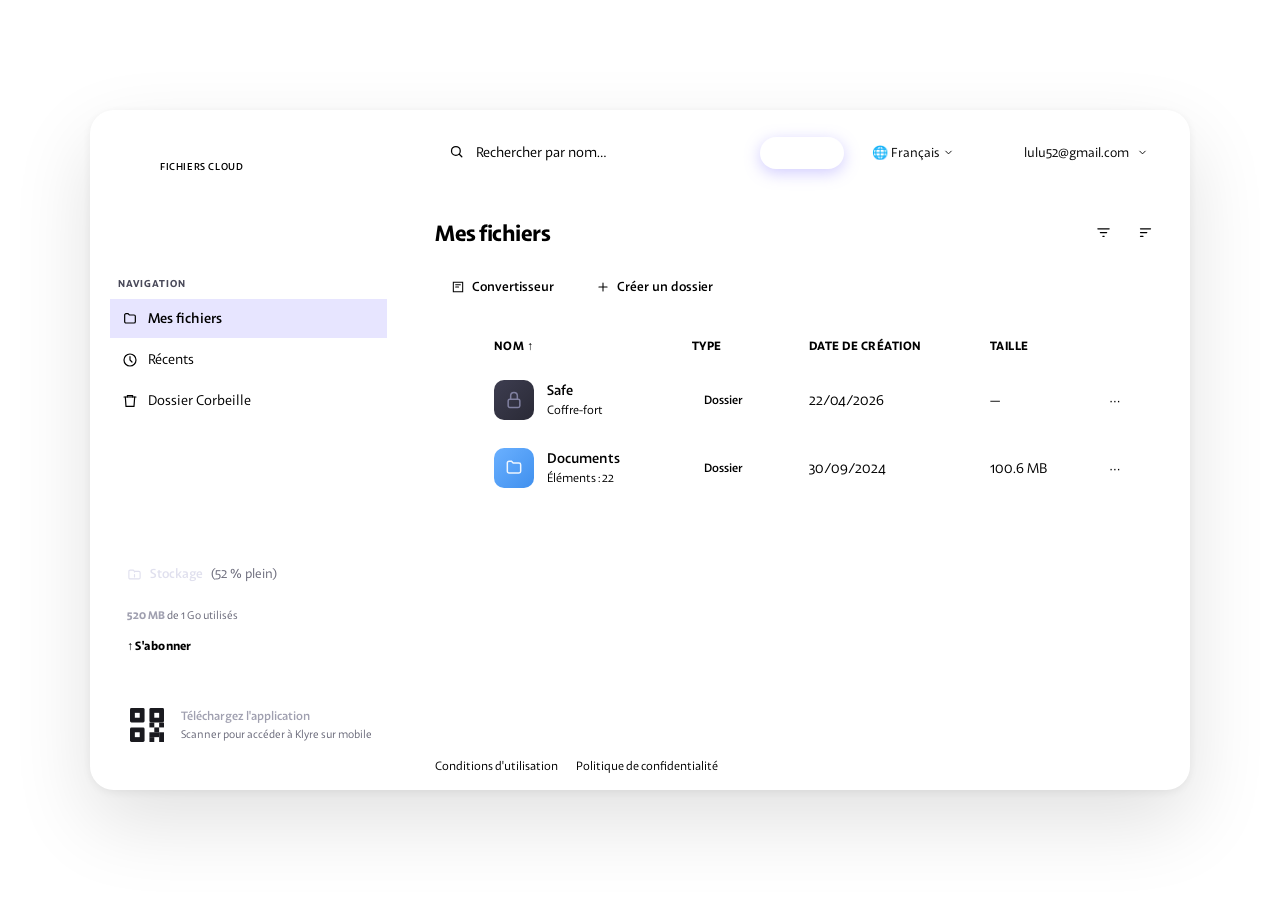
==== index.html @ 6b7cfcb3 "Update index.html" ====
<!DOCTYPE html>
<html lang="fr">
<head>
  <meta charset="UTF-8" />
  <meta name="viewport" content="width=device-width, initial-scale=1.0" />
  <title>Klyre</title>
    <style>
    @font-face { font-family: 'Plein'; src: url('[data-uri]') format('opentype'); font-weight: 400; font-style: normal; }
    @font-face { font-family: 'Plein'; src: url('[data-uri]') format('opentype'); font-weight: 500; font-style: normal; }
    @font-face { font-family: 'Plein'; src: url('[data-uri]') format('opentype'); font-weight: 700; font-style: normal; }
    @font-face { font-family: 'Plein'; src: url('[data-uri]') format('opentype'); font-weight: 900; font-style: normal; }
    *, *::before, *::after { box-sizing: border-box; margin: 0; padding: 0; }
      -

    :root {
      --bg: #f0f0ed;
      --sidebar-bg: #1a1a1f;
      --sidebar-text: #a8a8b3;
      --sidebar-active: #ffffff;
      --accent: #7c6eff;
      --accent-light: #ede9ff;
      --accent-soft: #b8b0ff;
      --surface: #ffffff;
      --border: #e4e4e0;
      --text: #1a1a1f;
      --text-muted: #8a8a96;
      --text-xs: #b0b0bc;
      --danger: #ff5e5e;
      --success: #4dd9a0;
      --sidebar-w: 260px;
      --radius: 14px;
      --radius-sm: 8px;
    }

    body {
      font-family: 'Plein', sans-serif;
      background: var(--bg);
      color: var(--text);
      min-height: 100vh;
      display: flex;
      align-items: center;
      justify-content: center;
      padding: 24px;
    }

    .app-shell {
      display: flex;
      width: 100%;
      max-width: 1100px;
      min-height: 680px;
      background: var(--surface);
      border-radius: 24px;
      overflow: hidden;
      box-shadow: 0 32px 80px rgba(0,0,0,0.12), 0 2px 8px rgba(0,0,0,0.06);
      animation: shellIn 0.5s cubic-bezier(.22,1,.36,1) both;
    }

    @keyframes shellIn {
      from { opacity: 0; transform: translateY(18px) scale(0.98); }
      to   { opacity: 1; transform: none; }
    }

    /* ── SIDEBAR ── */
    .sidebar {
      width: var(--sidebar-w);
      background: var(--sidebar-bg);
      display: flex;
      flex-direction: column;
      padding: 28px 20px;
      flex-shrink: 0;
      gap: 0;
    }

    .brand {
      display: flex;
      align-items: center;
      gap: 10px;
      margin-bottom: 32px;
      padding-left: 4px;
    }

    .brand-icon {
      width: 36px;
      height: 36px;
      background: var(--accent);
      border-radius: 10px;
      display: flex;
      align-items: center;
      justify-content: center;
    }

    .brand-icon svg { display: block; }

    .brand-name {
      font-family: 'Plein', sans-serif;
      font-size: 20px;
      font-weight: 800;
      letter-spacing: -0.5px;
      color: #fff;
      line-height: 1;
    }

    .brand-sub {
      font-size: 10px;
      font-weight: 500;
      color: var(--accent-soft);
      letter-spacing: 0.06em;
      text-transform: uppercase;
      margin-top: 1px;
    }

    .add-btn {
      display: flex;
      align-items: center;
      justify-content: center;
      gap: 8px;
      background: var(--accent);
      color: #fff;
      border: none;
      border-radius: var(--radius-sm);
      padding: 12px 16px;
      font-family: 'Plein', sans-serif;
      font-weight: 600;
      font-size: 14px;
      cursor: pointer;
      transition: background 0.18s, transform 0.12s;
      width: 100%;
      margin-bottom: 28px;
      letter-spacing: 0.01em;
    }
    .add-btn:hover { background: #6a5bef; transform: translateY(-1px); }
    .add-btn:active { transform: scale(0.98); }

    .nav-label {
      font-size: 10px;
      font-weight: 600;
      color: #4a4a5a;
      letter-spacing: 0.1em;
      text-transform: uppercase;
      padding: 0 8px;
      margin-bottom: 8px;
    }

    .nav-list { list-style: none; display: flex; flex-direction: column; gap: 2px; margin-bottom: 24px; }

    .nav-item {
      display: flex;
      align-items: center;
      gap: 10px;
      padding: 10px 12px;
      border-radius: var(--radius-sm);
      color: var(--sidebar-text);
      font-size: 14px;
      font-weight: 400;
      cursor: pointer;
      transition: background 0.15s, color 0.15s;
      position: relative;
    }
    .nav-item:hover { background: rgba(255,255,255,0.07); color: #e0e0ee; }
    .nav-item.active {
      background: rgba(124,110,255,0.18);
      color: var(--sidebar-active);
      font-weight: 500;
    }
    .nav-item.active::before {
      content: '';
      position: absolute;
      left: 0; top: 50%;
      transform: translateY(-50%);
      width: 3px; height: 18px;
      background: var(--accent);
      border-radius: 0 3px 3px 0;
    }

    .storage-card {
      background: rgba(255,255,255,0.05);
      border: 1px solid rgba(255,255,255,0.07);
      border-radius: var(--radius);
      padding: 16px;
      margin-top: auto;
      margin-bottom: 16px;
    }

    .storage-header {
      display: flex;
      align-items: center;
      gap: 8px;
      font-size: 13px;
      color: #e0e0ee;
      font-weight: 500;
      margin-bottom: 12px;
    }

    .storage-bar-bg {
      background: rgba(255,255,255,0.1);
      border-radius: 99px;
      height: 5px;
      overflow: hidden;
      margin-bottom: 8px;
    }

    .storage-bar-fill {
      height: 100%;
      width: 51%;
      background: linear-gradient(90deg, var(--accent), var(--accent-soft));
      border-radius: 99px;
      transition: width 0.8s cubic-bezier(.22,1,.36,1);
    }

    .storage-meta {
      font-size: 11px;
      color: #6a6a7a;
      margin-bottom: 10px;
    }
    .storage-meta strong { color: #a0a0b0; }

    .upgrade-link {
      font-size: 12px;
      color: var(--accent-soft);
      font-weight: 600;
      cursor: pointer;
      text-decoration: none;
      font-family: 'Plein', sans-serif;
      letter-spacing: 0.02em;
      transition: color 0.15s;
    }
    .upgrade-link:hover { color: var(--accent); }

    .qr-card {
      background: rgba(255,255,255,0.04);
      border: 1px solid rgba(255,255,255,0.07);
      border-radius: var(--radius);
      padding: 14px;
      display: flex;
      align-items: center;
      gap: 12px;
    }

    .qr-box {
      width: 44px; height: 44px;
      background: #fff;
      border-radius: 6px;
      display: grid;
      place-items: center;
      flex-shrink: 0;
    }

    .qr-text { font-size: 11px; color: #6a6a7a; line-height: 1.5; }
    .qr-text strong { color: #a0a0b0; font-weight: 500; font-size: 12px; display: block; margin-bottom: 1px; }

    /* ── MAIN ── */
    .main {
      flex: 1;
      display: flex;
      flex-direction: column;
      background: var(--surface);
    }

    .topbar {
      display: flex;
      align-items: center;
      gap: 16px;
      padding: 22px 28px 18px;
      border-bottom: 1px solid var(--border);
    }

    .search-wrap {
      flex: 1;
      position: relative;
    }

    .search-icon {
      position: absolute;
      left: 14px; top: 50%;
      transform: translateY(-50%);
      color: var(--text-xs);
      pointer-events: none;
    }

    .search-input {
      width: 100%;
      background: var(--bg);
      border: 1.5px solid transparent;
      border-radius: var(--radius-sm);
      padding: 10px 14px 10px 40px;
      font-family: 'Plein', sans-serif;
      font-size: 14px;
      color: var(--text);
      outline: none;
      transition: border-color 0.18s, background 0.18s;
    }
    .search-input::placeholder { color: var(--text-xs); }
    .search-input:focus { border-color: var(--accent); background: #fff; }

    .pro-badge {
      background: linear-gradient(135deg, var(--accent), #a78bfa);
      color: #fff;
      font-family: 'Plein', sans-serif;
      font-size: 12px;
      font-weight: 700;
      padding: 8px 16px;
      border-radius: 99px;
      cursor: pointer;
      border: none;
      letter-spacing: 0.04em;
      white-space: nowrap;
      transition: opacity 0.15s, transform 0.12s;
      box-shadow: 0 4px 16px rgba(124,110,255,0.35);
    }
    .pro-badge:hover { opacity: 0.88; transform: scale(1.03); }

    .topbar-meta {
      display: flex;
      align-items: center;
      gap: 16px;
    }

    .lang-btn {
      background: none;
      border: 1px solid var(--border);
      border-radius: var(--radius-sm);
      padding: 7px 12px;
      font-size: 13px;
      font-family: 'Plein', sans-serif;
      color: var(--text-muted);
      cursor: pointer;
      display: flex;
      align-items: center;
      gap: 4px;
      transition: border-color 0.15s, color 0.15s;
    }
    .lang-btn:hover { border-color: var(--accent); color: var(--text); }

    .user-chip {
      display: flex;
      align-items: center;
      gap: 8px;
      background: var(--bg);
      border-radius: 99px;
      padding: 6px 14px 6px 6px;
      cursor: pointer;
      transition: background 0.15s;
    }
    .user-chip:hover { background: #e5e5e0; }

    .avatar {
      width: 28px; height: 28px;
      background: var(--accent);
      border-radius: 50%;
      display: grid;
      place-items: center;
      font-family: 'Plein', sans-serif;
      font-size: 11px;
      font-weight: 700;
      color: #fff;
    }

    .user-email { font-size: 13px; color: var(--text-muted); }

    .content {
      flex: 1;
      padding: 24px 28px;
    }

    .content-header {
      display: flex;
      align-items: center;
      justify-content: space-between;
      margin-bottom: 20px;
    }

    .page-title {
      font-family: 'Plein', sans-serif;
      font-size: 22px;
      font-weight: 700;
      letter-spacing: -0.5px;
      color: var(--text);
    }

    .header-actions {
      display: flex;
      align-items: center;
      gap: 8px;
    }

    .icon-btn {
      width: 34px; height: 34px;
      background: var(--bg);
      border: none;
      border-radius: var(--radius-sm);
      display: grid;
      place-items: center;
      cursor: pointer;
      color: var(--text-muted);
      transition: background 0.15s, color 0.15s;
    }
    .icon-btn:hover { background: var(--accent-light); color: var(--accent); }

    .toolbar {
      display: flex;
      align-items: center;
      gap: 10px;
    }
    .toolbar.hidden {
      display: none;
    }

    .toolbar-btn {
      display: flex;
      align-items: center;
      gap: 7px;
      background: var(--bg);
      border: 1.5px solid var(--border);
      border-radius: var(--radius-sm);
      padding: 9px 16px;
      font-family: 'Plein', sans-serif;
      font-size: 13px;
      color: var(--text-muted);
      cursor: pointer;
      transition: border-color 0.15s, color 0.15s, background 0.15s;
      font-weight: 500;
    }
    .toolbar-btn:hover { border-color: var(--accent); color: var(--accent); background: var(--accent-light); }

    /* ── TABLE ── */
    .file-table {
      width: 100%;
      border-collapse: collapse;
    }

    .file-table thead tr {
      border-bottom: 1.5px solid var(--border);
    }

    .file-table th {
      text-align: left;
      padding: 10px 14px;
      font-size: 12px;
      font-weight: 600;
      color: var(--text-muted);
      letter-spacing: 0.04em;
      text-transform: uppercase;
      font-family: 'Plein', sans-serif;
    }

    .file-table th:first-child { width: 40px; }

    .sort-btn {
      background: none; border: none; cursor: pointer;
      color: var(--text); font-family: 'Plein', sans-serif;
      font-size: 12px; font-weight: 600;
      letter-spacing: 0.04em; text-transform: uppercase;
      display: flex; align-items: center; gap: 4px;
      transition: color 0.15s;
    }
    .sort-btn:hover { color: var(--accent); }

    .file-table tbody tr {
      border-bottom: 1px solid var(--border);
      transition: background 0.13s;
      cursor: pointer;
      animation: rowIn 0.35s cubic-bezier(.22,1,.36,1) both;
    }

    .file-table tbody tr:nth-child(1) { animation-delay: 0.08s; }
    .file-table tbody tr:nth-child(2) { animation-delay: 0.14s; }
    .file-table tbody tr:nth-child(3) { animation-delay: 0.20s; }

    @keyframes rowIn {
      from { opacity: 0; transform: translateX(-8px); }
      to   { opacity: 1; transform: none; }
    }

    .file-table tbody tr:hover { background: #f7f7f4; }
    .file-table tbody tr:last-child { border-bottom: none; }

    .file-table td {
      padding: 14px 14px;
      font-size: 14px;
      color: var(--text);
      vertical-align: middle;
    }

    .checkbox-wrap { display: grid; place-items: center; }

    .custom-checkbox {
      width: 17px; height: 17px;
      border: 1.5px solid var(--border);
      border-radius: 4px;
      appearance: none;
      cursor: pointer;
      transition: border-color 0.15s, background 0.15s;
    }
    .custom-checkbox:hover { border-color: var(--accent); }
    .custom-checkbox:checked { background: var(--accent); border-color: var(--accent); }

    .file-info {
      display: flex;
      align-items: center;
      gap: 13px;
    }

    .file-icon {
      width: 40px; height: 40px;
      border-radius: 10px;
      display: grid;
      place-items: center;
      flex-shrink: 0;
    }

    .file-icon.folder-safe {
      background: linear-gradient(135deg, #3d3d50, #2a2a36);
    }

    .file-icon.folder-blue {
      background: linear-gradient(135deg, #6ab0ff, #4090ee);
    }

    .file-name {
      font-weight: 500;
      font-size: 14px;
      color: var(--accent);
      display: block;
      font-family: 'Plein', sans-serif;
    }

    .file-sub {
      font-size: 12px;
      color: var(--text-xs);
      margin-top: 1px;
    }

    .type-pill {
      display: inline-flex;
      align-items: center;
      background: var(--bg);
      border: 1px solid var(--border);
      border-radius: 99px;
      padding: 4px 12px;
      font-size: 12px;
      color: var(--text-muted);
      font-weight: 500;
    }

    .date-cell { color: var(--text-muted); font-size: 13px; }

    .size-cell { color: var(--text-muted); font-size: 13px; }

    .more-btn {
      background: none;
      border: none;
      cursor: pointer;
      color: var(--text-xs);
      width: 32px; height: 32px;
      border-radius: 6px;
      display: grid;
      place-items: center;
      transition: background 0.15s, color 0.15s;
    }
    .more-btn:hover { background: var(--accent-light); color: var(--accent); }

    .footer-links {
      display: flex;
      gap: 18px;
      padding: 16px 28px;
      border-top: 1px solid var(--border);
    }

    .footer-link {
      font-size: 12px;
      color: var(--text-xs);
      text-decoration: none;
      transition: color 0.15s;
    }
    .footer-link:hover { color: var(--accent); }

    /* QR SVG mini */
    .qr-svg { image-rendering: pixelated; }

    /* ── MODAL OVERLAY ── */
    .modal-overlay {
      position: fixed;
      inset: 0;
      background: rgba(0,0,0,0.45);
      backdrop-filter: blur(4px);
      display: flex;
      align-items: center;
      justify-content: center;
      z-index: 1000;
      opacity: 0;
      pointer-events: none;
      transition: opacity 0.22s;
    }
    .modal-overlay.open {
      opacity: 1;
      pointer-events: all;
    }
    .modal-box {
      background: #fff;
      border-radius: 20px;
      width: 640px;
      max-width: 95vw;
      padding: 32px;
      box-shadow: 0 40px 100px rgba(0,0,0,0.18);
      transform: translateY(16px) scale(0.97);
      transition: transform 0.25s cubic-bezier(.22,1,.36,1);
      position: relative;
    }
    .modal-overlay.open .modal-box {
      transform: none;
    }
    .modal-close {
      position: absolute;
      top: 20px; right: 20px;
      width: 32px; height: 32px;
      background: var(--bg);
      border: none;
      border-radius: 8px;
      cursor: pointer;
      display: grid;
      place-items: center;
      color: var(--text-muted);
      font-size: 18px;
      transition: background 0.15s, color 0.15s;
    }
    .modal-close:hover { background: var(--accent-light); color: var(--accent); }

    .converter-grid {
      display: grid;
      grid-template-columns: repeat(3, 1fr);
      gap: 12px;
      margin-top: 8px;
    }

    .converter-card {
      border: 1.5px solid var(--border);
      border-radius: 14px;
      padding: 18px 16px;
      cursor: pointer;
      transition: border-color 0.15s, background 0.15s, transform 0.12s;
    }
    .converter-card:hover {
      border-color: var(--accent);
      background: var(--accent-light);
      transform: translateY(-2px);
    }

    .conv-icon {
      width: 44px; height: 52px;
      position: relative;
      margin-bottom: 12px;
    }
    .conv-icon svg { display: block; }
    .conv-badge {
      position: absolute;
      bottom: 0; left: 4px;
      font-family: 'Plein', sans-serif;
      font-size: 8px;
      font-weight: 900;
      color: #fff;
      padding: 2px 5px;
      border-radius: 3px;
      letter-spacing: 0.04em;
    }

    .conv-title {
      font-family: 'Plein', sans-serif;
      font-weight: 700;
      font-size: 14px;
      color: var(--text);
      margin-bottom: 4px;
    }
    .conv-desc {
      font-size: 12px;
      color: var(--text-muted);
      line-height: 1.4;
    }

    /* ── SELECTION ACTION BAR ── */
    /* toolbar wrapper — swaps between toolbar and action-bar */
    .toolbar-wrapper {
      margin-bottom: 20px;
    }

    .action-bar {
      display: none;
      align-items: center;
      gap: 8px;
      overflow-x: auto;
      scrollbar-width: none;
    }
    .action-bar::-webkit-scrollbar { display: none; }
    .action-bar.visible {
      display: flex;
    }

    .action-btn {
      display: flex;
      align-items: center;
      gap: 6px;
      background: #fff;
      border: 1.5px solid var(--border);
      border-radius: 99px;
      padding: 7px 14px;
      font-family: 'Plein', sans-serif;
      font-size: 12px;
      font-weight: 500;
      color: var(--text-muted);
      cursor: pointer;
      white-space: nowrap;
      transition: border-color 0.15s, color 0.15s, background 0.15s;
    }
    .action-btn:hover { border-color: var(--accent); color: var(--accent); background: var(--accent-light); }
    .action-btn.danger:hover { border-color: var(--danger); color: var(--danger); background: #fff0f0; }

    .file-table tbody tr.selected { background: #eeeeff; }
  </style>
</head>
<body>

<div class="app-shell">

  <!-- SIDEBAR -->
  <aside class="sidebar">
    <div class="brand">
      <div class="brand-icon">
        <svg width="20" height="20" fill="none" viewBox="0 0 24 24">
          <path d="M4 6a2 2 0 012-2h3l2 2h7a2 2 0 012 2v8a2 2 0 01-2 2H6a2 2 0 01-2-2V6z" fill="#fff" fill-opacity=".9"/>
        </svg>
      </div>
      <div>
        <div class="brand-name">Klyre</div>
        <div class="brand-sub">Fichiers Cloud</div>
      </div>
    </div>

    <button class="add-btn" onclick="pulse(this)">
      <svg width="16" height="16" fill="none" viewBox="0 0 24 24"><path d="M12 5v14M5 12h14" stroke="#fff" stroke-width="2.2" stroke-linecap="round"/></svg>
      Ajouter des fichiers
    </button>

    <div class="nav-label">Navigation</div>
    <ul class="nav-list">
      <li class="nav-item active" onclick="setActive(this)">
        <svg width="16" height="16" fill="none" viewBox="0 0 24 24"><path d="M4 6a2 2 0 012-2h3l2 2h7a2 2 0 012 2v8a2 2 0 01-2 2H6a2 2 0 01-2-2V6z" stroke="currentColor" stroke-width="1.8"/></svg>
        Mes fichiers
      </li>
      <li class="nav-item" onclick="setActive(this)">
        <svg width="16" height="16" fill="none" viewBox="0 0 24 24"><circle cx="12" cy="12" r="9" stroke="currentColor" stroke-width="1.8"/><path d="M12 7v5l3 3" stroke="currentColor" stroke-width="1.8" stroke-linecap="round"/></svg>
        Récents
      </li>
      <li class="nav-item" onclick="setActive(this)">
        <svg width="16" height="16" fill="none" viewBox="0 0 24 24"><polyline points="3 6 5 6 21 6" stroke="currentColor" stroke-width="1.8" stroke-linecap="round"/><path d="M8 6V4h8v2M19 6l-1 14H6L5 6" stroke="currentColor" stroke-width="1.8" stroke-linecap="round" stroke-linejoin="round"/></svg>
        Dossier Corbeille
      </li>
    </ul>

    <div class="storage-card">
      <div class="storage-header">
        <svg width="15" height="15" fill="none" viewBox="0 0 24 24"><path d="M12 16v-4M12 8h.01" stroke="currentColor" stroke-width="1.8" stroke-linecap="round"/><path d="M3 7c0-1.1.9-2 2-2h5l2 2h7a2 2 0 012 2v8a2 2 0 01-2 2H5a2 2 0 01-2-2V7z" stroke="currentColor" stroke-width="1.8"/></svg>
        Stockage <span style="color:#6a6a7a;font-weight:400;">(52 % plein)</span>
      </div>
      <div class="storage-bar-bg">
        <div class="storage-bar-fill" id="storageBar"></div>
      </div>
      <div class="storage-meta"><strong>520 MB</strong> de 1 Go utilisés</div>
      <a class="upgrade-link" href="#">↑ S'abonner</a>
    </div>

    <div class="qr-card">
      <div class="qr-box">
        <svg class="qr-svg" width="34" height="34" viewBox="0 0 7 7" fill="none" xmlns="http://www.w3.org/2000/svg">
          <rect x="0" y="0" width="3" height="3" fill="#1a1a1f" rx="0.3"/>
          <rect x="1" y="1" width="1" height="1" fill="white"/>
          <rect x="4" y="0" width="3" height="3" fill="#1a1a1f" rx="0.3"/>
          <rect x="5" y="1" width="1" height="1" fill="white"/>
          <rect x="0" y="4" width="3" height="3" fill="#1a1a1f" rx="0.3"/>
          <rect x="1" y="5" width="1" height="1" fill="white"/>
          <rect x="4" y="3" width="1" height="1" fill="#1a1a1f"/>
          <rect x="5" y="4" width="1" height="1" fill="#1a1a1f"/>
          <rect x="6" y="3" width="1" height="1" fill="#1a1a1f"/>
          <rect x="4" y="5" width="2" height="1" fill="#1a1a1f"/>
          <rect x="6" y="5" width="1" height="2" fill="#1a1a1f"/>
          <rect x="4" y="6" width="1" height="1" fill="#1a1a1f"/>
        </svg>
      </div>
      <div class="qr-text">
        <strong>Téléchargez l'application</strong>
        Scanner pour accéder à Klyre sur mobile
      </div>
    </div>
  </aside>

  <!-- MAIN -->
  <div class="main">
    <header class="topbar">
      <div class="search-wrap">
        <span class="search-icon">
          <svg width="15" height="15" fill="none" viewBox="0 0 24 24"><circle cx="11" cy="11" r="7" stroke="currentColor" stroke-width="2"/><path d="m16.5 16.5 4 4" stroke="currentColor" stroke-width="2" stroke-linecap="round"/></svg>
        </span>
        <input class="search-input" type="text" placeholder="Rechercher par nom…" />
      </div>

      <button class="pro-badge">✦ Klyre +</button>

      <div class="topbar-meta">
        <button class="lang-btn">
          🌐 Français
          <svg width="11" height="11" fill="none" viewBox="0 0 24 24"><path d="M6 9l6 6 6-6" stroke="currentColor" stroke-width="2" stroke-linecap="round" stroke-linejoin="round"/></svg>
        </button>
        <div class="user-chip">
          <div class="avatar">MG</div>
          <span class="user-email">lulu52@gmail.com</span>
          <svg width="11" height="11" fill="none" viewBox="0 0 24 24"><path d="M6 9l6 6 6-6" stroke="currentColor" stroke-width="2" stroke-linecap="round" stroke-linejoin="round"/></svg>
        </div>
      </div>
    </header>

    <div class="content">
      <div class="content-header">
        <h1 class="page-title">Mes fichiers</h1>
        <div class="header-actions">
          <button class="icon-btn" title="Filtrer">
            <svg width="15" height="15" fill="none" viewBox="0 0 24 24"><path d="M3 6h18M7 12h10M11 18h2" stroke="currentColor" stroke-width="2" stroke-linecap="round"/></svg>
          </button>
          <button class="icon-btn" title="Trier">
            <svg width="15" height="15" fill="none" viewBox="0 0 24 24"><path d="M4 6h16M4 12h10M4 18h4" stroke="currentColor" stroke-width="2" stroke-linecap="round"/></svg>
          </button>
        </div>
      </div>

      <!-- TOOLBAR WRAPPER: swaps between toolbar and action-bar on selection -->
      <div class="toolbar-wrapper">
        <div class="toolbar" id="mainToolbar">
          <button class="toolbar-btn" id="converterBtn">
            <svg width="14" height="14" fill="none" viewBox="0 0 24 24"><path d="M4 4h16v16H4V4zm4 4h8m-8 4h5" stroke="currentColor" stroke-width="1.8" stroke-linecap="round"/></svg>
            Convertisseur
          </button>
          <button class="toolbar-btn">
            <svg width="14" height="14" fill="none" viewBox="0 0 24 24"><path d="M12 5v14M5 12h14" stroke="currentColor" stroke-width="1.8" stroke-linecap="round"/></svg>
            Créer un dossier
          </button>
        </div>

        <!-- ACTION BAR (appears on selection, replaces toolbar) -->
        <div class="action-bar" id="actionBar">
          <button class="action-btn">
            <svg width="13" height="13" fill="none" viewBox="0 0 24 24"><path d="M4 12v6a2 2 0 002 2h12a2 2 0 002-2v-6M12 3v13M8 7l4-4 4 4" stroke="currentColor" stroke-width="1.8" stroke-linecap="round" stroke-linejoin="round"/></svg>
            Partager le dossier
          </button>
          <button class="action-btn">
            <svg width="13" height="13" fill="none" viewBox="0 0 24 24"><rect x="9" y="9" width="13" height="13" rx="2" stroke="currentColor" stroke-width="1.8"/><path d="M5 15H4a2 2 0 01-2-2V4a2 2 0 012-2h9a2 2 0 012 2v1" stroke="currentColor" stroke-width="1.8"/></svg>
            Copier
          </button>
          <button class="action-btn">
            <svg width="13" height="13" fill="none" viewBox="0 0 24 24"><path d="M21 15v4a2 2 0 01-2 2H5a2 2 0 01-2-2v-4M12 3v12M7 8l5-5 5 5" stroke="currentColor" stroke-width="1.8" stroke-linecap="round" stroke-linejoin="round"/></svg>
            Compresser
          </button>
          <button class="action-btn">
            <svg width="13" height="13" fill="none" viewBox="0 0 24 24"><path d="M5 12h14M12 5l7 7-7 7" stroke="currentColor" stroke-width="1.8" stroke-linecap="round" stroke-linejoin="round"/></svg>
            Déplacer
          </button>
          <button class="action-btn">
            <svg width="13" height="13" fill="none" viewBox="0 0 24 24"><path d="M11 4H4a2 2 0 00-2 2v14a2 2 0 002 2h14a2 2 0 002-2v-7" stroke="currentColor" stroke-width="1.8" stroke-linecap="round"/><path d="M18.5 2.5a2.121 2.121 0 013 3L12 15l-4 1 1-4 9.5-9.5z" stroke="currentColor" stroke-width="1.8" stroke-linecap="round"/></svg>
            Renommer
          </button>
          <button class="action-btn">
            <svg width="13" height="13" fill="none" viewBox="0 0 24 24"><rect x="3" y="11" width="18" height="11" rx="2" stroke="currentColor" stroke-width="1.8"/><path d="M7 11V7a5 5 0 0110 0v4" stroke="currentColor" stroke-width="1.8" stroke-linecap="round"/></svg>
            Verrouiller
          </button>
          <button class="action-btn danger">
            <svg width="13" height="13" fill="none" viewBox="0 0 24 24"><polyline points="3 6 5 6 21 6" stroke="currentColor" stroke-width="1.8" stroke-linecap="round"/><path d="M8 6V4h8v2M19 6l-1 14H6L5 6" stroke="currentColor" stroke-width="1.8" stroke-linecap="round" stroke-linejoin="round"/></svg>
            Supprimer
          </button>
        </div>
      </div>

      <table class="file-table">
        <thead>
          <tr>
            <th><input type="checkbox" class="custom-checkbox" /></th>
            <th><button class="sort-btn">Nom ↑</button></th>
            <th>Type</th>
            <th>Date de création</th>
            <th>Taille</th>
            <th></th>
          </tr>
        </thead>
        <tbody>
          <tr>
            <td class="checkbox-wrap"><input type="checkbox" class="custom-checkbox" /></td>
            <td>
              <div class="file-info">
                <div class="file-icon folder-safe">
                  <svg width="20" height="20" fill="none" viewBox="0 0 24 24"><rect x="5" y="11" width="14" height="10" rx="2" stroke="#8080a0" stroke-width="1.8"/><path d="M8 11V7a4 4 0 018 0v4" stroke="#8080a0" stroke-width="1.8" stroke-linecap="round"/></svg>
                </div>
                <div>
                  <span class="file-name">Safe</span>
                  <span class="file-sub">Coffre-fort</span>
                </div>
              </div>
            </td>
            <td><span class="type-pill">Dossier</span></td>
            <td class="date-cell">22/04/2026</td>
            <td class="size-cell">—</td>
            <td><button class="more-btn">···</button></td>
          </tr>
          <tr>
            <td class="checkbox-wrap"><input type="checkbox" class="custom-checkbox" /></td>
            <td>
              <div class="file-info">
                <div class="file-icon folder-blue">
                  <svg width="20" height="20" fill="none" viewBox="0 0 24 24"><path d="M4 6a2 2 0 012-2h3l2 2h7a2 2 0 012 2v8a2 2 0 01-2 2H6a2 2 0 01-2-2V6z" stroke="rgba(255,255,255,0.9)" stroke-width="1.8"/></svg>
                </div>
                <div>
                  <span class="file-name">Documents</span>
                  <span class="file-sub">Éléments : 22</span>
                </div>
              </div>
            </td>
            <td><span class="type-pill">Dossier</span></td>
            <td class="date-cell">30/09/2024</td>
            <td class="size-cell">100.6 MB</td>
            <td><button class="more-btn">···</button></td>
          </tr>
        </tbody>
      </table>
    </div>

    <footer class="footer-links">
      <a class="footer-link" href="#">Conditions d'utilisation</a>
      <a class="footer-link" href="#">Politique de confidentialité</a>
    </footer>
  </div>
</div>

<script>
  function setActive(el) {
    document.querySelectorAll('.nav-item').forEach(i => i.classList.remove('active'));
    el.classList.add('active');
  }

  function pulse(btn) {
    btn.style.transform = 'scale(0.95)';
    setTimeout(() => btn.style.transform = '', 140);
  }

  // Animate storage bar on load
  window.addEventListener('DOMContentLoaded', () => {
    const bar = document.getElementById('storageBar');
    bar.style.width = '0%';
    requestAnimationFrame(() => {
      setTimeout(() => { bar.style.width = '51%'; }, 200);
    });

    // Converter button opens modal
    const convBtn = document.getElementById('converterBtn');
    if (convBtn) convBtn.addEventListener('click', openModal);

    // Row click toggles selection
    document.querySelectorAll('.file-table tbody tr').forEach(row => {
      row.addEventListener('click', function(e) {
        if (e.target.type === 'checkbox') return;
        const cb = this.querySelector('.custom-checkbox');
        cb.checked = !cb.checked;
        toggleSelection(cb, this);
      });
    });

    // Checkbox change
    document.querySelectorAll('.file-table tbody .custom-checkbox').forEach(cb => {
      cb.addEventListener('change', function() {
        toggleSelection(this, this.closest('tr'));
      });
    });

    // Header checkbox — select all
    const headerCb = document.querySelector('.file-table thead .custom-checkbox');
    if (headerCb) {
      headerCb.addEventListener('change', function() {
        document.querySelectorAll('.file-table tbody .custom-checkbox').forEach(cb => {
          cb.checked = this.checked;
          toggleSelection(cb, cb.closest('tr'));
        });
        updateActionBar();
      });
    }

    // Click outside modal closes it
    document.getElementById('converterModal').addEventListener('click', function(e) {
      if (e.target === this) closeModal();
    });
  });

  function toggleSelection(cb, row) {
    row.classList.toggle('selected', cb.checked);
    updateActionBar();
  }

  function updateActionBar() {
    const any = [...document.querySelectorAll('.file-table tbody .custom-checkbox')].some(c => c.checked);
    document.getElementById('actionBar').classList.toggle('visible', any);
    document.getElementById('mainToolbar').classList.toggle('hidden', any);
  }

  function openModal() {
    document.getElementById('converterModal').classList.add('open');
    document.body.style.overflow = 'hidden';
  }

  function closeModal() {
    document.getElementById('converterModal').classList.remove('open');
    document.body.style.overflow = '';
  }

  document.addEventListener('keydown', e => { if (e.key === 'Escape') closeModal(); });
</script>

<!-- CONVERTER MODAL -->
<div class="modal-overlay" id="converterModal">
  <div class="modal-box">
    <button class="modal-close" onclick="closeModal()">✕</button>
    <h2 style="font-family:'Plein',sans-serif;font-weight:900;font-size:20px;margin-bottom:20px;letter-spacing:-0.3px;">Convertisseur</h2>
    <div class="converter-grid">
      <!-- PDF -->
      <div class="converter-card">
        <div class="conv-icon">
          <svg width="36" height="44" viewBox="0 0 36 44" fill="none"><rect x="2" y="2" width="28" height="36" rx="4" fill="#f0f0ed" stroke="#d0d0cc" stroke-width="1.5"/><path d="M22 2v10h10" fill="none" stroke="#d0d0cc" stroke-width="1.5"/><path d="M22 2l10 10" fill="none" stroke="#d0d0cc" stroke-width="1.5"/></svg>
          <span class="conv-badge" style="background:#e53935;">PDF</span>
        </div>
        <div class="conv-title">PDF en…</div>
        <div class="conv-desc">Convertir PDF vers d'autres formats.</div>
      </div>
      <!-- JPG -->
      <div class="converter-card">
        <div class="conv-icon">
          <svg width="36" height="44" viewBox="0 0 36 44" fill="none"><rect x="2" y="2" width="28" height="36" rx="4" fill="#f0f0ed" stroke="#d0d0cc" stroke-width="1.5"/><path d="M22 2v10h10" fill="none" stroke="#d0d0cc" stroke-width="1.5"/><circle cx="14" cy="22" r="5" stroke="#d0d0cc" stroke-width="1.2"/></svg>
          <span class="conv-badge" style="background:#1e88e5;">JPG</span>
        </div>
        <div class="conv-title">JPG en…</div>
        <div class="conv-desc">Convertir JPG vers d'autres formats.</div>
      </div>
      <!-- PNG -->
      <div class="converter-card">
        <div class="conv-icon">
          <svg width="36" height="44" viewBox="0 0 36 44" fill="none"><rect x="2" y="2" width="28" height="36" rx="4" fill="#f0f0ed" stroke="#d0d0cc" stroke-width="1.5"/><path d="M22 2v10h10" fill="none" stroke="#d0d0cc" stroke-width="1.5"/><rect x="9" y="18" width="14" height="10" rx="2" stroke="#d0d0cc" stroke-width="1.2"/></svg>
          <span class="conv-badge" style="background:#546e7a;">PNG</span>
        </div>
        <div class="conv-title">PNG en…</div>
        <div class="conv-desc">Convertir PNG vers d'autres formats.</div>
      </div>
      <!-- DOC -->
      <div class="converter-card">
        <div class="conv-icon">
          <svg width="36" height="44" viewBox="0 0 36 44" fill="none"><rect x="2" y="2" width="28" height="36" rx="4" fill="#f0f0ed" stroke="#d0d0cc" stroke-width="1.5"/><path d="M22 2v10h10" fill="none" stroke="#d0d0cc" stroke-width="1.5"/><path d="M9 20h14M9 25h10" stroke="#d0d0cc" stroke-width="1.5" stroke-linecap="round"/></svg>
          <span class="conv-badge" style="background:#1565c0;">DOC</span>
        </div>
        <div class="conv-title">DOC en…</div>
        <div class="conv-desc">Convertir DOC vers d'autres formats.</div>
      </div>
      <!-- XLS -->
      <div class="converter-card">
        <div class="conv-icon">
          <svg width="36" height="44" viewBox="0 0 36 44" fill="none"><rect x="2" y="2" width="28" height="36" rx="4" fill="#f0f0ed" stroke="#d0d0cc" stroke-width="1.5"/><path d="M22 2v10h10" fill="none" stroke="#d0d0cc" stroke-width="1.5"/><rect x="9" y="17" width="14" height="12" rx="1" stroke="#d0d0cc" stroke-width="1.2"/><path d="M16 17v12M9 23h14" stroke="#d0d0cc" stroke-width="1"/></svg>
          <span class="conv-badge" style="background:#2e7d32;">XLS</span>
        </div>
        <div class="conv-title">XLS en…</div>
        <div class="conv-desc">Convertir XLS vers d'autres formats.</div>
      </div>
      <!-- PPT -->
      <div class="converter-card">
        <div class="conv-icon">
          <svg width="36" height="44" viewBox="0 0 36 44" fill="none"><rect x="2" y="2" width="28" height="36" rx="4" fill="#f0f0ed" stroke="#d0d0cc" stroke-width="1.5"/><path d="M22 2v10h10" fill="none" stroke="#d0d0cc" stroke-width="1.5"/><rect x="9" y="18" width="14" height="9" rx="2" stroke="#d0d0cc" stroke-width="1.2"/></svg>
          <span class="conv-badge" style="background:#e53935;">PPT</span>
        </div>
        <div class="conv-title">PPT en…</div>
        <div class="conv-desc">Convertir PPT vers d'autres formats.</div>
      </div>
      <!-- HEIC -->
      <div class="converter-card">
        <div class="conv-icon">
          <svg width="36" height="44" viewBox="0 0 36 44" fill="none"><rect x="2" y="2" width="28" height="36" rx="4" fill="#f0f0ed" stroke="#d0d0cc" stroke-width="1.5"/><path d="M22 2v10h10" fill="none" stroke="#d0d0cc" stroke-width="1.5"/><circle cx="14" cy="22" r="4" stroke="#d0d0cc" stroke-width="1.2"/></svg>
          <span class="conv-badge" style="background:#00acc1;">HEIC</span>
        </div>
        <div class="conv-title">HEIC en…</div>
        <div class="conv-desc">Convertir HEIC vers d'autres formats.</div>
      </div>
      <!-- TXT -->
      <div class="converter-card">
        <div class="conv-icon">
          <svg width="36" height="44" viewBox="0 0 36 44" fill="none"><rect x="2" y="2" width="28" height="36" rx="4" fill="#f0f0ed" stroke="#d0d0cc" stroke-width="1.5"/><path d="M22 2v10h10" fill="none" stroke="#d0d0cc" stroke-width="1.5"/><path d="M9 18h14M9 23h12M9 28h8" stroke="#d0d0cc" stroke-width="1.5" stroke-linecap="round"/></svg>
          <span class="conv-badge" style="background:#757575;">TXT</span>
        </div>
        <div class="conv-title">TXT en…</div>
        <div class="conv-desc">Convertir TXT vers d'autres formats.</div>
      </div>
      <!-- RTF -->
      <div class="converter-card">
        <div class="conv-icon">
          <svg width="36" height="44" viewBox="0 0 36 44" fill="none"><rect x="2" y="2" width="28" height="36" rx="4" fill="#f0f0ed" stroke="#d0d0cc" stroke-width="1.5"/><path d="M22 2v10h10" fill="none" stroke="#d0d0cc" stroke-width="1.5"/><path d="M9 18h14M9 23h10M9 28h6" stroke="#d0d0cc" stroke-width="1.5" stroke-linecap="round"/></svg>
          <span class="conv-badge" style="background:#1a237e;">RTF</span>
        </div>
        <div class="conv-title">RTF en PDF</div>
        <div class="conv-desc">Convertissez les fichiers RTF en PDF.</div>
      </div>
    </div>
  </div>
</div>

</body>
</html>
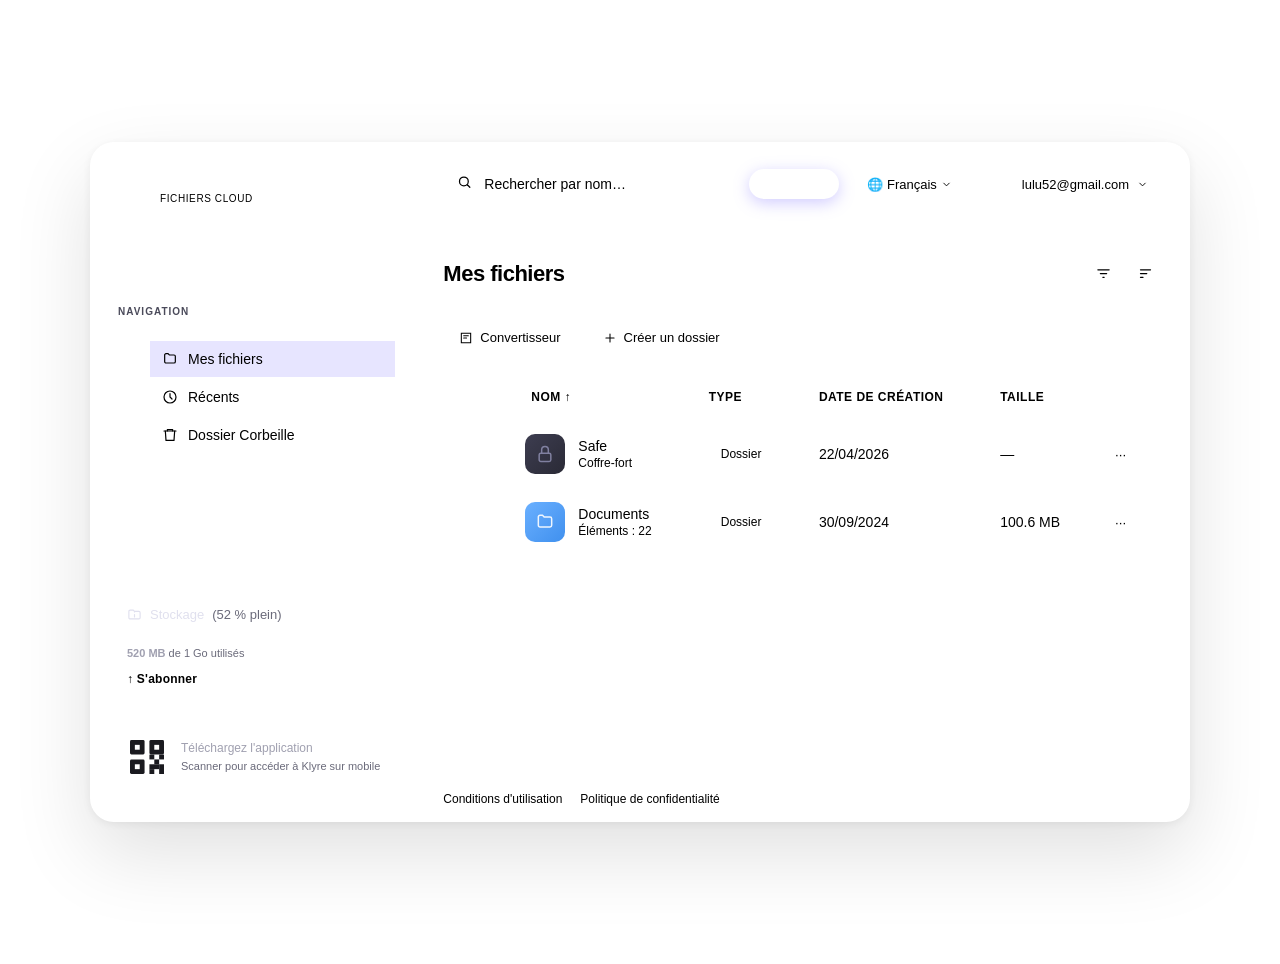
==== commit 1fd1c229: "Update index.html" ====
--- a/index.html
+++ b/index.html
@@ -5,10 +5,10 @@
   <meta name="viewport" content="width=device-width, initial-scale=1.0" />
   <title>Klyre</title>
     <style>
-    @font-face { font-family: 'Plein'; src: url('[data-uri]') format('opentype'); font-weight: 400; font-style: normal; }
-    @font-face { font-family: 'Plein'; src: url('[data-uri]') format('opentype'); font-weight: 500; font-style: normal; }
-    @font-face { font-family: 'Plein'; src: url('[data-uri]') format('opentype'); font-weight: 700; font-style: normal; }
-    @font-face { font-family: 'Plein'; src: url('[data-uri]') format('opentype'); font-weight: 900; font-style: normal; }
+    <link href="https://fonts.googleapis.com/css2?family=Inter:wght@400;500;600;700;900&display=swap" rel="stylesheet">; src: url('[data-uri]') format('opentype'); font-weight: 400; font-style: normal; }
+    <link href="https://fonts.googleapis.com/css2?family=Inter:wght@400;500;600;700;900&display=swap" rel="stylesheet">; src: url('[data-uri]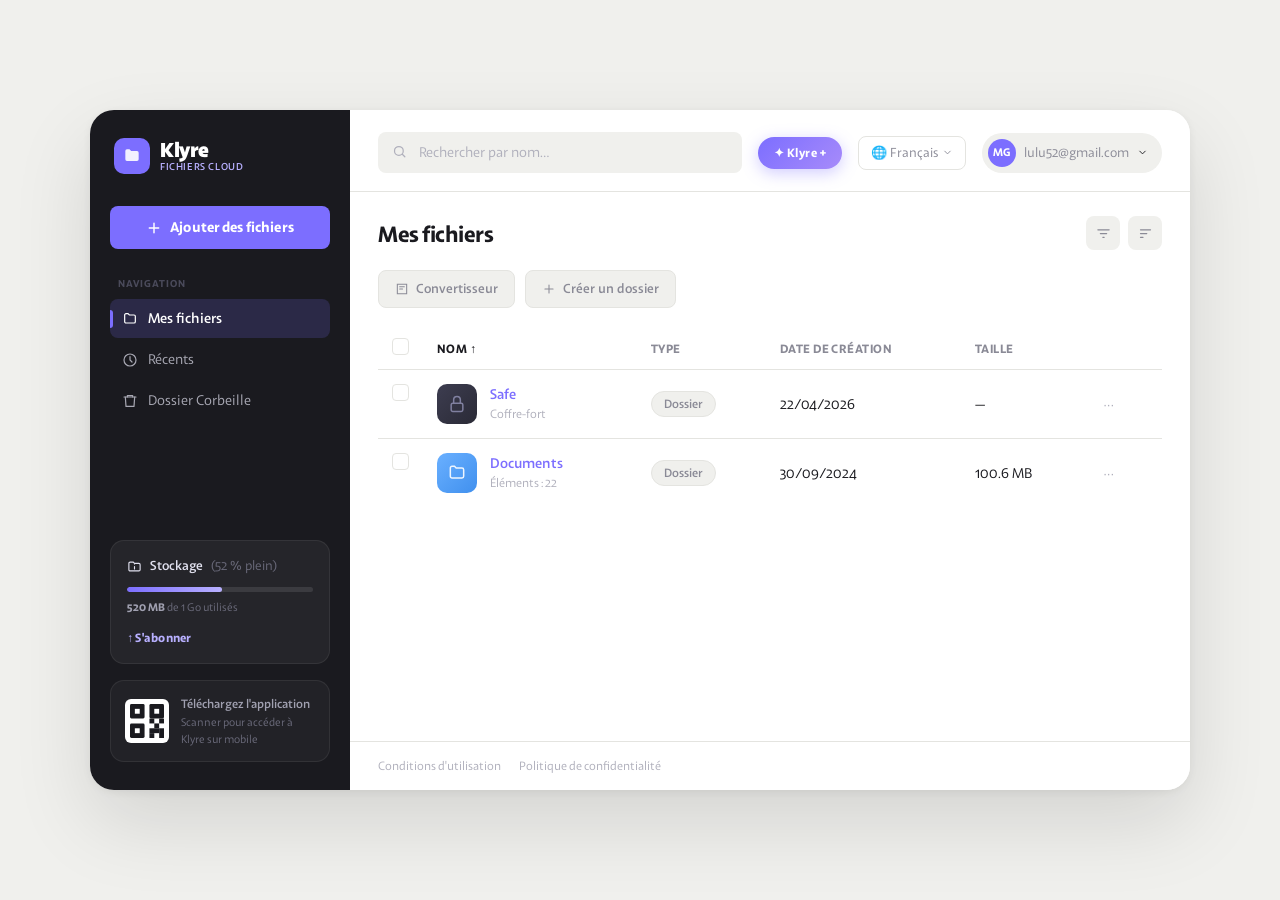
==== commit 87d6bbdb: "Add files via upload" ====
--- a/index.html
+++ b/index.html
@@ -4,717 +4,7 @@
   <meta charset="UTF-8" />
   <meta name="viewport" content="width=device-width, initial-scale=1.0" />
   <title>Klyre</title>
-    <style>
-    <link href="https://fonts.googleapis.com/css2?family=Inter:wght@400;500;600;700;900&display=swap" rel="stylesheet">; src: url('[data-uri]') format('opentype'); font-weight: 400; font-style: normal; }
-    <link href="https://fonts.googleapis.com/css2?family=Inter:wght@400;500;600;700;900&display=swap" rel="stylesheet">; src: url('[data-uri]') format('opentype'); font-weight: 500; font-style: normal; }
-    <link href="https://fonts.googleapis.com/css2?family=Inter:wght@400;500;600;700;900&display=swap" rel="stylesheet">; src: url('[data-uri]') format('opentype'); font-weight: 700; font-style: normal; }
-    <link href="https://fonts.googleapis.com/css2?family=Inter:wght@400;500;600;700;900&display=swap" rel="stylesheet">; src: url('[data-uri]') format('opentype'); font-weight: 900; font-style: normal; }
-    *, *::before, *::after { box-sizing: border-box; margin: 0; padding: 0; }
-      -
-
-    :root {
-      --bg: #f0f0ed;
-      --sidebar-bg: #1a1a1f;
-      --sidebar-text: #a8a8b3;
-      --sidebar-active: #ffffff;
-      --accent: #7c6eff;
-      --accent-light: #ede9ff;
-      --accent-soft: #b8b0ff;
-      --surface: #ffffff;
-      --border: #e4e4e0;
-      --text: #1a1a1f;
-      --text-muted: #8a8a96;
-      --text-xs: #b0b0bc;
-      --danger: #ff5e5e;
-      --success: #4dd9a0;
-      --sidebar-w: 260px;
-      --radius: 14px;
-      --radius-sm: 8px;
-    }
-
-    body {
-      font-family: 'Inter', sans-serif;
-      background: var(--bg);
-      color: var(--text);
-      min-height: 100vh;
-      display: flex;
-      align-items: center;
-      justify-content: center;
-      padding: 24px;
-    }
-
-    .app-shell {
-      display: flex;
-      width: 100%;
-      max-width: 1100px;
-      min-height: 680px;
-      background: var(--surface);
-      border-radius: 24px;
-      overflow: hidden;
-      box-shadow: 0 32px 80px rgba(0,0,0,0.12), 0 2px 8px rgba(0,0,0,0.06);
-      animation: shellIn 0.5s cubic-bezier(.22,1,.36,1) both;
-    }
-
-    @keyframes shellIn {
-      from { opacity: 0; transform: translateY(18px) scale(0.98); }
-      to   { opacity: 1; transform: none; }
-    }
-
-    /* ── SIDEBAR ── */
-    .sidebar {
-      width: var(--sidebar-w);
-      background: var(--sidebar-bg);
-      display: flex;
-      flex-direction: column;
-      padding: 28px 20px;
-      flex-shrink: 0;
-      gap: 0;
-    }
-
-    .brand {
-      display: flex;
-      align-items: center;
-      gap: 10px;
-      margin-bottom: 32px;
-      padding-left: 4px;
-    }
-
-    .brand-icon {
-      width: 36px;
-      height: 36px;
-      background: var(--accent);
-      border-radius: 10px;
-      display: flex;
-      align-items: center;
-      justify-content: center;
-    }
-
-    .brand-icon svg { display: block; }
-
-    .brand-name {
-      font-family: 'Inter', sans-serif;
-      font-size: 20px;
-      font-weight: 800;
-      letter-spacing: -0.5px;
-      color: #fff;
-      line-height: 1;
-    }
-
-    .brand-sub {
-      font-size: 10px;
-      font-weight: 500;
-      color: var(--accent-soft);
-      letter-spacing: 0.06em;
-      text-transform: uppercase;
-      margin-top: 1px;
-    }
-
-    .add-btn {
-      display: flex;
-      align-items: center;
-      justify-content: center;
-      gap: 8px;
-      background: var(--accent);
-      color: #fff;
-      border: none;
-      border-radius: var(--radius-sm);
-      padding: 12px 16px;
-      font-family: 'Inter', sans-serif;
-      font-weight: 600;
-      font-size: 14px;
-      cursor: pointer;
-      transition: background 0.18s, transform 0.12s;
-      width: 100%;
-      margin-bottom: 28px;
-      letter-spacing: 0.01em;
-    }
-    .add-btn:hover { background: #6a5bef; transform: translateY(-1px); }
-    .add-btn:active { transform: scale(0.98); }
-
-    .nav-label {
-      font-size: 10px;
-      font-weight: 600;
-      color: #4a4a5a;
-      letter-spacing: 0.1em;
-      text-transform: uppercase;
-      padding: 0 8px;
-      margin-bottom: 8px;
-    }
-
-    .nav-list { list-style: none; display: flex; flex-direction: column; gap: 2px; margin-bottom: 24px; }
-
-    .nav-item {
-      display: flex;
-      align-items: center;
-      gap: 10px;
-      padding: 10px 12px;
-      border-radius: var(--radius-sm);
-      color: var(--sidebar-text);
-      font-size: 14px;
-      font-weight: 400;
-      cursor: pointer;
-      transition: background 0.15s, color 0.15s;
-      position: relative;
-    }
-    .nav-item:hover { background: rgba(255,255,255,0.07); color: #e0e0ee; }
-    .nav-item.active {
-      background: rgba(124,110,255,0.18);
-      color: var(--sidebar-active);
-      font-weight: 500;
-    }
-    .nav-item.active::before {
-      content: '';
-      position: absolute;
-      left: 0; top: 50%;
-      transform: translateY(-50%);
-      width: 3px; height: 18px;
-      background: var(--accent);
-      border-radius: 0 3px 3px 0;
-    }
-
-    .storage-card {
-      background: rgba(255,255,255,0.05);
-      border: 1px solid rgba(255,255,255,0.07);
-      border-radius: var(--radius);
-      padding: 16px;
-      margin-top: auto;
-      margin-bottom: 16px;
-    }
-
-    .storage-header {
-      display: flex;
-      align-items: center;
-      gap: 8px;
-      font-size: 13px;
-      color: #e0e0ee;
-      font-weight: 500;
-      margin-bottom: 12px;
-    }
-
-    .storage-bar-bg {
-      background: rgba(255,255,255,0.1);
-      border-radius: 99px;
-      height: 5px;
-      overflow: hidden;
-      margin-bottom: 8px;
-    }
-
-    .storage-bar-fill {
-      height: 100%;
-      width: 51%;
-      background: linear-gradient(90deg, var(--accent), var(--accent-soft));
-      border-radius: 99px;
-      transition: width 0.8s cubic-bezier(.22,1,.36,1);
-    }
-
-    .storage-meta {
-      font-size: 11px;
-      color: #6a6a7a;
-      margin-bottom: 10px;
-    }
-    .storage-meta strong { color: #a0a0b0; }
-
-    .upgrade-link {
-      font-size: 12px;
-      color: var(--accent-soft);
-      font-weight: 600;
-      cursor: pointer;
-      text-decoration: none;
-      font-family: 'Inter', sans-serif;
-      letter-spacing: 0.02em;
-      transition: color 0.15s;
-    }
-    .upgrade-link:hover { color: var(--accent); }
-
-    .qr-card {
-      background: rgba(255,255,255,0.04);
-      border: 1px solid rgba(255,255,255,0.07);
-      border-radius: var(--radius);
-      padding: 14px;
-      display: flex;
-      align-items: center;
-      gap: 12px;
-    }
-
-    .qr-box {
-      width: 44px; height: 44px;
-      background: #fff;
-      border-radius: 6px;
-      display: grid;
-      place-items: center;
-      flex-shrink: 0;
-    }
-
-    .qr-text { font-size: 11px; color: #6a6a7a; line-height: 1.5; }
-    .qr-text strong { color: #a0a0b0; font-weight: 500; font-size: 12px; display: block; margin-bottom: 1px; }
-
-    /* ── MAIN ── */
-    .main {
-      flex: 1;
-      display: flex;
-      flex-direction: column;
-      background: var(--surface);
-    }
-
-    .topbar {
-      display: flex;
-      align-items: center;
-      gap: 16px;
-      padding: 22px 28px 18px;
-      border-bottom: 1px solid var(--border);
-    }
-
-    .search-wrap {
-      flex: 1;
-      position: relative;
-    }
-
-    .search-icon {
-      position: absolute;
-      left: 14px; top: 50%;
-      transform: translateY(-50%);
-      color: var(--text-xs);
-      pointer-events: none;
-    }
-
-    .search-input {
-      width: 100%;
-      background: var(--bg);
-      border: 1.5px solid transparent;
-      border-radius: var(--radius-sm);
-      padding: 10px 14px 10px 40px;
-      font-family: 'Inter', sans-serif;
-      font-size: 14px;
-      color: var(--text);
-      outline: none;
-      transition: border-color 0.18s, background 0.18s;
-    }
-    .search-input::placeholder { color: var(--text-xs); }
-    .search-input:focus { border-color: var(--accent); background: #fff; }
-
-    .pro-badge {
-      background: linear-gradient(135deg, var(--accent), #a78bfa);
-      color: #fff;
-      font-family: 'Inter', sans-serif;
-      font-size: 12px;
-      font-weight: 700;
-      padding: 8px 16px;
-      border-radius: 99px;
-      cursor: pointer;
-      border: none;
-      letter-spacing: 0.04em;
-      white-space: nowrap;
-      transition: opacity 0.15s, transform 0.12s;
-      box-shadow: 0 4px 16px rgba(124,110,255,0.35);
-    }
-    .pro-badge:hover { opacity: 0.88; transform: scale(1.03); }
-
-    .topbar-meta {
-      display: flex;
-      align-items: center;
-      gap: 16px;
-    }
-
-    .lang-btn {
-      background: none;
-      border: 1px solid var(--border);
-      border-radius: var(--radius-sm);
-      padding: 7px 12px;
-      font-size: 13px;
-      font-family: 'Inter', sans-serif;
-      color: var(--text-muted);
-      cursor: pointer;
-      display: flex;
-      align-items: center;
-      gap: 4px;
-      transition: border-color 0.15s, color 0.15s;
-    }
-    .lang-btn:hover { border-color: var(--accent); color: var(--text); }
-
-    .user-chip {
-      display: flex;
-      align-items: center;
-      gap: 8px;
-      background: var(--bg);
-      border-radius: 99px;
-      padding: 6px 14px 6px 6px;
-      cursor: pointer;
-      transition: background 0.15s;
-    }
-    .user-chip:hover { background: #e5e5e0; }
-
-    .avatar {
-      width: 28px; height: 28px;
-      background: var(--accent);
-      border-radius: 50%;
-      display: grid;
-      place-items: center;
-      font-family: 'Inter', sans-serif;
-      font-size: 11px;
-      font-weight: 700;
-      color: #fff;
-    }
-
-    .user-email { font-size: 13px; color: var(--text-muted); }
-
-    .content {
-      flex: 1;
-      padding: 24px 28px;
-    }
-
-    .content-header {
-      display: flex;
-      align-items: center;
-      justify-content: space-between;
-      margin-bottom: 20px;
-    }
-
-    .page-title {
-      font-family: 'Inter', sans-serif;
-      font-size: 22px;
-      font-weight: 700;
-      letter-spacing: -0.5px;
-      color: var(--text);
-    }
-
-    .header-actions {
-      display: flex;
-      align-items: center;
-      gap: 8px;
-    }
-
-    .icon-btn {
-      width: 34px; height: 34px;
-      background: var(--bg);
-      border: none;
-      border-radius: var(--radius-sm);
-      display: grid;
-      place-items: center;
-      cursor: pointer;
-      color: var(--text-muted);
-      transition: background 0.15s, color 0.15s;
-    }
-    .icon-btn:hover { background: var(--accent-light); color: var(--accent); }
-
-    .toolbar {
-      display: flex;
-      align-items: center;
-      gap: 10px;
-    }
-    .toolbar.hidden {
-      display: none;
-    }
-
-    .toolbar-btn {
-      display: flex;
-      align-items: center;
-      gap: 7px;
-      background: var(--bg);
-      border: 1.5px solid var(--border);
-      border-radius: var(--radius-sm);
-      padding: 9px 16px;
-      font-family: 'Inter', sans-serif;
-      font-size: 13px;
-      color: var(--text-muted);
-      cursor: pointer;
-      transition: border-color 0.15s, color 0.15s, background 0.15s;
-      font-weight: 500;
-    }
-    .toolbar-btn:hover { border-color: var(--accent); color: var(--accent); background: var(--accent-light); }
-
-    /* ── TABLE ── */
-    .file-table {
-      width: 100%;
-      border-collapse: collapse;
-    }
-
-    .file-table thead tr {
-      border-bottom: 1.5px solid var(--border);
-    }
-
-    .file-table th {
-      text-align: left;
-      padding: 10px 14px;
-      font-size: 12px;
-      font-weight: 600;
-      color: var(--text-muted);
-      letter-spacing: 0.04em;
-      text-transform: uppercase;
-      font-family: 'Inter', sans-serif;
-    }
-
-    .file-table th:first-child { width: 40px; }
-
-    .sort-btn {
-      background: none; border: none; cursor: pointer;
-      color: var(--text); font-family: 'Inter', sans-serif;
-      font-size: 12px; font-weight: 600;
-      letter-spacing: 0.04em; text-transform: uppercase;
-      display: flex; align-items: center; gap: 4px;
-      transition: color 0.15s;
-    }
-    .sort-btn:hover { color: var(--accent); }
-
-    .file-table tbody tr {
-      border-bottom: 1px solid var(--border);
-      transition: background 0.13s;
-      cursor: pointer;
-      animation: rowIn 0.35s cubic-bezier(.22,1,.36,1) both;
-    }
-
-    .file-table tbody tr:nth-child(1) { animation-delay: 0.08s; }
-    .file-table tbody tr:nth-child(2) { animation-delay: 0.14s; }
-    .file-table tbody tr:nth-child(3) { animation-delay: 0.20s; }
-
-    @keyframes rowIn {
-      from { opacity: 0; transform: translateX(-8px); }
-      to   { opacity: 1; transform: none; }
-    }
-
-    .file-table tbody tr:hover { background: #f7f7f4; }
-    .file-table tbody tr:last-child { border-bottom: none; }
-
-    .file-table td {
-      padding: 14px 14px;
-      font-size: 14px;
-      color: var(--text);
-      vertical-align: middle;
-    }
-
-    .checkbox-wrap { display: grid; place-items: center; }
-
-    .custom-checkbox {
-      width: 17px; height: 17px;
-      border: 1.5px solid var(--border);
-      border-radius: 4px;
-      appearance: none;
-      cursor: pointer;
-      transition: border-color 0.15s, background 0.15s;
-    }
-    .custom-checkbox:hover { border-color: var(--accent); }
-    .custom-checkbox:checked { background: var(--accent); border-color: var(--accent); }
-
-    .file-info {
-      display: flex;
-      align-items: center;
-      gap: 13px;
-    }
-
-    .file-icon {
-      width: 40px; height: 40px;
-      border-radius: 10px;
-      display: grid;
-      place-items: center;
-      flex-shrink: 0;
-    }
-
-    .file-icon.folder-safe {
-      background: linear-gradient(135deg, #3d3d50, #2a2a36);
-    }
-
-    .file-icon.folder-blue {
-      background: linear-gradient(135deg, #6ab0ff, #4090ee);
-    }
-
-    .file-name {
-      font-weight: 500;
-      font-size: 14px;
-      color: var(--accent);
-      display: block;
-      font-family: 'Inter', sans-serif;
-    }
-
-    .file-sub {
-      font-size: 12px;
-      color: var(--text-xs);
-      margin-top: 1px;
-    }
-
-    .type-pill {
-      display: inline-flex;
-      align-items: center;
-      background: var(--bg);
-      border: 1px solid var(--border);
-      border-radius: 99px;
-      padding: 4px 12px;
-      font-size: 12px;
-      color: var(--text-muted);
-      font-weight: 500;
-    }
-
-    .date-cell { color: var(--text-muted); font-size: 13px; }
-
-    .size-cell { color: var(--text-muted); font-size: 13px; }
-
-    .more-btn {
-      background: none;
-      border: none;
-      cursor: pointer;
-      color: var(--text-xs);
-      width: 32px; height: 32px;
-      border-radius: 6px;
-      display: grid;
-      place-items: center;
-      transition: background 0.15s, color 0.15s;
-    }
-    .more-btn:hover { background: var(--accent-light); color: var(--accent); }
-
-    .footer-links {
-      display: flex;
-      gap: 18px;
-      padding: 16px 28px;
-      border-top: 1px solid var(--border);
-    }
-
-    .footer-link {
-      font-size: 12px;
-      color: var(--text-xs);
-      text-decoration: none;
-      transition: color 0.15s;
-    }
-    .footer-link:hover { color: var(--accent); }
-
-    /* QR SVG mini */
-    .qr-svg { image-rendering: pixelated; }
-
-    /* ── MODAL OVERLAY ── */
-    .modal-overlay {
-      position: fixed;
-      inset: 0;
-      background: rgba(0,0,0,0.45);
-      backdrop-filter: blur(4px);
-      display: flex;
-      align-items: center;
-      justify-content: center;
-      z-index: 1000;
-      opacity: 0;
-      pointer-events: none;
-      transition: opacity 0.22s;
-    }
-    .modal-overlay.open {
-      opacity: 1;
-      pointer-events: all;
-    }
-    .modal-box {
-      background: #fff;
-      border-radius: 20px;
-      width: 640px;
-      max-width: 95vw;
-      padding: 32px;
-      box-shadow: 0 40px 100px rgba(0,0,0,0.18);
-      transform: translateY(16px) scale(0.97);
-      transition: transform 0.25s cubic-bezier(.22,1,.36,1);
-      position: relative;
-    }
-    .modal-overlay.open .modal-box {
-      transform: none;
-    }
-    .modal-close {
-      position: absolute;
-      top: 20px; right: 20px;
-      width: 32px; height: 32px;
-      background: var(--bg);
-      border: none;
-      border-radius: 8px;
-      cursor: pointer;
-      display: grid;
-      place-items: center;
-      color: var(--text-muted);
-      font-size: 18px;
-      transition: background 0.15s, color 0.15s;
-    }
-    .modal-close:hover { background: var(--accent-light); color: var(--accent); }
-
-    .converter-grid {
-      display: grid;
-      grid-template-columns: repeat(3, 1fr);
-      gap: 12px;
-      margin-top: 8px;
-    }
-
-    .converter-card {
-      border: 1.5px solid var(--border);
-      border-radius: 14px;
-      padding: 18px 16px;
-      cursor: pointer;
-      transition: border-color 0.15s, background 0.15s, transform 0.12s;
-    }
-    .converter-card:hover {
-      border-color: var(--accent);
-      background: var(--accent-light);
-      transform: translateY(-2px);
-    }
-
-    .conv-icon {
-      width: 44px; height: 52px;
-      position: relative;
-      margin-bottom: 12px;
-    }
-    .conv-icon svg { display: block; }
-    .conv-badge {
-      position: absolute;
-      bottom: 0; left: 4px;
-      font-family: 'Inter', sans-serif;
-      font-size: 8px;
-      font-weight: 900;
-      color: #fff;
-      padding: 2px 5px;
-      border-radius: 3px;
-      letter-spacing: 0.04em;
-    }
-
-    .conv-title {
-      font-family: 'Inter', sans-serif;
-      font-weight: 700;
-      font-size: 14px;
-      color: var(--text);
-      margin-bottom: 4px;
-    }
-    .conv-desc {
-      font-size: 12px;
-      color: var(--text-muted);
-      line-height: 1.4;
-    }
-
-    /* ── SELECTION ACTION BAR ── */
-    /* toolbar wrapper — swaps between toolbar and action-bar */
-    .toolbar-wrapper {
-      margin-bottom: 20px;
-    }
-
-    .action-bar {
-      display: none;
-      align-items: center;
-      gap: 8px;
-      overflow-x: auto;
-      scrollbar-width: none;
-    }
-    .action-bar::-webkit-scrollbar { display: none; }
-    .action-bar.visible {
-      display: flex;
-    }
-
-    .action-btn {
-      display: flex;
-      align-items: center;
-      gap: 6px;
-      background: #fff;
-      border: 1.5px solid var(--border);
-      border-radius: 99px;
-      padding: 7px 14px;
-      font-family: 'Inter', sans-serif;
-      font-size: 12px;
-      font-weight: 500;
-      color: var(--text-muted);
-      cursor: pointer;
-      white-space: nowrap;
-      transition: border-color 0.15s, color 0.15s, background 0.15s;
-    }
-    .action-btn:hover { border-color: var(--accent); color: var(--accent); background: var(--accent-light); }
-    .action-btn.danger:hover { border-color: var(--danger); color: var(--danger); background: #fff0f0; }
-
-    .file-table tbody tr.selected { background: #eeeeff; }
-  </style>
+  <link rel="stylesheet" href="style.css">
 </head>
 <body>
 
@@ -933,88 +223,7 @@
     </footer>
   </div>
 </div>
-
-<script>
-  function setActive(el) {
-    document.querySelectorAll('.nav-item').forEach(i => i.classList.remove('active'));
-    el.classList.add('active');
-  }
-
-  function pulse(btn) {
-    btn.style.transform = 'scale(0.95)';
-    setTimeout(() => btn.style.transform = '', 140);
-  }
-
-  // Animate storage bar on load
-  window.addEventListener('DOMContentLoaded', () => {
-    const bar = document.getElementById('storageBar');
-    bar.style.width = '0%';
-    requestAnimationFrame(() => {
-      setTimeout(() => { bar.style.width = '51%'; }, 200);
-    });
-
-    // Converter button opens modal
-    const convBtn = document.getElementById('converterBtn');
-    if (convBtn) convBtn.addEventListener('click', openModal);
-
-    // Row click toggles selection
-    document.querySelectorAll('.file-table tbody tr').forEach(row => {
-      row.addEventListener('click', function(e) {
-        if (e.target.type === 'checkbox') return;
-        const cb = this.querySelector('.custom-checkbox');
-        cb.checked = !cb.checked;
-        toggleSelection(cb, this);
-      });
-    });
-
-    // Checkbox change
-    document.querySelectorAll('.file-table tbody .custom-checkbox').forEach(cb => {
-      cb.addEventListener('change', function() {
-        toggleSelection(this, this.closest('tr'));
-      });
-    });
-
-    // Header checkbox — select all
-    const headerCb = document.querySelector('.file-table thead .custom-checkbox');
-    if (headerCb) {
-      headerCb.addEventListener('change', function() {
-        document.querySelectorAll('.file-table tbody .custom-checkbox').forEach(cb => {
-          cb.checked = this.checked;
-          toggleSelection(cb, cb.closest('tr'));
-        });
-        updateActionBar();
-      });
-    }
-
-    // Click outside modal closes it
-    document.getElementById('converterModal').addEventListener('click', function(e) {
-      if (e.target === this) closeModal();
-    });
-  });
-
-  function toggleSelection(cb, row) {
-    row.classList.toggle('selected', cb.checked);
-    updateActionBar();
-  }
-
-  function updateActionBar() {
-    const any = [...document.querySelectorAll('.file-table tbody .custom-checkbox')].some(c => c.checked);
-    document.getElementById('actionBar').classList.toggle('visible', any);
-    document.getElementById('mainToolbar').classList.toggle('hidden', any);
-  }
-
-  function openModal() {
-    document.getElementById('converterModal').classList.add('open');
-    document.body.style.overflow = 'hidden';
-  }
-
-  function closeModal() {
-    document.getElementById('converterModal').classList.remove('open');
-    document.body.style.overflow = '';
-  }
-
-  document.addEventListener('keydown', e => { if (e.key === 'Escape') closeModal(); });
-</script>
+<script src="script.js"></script>
 
 <!-- CONVERTER MODAL -->
 <div class="modal-overlay" id="converterModal">
@@ -1108,4 +317,4 @@
 </div>
 
 </body>
-</html>
+</html>
--- a/style.css
+++ b/style.css
@@ -0,0 +1,708 @@
+@font-face { font-family: 'Plein'; src: url('[data-uri]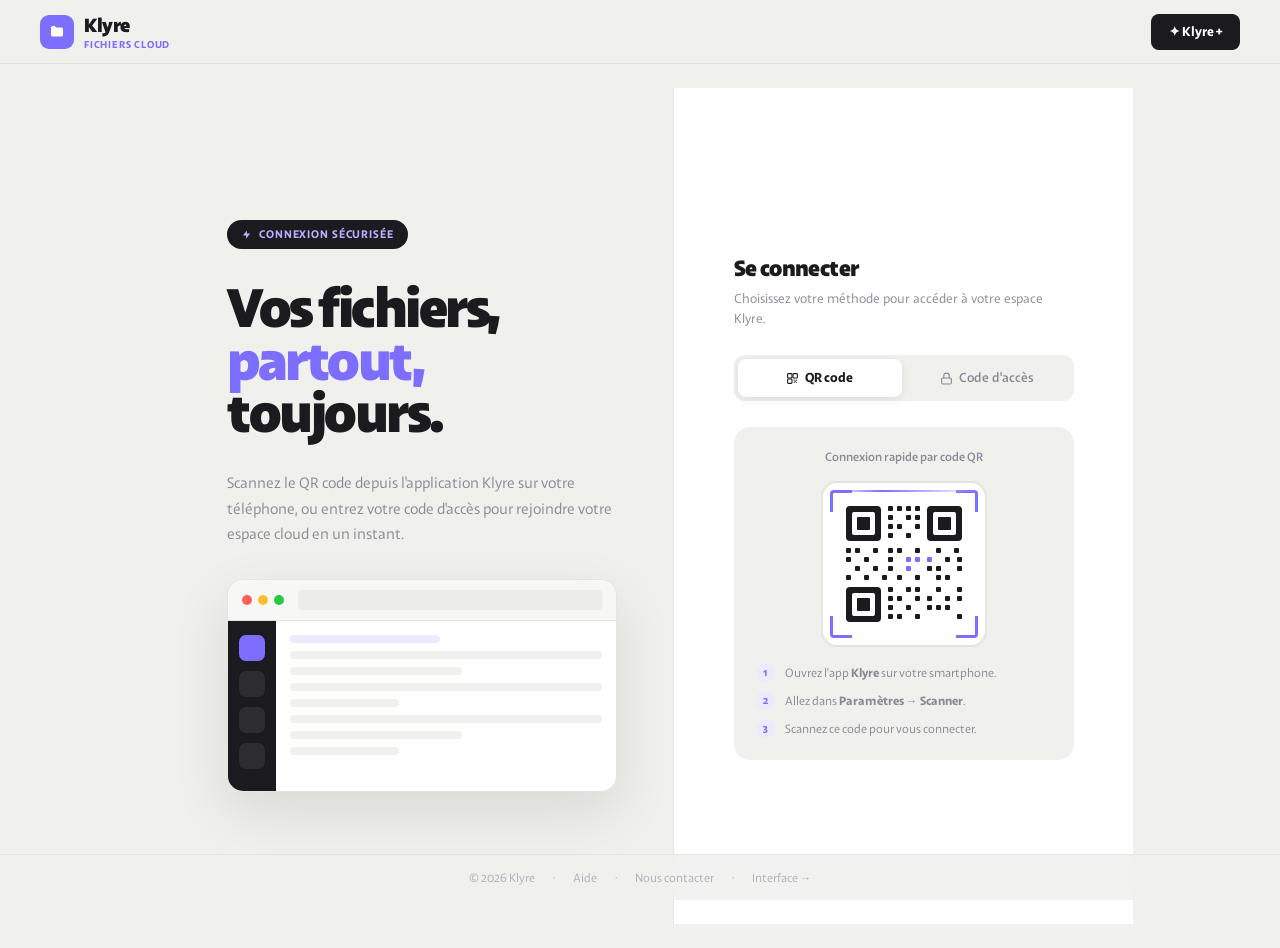
==== commit bd76e783: "Add files via upload" ====
--- a/index.html
+++ b/index.html
@@ -3,318 +3,585 @@
 <head>
   <meta charset="UTF-8" />
   <meta name="viewport" content="width=device-width, initial-scale=1.0" />
-  <title>Klyre</title>
-  <link rel="stylesheet" href="style.css">
+  <title>Klyre — Connexion</title>
+  <link rel="stylesheet" href="style.css" />
+  <style>
+    *, *::before, *::after { box-sizing: border-box; margin: 0; padding: 0; }
+
+    :root {
+      --bg: #f0f0ed;
+      --accent: #7c6eff;
+      --accent-light: #ede9ff;
+      --accent-soft: #b8b0ff;
+      --surface: #ffffff;
+      --border: #e4e4e0;
+      --text: #1a1a1f;
+      --text-muted: #8a8a96;
+      --text-xs: #b0b0bc;
+      --sidebar-bg: #1a1a1f;
+    }
+
+    body {
+      font-family: 'Plein', sans-serif;
+      background: var(--bg);
+      color: var(--text);
+      min-height: 100vh;
+      overflow-x: hidden;
+    }
+
+    /* NAV */
+    .nav {
+      position: fixed; top: 0; left: 0; right: 0;
+      z-index: 100;
+      height: 64px;
+      display: flex; align-items: center; justify-content: space-between;
+      padding: 0 40px;
+      background: rgba(240,240,237,0.85);
+      backdrop-filter: blur(14px);
+      border-bottom: 1px solid rgba(0,0,0,0.06);
+    }
+
+    .nav-brand { display: flex; align-items: center; gap: 10px; }
+    .nav-icon { width: 34px; height: 34px; background: var(--accent); border-radius: 9px; display: grid; place-items: center; }
+    .nav-name { font-size: 19px; font-weight: 800; letter-spacing: -0.5px; }
+    .nav-sub { font-size: 10px; color: var(--accent); font-weight: 600; letter-spacing: 0.08em; text-transform: uppercase; }
+
+    .nav-cta {
+      background: var(--sidebar-bg); color: #fff; border: none; border-radius: 8px;
+      padding: 9px 18px; font-family: 'Plein', sans-serif; font-size: 13px; font-weight: 600;
+      cursor: pointer; transition: opacity .15s;
+    }
+    .nav-cta:hover { opacity: .75; }
+
+    /* HERO GRID */
+    .hero {
+      min-height: 100vh;
+      display: grid; grid-template-columns: 1fr 460px;
+      padding-top: 64px;
+    }
+
+    /* LEFT */
+    .hero-left {
+      display: flex; flex-direction: column; justify-content: center;
+      padding: 80px 56px 80px 80px; gap: 32px;
+      animation: fadeUp .6s cubic-bezier(.22,1,.36,1) both;
+    }
+
+    @keyframes fadeUp {
+      from { opacity: 0; transform: translateY(24px); }
+      to   { opacity: 1; transform: none; }
+    }
+
+    .eyebrow {
+      display: inline-flex; align-items: center; gap: 7px;
+      background: var(--sidebar-bg); color: var(--accent-soft);
+      font-size: 11px; font-weight: 600; padding: 7px 14px; border-radius: 99px;
+      letter-spacing: 0.08em; text-transform: uppercase; width: fit-content;
+    }
+
+    .hero-title {
+      font-size: 54px; font-weight: 900; letter-spacing: -2.5px;
+      line-height: 0.97; color: var(--text);
+    }
+    .hero-title .hl { color: var(--accent); }
+
+    .hero-desc {
+      font-size: 15px; color: var(--text-muted); line-height: 1.7; max-width: 390px;
+    }
+
+    /* Mock screen */
+    .mock {
+      background: #fff; border-radius: 16px; overflow: hidden;
+      border: 1px solid var(--border);
+      box-shadow: 0 20px 56px rgba(0,0,0,0.10);
+      max-width: 400px;
+    }
+
+    .mock-bar {
+      background: #f7f7f5; border-bottom: 1px solid var(--border);
+      padding: 10px 14px; display: flex; align-items: center; gap: 6px;
+    }
+
+    .dot { width: 10px; height: 10px; border-radius: 50%; }
+    .dot:nth-child(1) { background: #ff5f57; }
+    .dot:nth-child(2) { background: #febc2e; }
+    .dot:nth-child(3) { background: #28c840; }
+
+    .mock-url { flex: 1; height: 20px; background: #ececea; border-radius: 4px; margin-left: 8px; }
+
+    .mock-body { display: flex; height: 170px; }
+
+    .mock-sb {
+      width: 48px; background: var(--sidebar-bg);
+      display: flex; flex-direction: column; align-items: center;
+      padding: 14px 0; gap: 10px;
+    }
+
+    .sb-dot { width: 26px; height: 26px; border-radius: 7px; background: rgba(255,255,255,0.08); }
+    .sb-dot.on { background: var(--accent); }
+
+    .mock-cnt {
+      flex: 1; padding: 14px;
+      display: flex; flex-direction: column; gap: 8px;
+    }
+
+    .mr { height: 8px; background: #f0f0ed; border-radius: 4px; }
+    .mr.s { width: 55%; }
+    .mr.xs { width: 35%; }
+    .mr.a { background: var(--accent-light); width: 48%; }
+
+    /* RIGHT */
+    .hero-right {
+      background: var(--surface); border-left: 1px solid var(--border);
+      display: flex; flex-direction: column; justify-content: center; align-items: center;
+      padding: 60px 48px;
+      animation: slideIn .55s cubic-bezier(.22,1,.36,1) .08s both;
+    }
+
+    @keyframes slideIn {
+      from { opacity: 0; transform: translateX(22px); }
+      to   { opacity: 1; transform: none; }
+    }
+
+    .card { width: 100%; max-width: 340px; display: flex; flex-direction: column; gap: 0; }
+
+    .card-title { font-size: 22px; font-weight: 800; letter-spacing: -0.6px; margin-bottom: 6px; }
+    .card-sub { font-size: 13px; color: var(--text-muted); margin-bottom: 26px; line-height: 1.55; }
+
+    /* Tabs */
+    .tabs {
+      display: flex; background: var(--bg); border-radius: 11px; padding: 4px; gap: 3px;
+      margin-bottom: 26px;
+    }
+
+    .tab {
+      flex: 1; padding: 10px 0; border: none; background: none;
+      border-radius: 8px; font-family: 'Plein', sans-serif; font-size: 13px;
+      font-weight: 500; color: var(--text-muted); cursor: pointer;
+      transition: all .17s; display: flex; align-items: center; justify-content: center; gap: 6px;
+    }
+    .tab.on { background: #fff; color: var(--text); font-weight: 700; box-shadow: 0 2px 8px rgba(0,0,0,0.09); }
+
+    /* Panels */
+    .panel { display: none; flex-direction: column; gap: 18px; }
+    .panel.on { display: flex; animation: pIn .22s ease both; }
+
+    @keyframes pIn {
+      from { opacity: 0; transform: translateY(6px); }
+      to   { opacity: 1; transform: none; }
+    }
+
+    /* QR PANEL */
+    .qr-wrap {
+      background: var(--bg); border-radius: 16px; padding: 22px;
+      display: flex; flex-direction: column; align-items: center; gap: 16px;
+    }
+
+    .qr-lbl { font-size: 12px; color: var(--text-muted); font-weight: 500; }
+
+    .qr-frame {
+      position: relative; width: 166px; height: 166px;
+      background: #fff; border-radius: 16px; border: 2px solid var(--border);
+      display: grid; place-items: center; overflow: hidden;
+    }
+
+    .qc { position: absolute; width: 22px; height: 22px; border: 3px solid var(--accent); }
+    .qc.tl { top: 7px; left: 7px; border-right: none; border-bottom: none; border-radius: 4px 0 0 0; }
+    .qc.tr { top: 7px; right: 7px; border-left: none; border-bottom: none; border-radius: 0 4px 0 0; }
+    .qc.bl { bottom: 7px; left: 7px; border-right: none; border-top: none; border-radius: 0 0 0 4px; }
+    .qc.br { bottom: 7px; right: 7px; border-left: none; border-top: none; border-radius: 0 0 4px 0; }
+
+    .qr-scan {
+      position: absolute; left: 7px; right: 7px; height: 2px;
+      background: linear-gradient(90deg, transparent, var(--accent) 35%, var(--accent-soft) 65%, transparent);
+      animation: scan 2.5s ease-in-out infinite; top: 7px; border-radius: 1px;
+    }
+
+    @keyframes scan {
+      0%   { top: 7px; opacity: 0; }
+      8%   { opacity: 1; }
+      88%  { top: calc(100% - 7px); opacity: 1; }
+      100% { top: calc(100% - 7px); opacity: 0; }
+    }
+
+    .qr-steps { display: flex; flex-direction: column; gap: 9px; width: 100%; }
+
+    .qs { display: flex; align-items: center; gap: 10px; font-size: 12px; color: var(--text-muted); }
+    .qn {
+      width: 19px; height: 19px; min-width: 19px;
+      background: var(--accent-light); color: var(--accent);
+      border-radius: 50%; font-size: 10px; font-weight: 700; display: grid; place-items: center;
+    }
+
+    /* CODE PANEL */
+    .sec-lbl { font-size: 12px; color: var(--text-muted); font-weight: 500; }
+
+    /* Suggestion */
+    .sug {
+      background: var(--bg); border: 1.5px dashed #c4b8ff;
+      border-radius: 13px; padding: 15px 16px;
+      display: flex; align-items: center; justify-content: space-between;
+      cursor: pointer; transition: all .18s; user-select: none;
+    }
+    .sug:hover { background: var(--accent-light); border-color: var(--accent); transform: translateY(-2px); box-shadow: 0 8px 22px rgba(124,110,255,0.17); }
+    .sug:active { transform: scale(0.98); }
+
+    .sug-inner { display: flex; flex-direction: column; gap: 3px; }
+    .sug-eye { font-size: 10px; font-weight: 700; color: var(--accent); text-transform: uppercase; letter-spacing: 0.1em; display: flex; align-items: center; gap: 5px; }
+    .sug-code { font-size: 19px; font-weight: 900; letter-spacing: 0.12em; color: var(--text); }
+    .sug-hint { font-size: 11px; color: var(--text-xs); }
+
+    .sug-arr {
+      width: 34px; height: 34px; background: var(--accent); border-radius: 9px;
+      display: grid; place-items: center; flex-shrink: 0; transition: transform .15s;
+    }
+    .sug:hover .sug-arr { transform: translateX(3px); }
+
+    /* Divider */
+    .divider {
+      display: flex; align-items: center; gap: 9px;
+      font-size: 11px; color: var(--text-xs); font-weight: 600; letter-spacing: 0.06em;
+    }
+    .divider::before, .divider::after { content: ''; flex: 1; height: 1px; background: var(--border); }
+
+    /* Input */
+    .inp-wrap {
+      display: flex; align-items: center;
+      background: var(--bg); border: 2px solid var(--border); border-radius: 12px;
+      padding: 4px 4px 4px 15px; transition: border-color .18s, background .18s;
+    }
+    .inp-wrap:focus-within { border-color: var(--accent); background: #fff; }
+    .inp-wrap.ok { border-color: #4dd9a0; background: #f0fdf8; animation: okPulse .4s ease; }
+
+    @keyframes okPulse {
+      0%   { box-shadow: 0 0 0 0 rgba(77,217,160,0.4); }
+      100% { box-shadow: 0 0 0 10px rgba(77,217,160,0); }
+    }
+
+    .code-inp {
+      flex: 1; border: none; background: none; outline: none;
+      font-family: 'Plein', sans-serif; font-size: 17px; font-weight: 700;
+      letter-spacing: 0.1em; color: var(--text); padding: 8px 0; min-width: 0;
+      text-transform: uppercase;
+    }
+    .code-inp::placeholder { font-size: 13px; font-weight: 400; letter-spacing: 0.02em; color: var(--text-xs); text-transform: none; }
+
+    .x-btn {
+      width: 30px; height: 30px; background: var(--border); border: none; border-radius: 7px;
+      cursor: pointer; color: var(--text-muted); font-size: 13px;
+      display: grid; place-items: center; flex-shrink: 0; transition: background .14s, color .14s;
+    }
+    .x-btn:hover { background: #d8d8d4; color: var(--text); }
+
+    /* Connect btn */
+    .conn-btn {
+      width: 100%; padding: 15px; background: var(--accent); color: #fff;
+      border: none; border-radius: 12px; font-family: 'Plein', sans-serif;
+      font-size: 15px; font-weight: 700; letter-spacing: 0.02em; cursor: pointer;
+      transition: all .18s; box-shadow: 0 6px 20px rgba(124,110,255,0.38);
+      display: flex; align-items: center; justify-content: center; gap: 8px;
+    }
+    .conn-btn:hover:not(:disabled) { background: #6a5bef; transform: translateY(-2px); box-shadow: 0 12px 30px rgba(124,110,255,0.48); }
+    .conn-btn:active:not(:disabled) { transform: scale(0.98); }
+    .conn-btn:disabled { background: #d4d0f0; box-shadow: none; cursor: not-allowed; color: #a8a4d8; }
+
+    .fn { font-size: 11px; color: var(--text-xs); text-align: center; line-height: 1.6; }
+    .fn a { color: var(--accent-soft); text-decoration: none; }
+    .fn a:hover { color: var(--accent); }
+
+    /* Footer */
+    .foot {
+      position: fixed; bottom: 0; left: 0; right: 0;
+      height: 46px; background: rgba(240,240,237,0.82);
+      backdrop-filter: blur(10px); border-top: 1px solid var(--border);
+      display: flex; align-items: center; justify-content: center;
+      gap: 18px; font-size: 12px; color: var(--text-xs);
+    }
+    .foot a { color: var(--text-xs); text-decoration: none; }
+    .foot a:hover { color: var(--accent); }
+
+    @keyframes spin { to { transform: rotate(360deg); } }
+    .spin { animation: spin .9s linear infinite; display: inline-block; }
+  </style>
 </head>
 <body>
 
-<div class="app-shell">
-
-  <!-- SIDEBAR -->
-  <aside class="sidebar">
-    <div class="brand">
-      <div class="brand-icon">
-        <svg width="20" height="20" fill="none" viewBox="0 0 24 24">
-          <path d="M4 6a2 2 0 012-2h3l2 2h7a2 2 0 012 2v8a2 2 0 01-2 2H6a2 2 0 01-2-2V6z" fill="#fff" fill-opacity=".9"/>
-        </svg>
+<nav class="nav">
+  <div class="nav-brand">
+    <div class="nav-icon">
+      <svg width="18" height="18" fill="none" viewBox="0 0 24 24">
+        <path d="M4 6a2 2 0 012-2h3l2 2h7a2 2 0 012 2v8a2 2 0 01-2 2H6a2 2 0 01-2-2V6z" fill="#fff"/>
+      </svg>
+    </div>
+    <div>
+      <div class="nav-name">Klyre</div>
+      <div class="nav-sub">Fichiers Cloud</div>
+    </div>
+  </div>
+  <button class="nav-cta">✦ Klyre +</button>
+</nav>
+
+<div class="hero">
+
+  <!-- LEFT -->
+  <div class="hero-left">
+    <span class="eyebrow">
+      <svg width="11" height="11" fill="#b8b0ff" viewBox="0 0 24 24"><path d="M13 10V3L4 14h7v7l9-11h-7z"/></svg>
+      Connexion sécurisée
+    </span>
+
+    <h1 class="hero-title">
+      Vos fichiers,<br/>
+      <span class="hl">partout,</span><br/>
+      toujours.
+    </h1>
+
+    <p class="hero-desc">
+      Scannez le QR code depuis l'application Klyre sur votre téléphone, ou entrez votre code d'accès pour rejoindre votre espace cloud en un instant.
+    </p>
+
+    <div class="mock">
+      <div class="mock-bar">
+        <div class="dot"></div><div class="dot"></div><div class="dot"></div>
+        <div class="mock-url"></div>
       </div>
-      <div>
-        <div class="brand-name">Klyre</div>
-        <div class="brand-sub">Fichiers Cloud</div>
-      </div>
-    </div>
-
-    <button class="add-btn" onclick="pulse(this)">
-      <svg width="16" height="16" fill="none" viewBox="0 0 24 24"><path d="M12 5v14M5 12h14" stroke="#fff" stroke-width="2.2" stroke-linecap="round"/></svg>
-      Ajouter des fichiers
-    </button>
-
-    <div class="nav-label">Navigation</div>
-    <ul class="nav-list">
-      <li class="nav-item active" onclick="setActive(this)">
-        <svg width="16" height="16" fill="none" viewBox="0 0 24 24"><path d="M4 6a2 2 0 012-2h3l2 2h7a2 2 0 012 2v8a2 2 0 01-2 2H6a2 2 0 01-2-2V6z" stroke="currentColor" stroke-width="1.8"/></svg>
-        Mes fichiers
-      </li>
-      <li class="nav-item" onclick="setActive(this)">
-        <svg width="16" height="16" fill="none" viewBox="0 0 24 24"><circle cx="12" cy="12" r="9" stroke="currentColor" stroke-width="1.8"/><path d="M12 7v5l3 3" stroke="currentColor" stroke-width="1.8" stroke-linecap="round"/></svg>
-        Récents
-      </li>
-      <li class="nav-item" onclick="setActive(this)">
-        <svg width="16" height="16" fill="none" viewBox="0 0 24 24"><polyline points="3 6 5 6 21 6" stroke="currentColor" stroke-width="1.8" stroke-linecap="round"/><path d="M8 6V4h8v2M19 6l-1 14H6L5 6" stroke="currentColor" stroke-width="1.8" stroke-linecap="round" stroke-linejoin="round"/></svg>
-        Dossier Corbeille
-      </li>
-    </ul>
-
-    <div class="storage-card">
-      <div class="storage-header">
-        <svg width="15" height="15" fill="none" viewBox="0 0 24 24"><path d="M12 16v-4M12 8h.01" stroke="currentColor" stroke-width="1.8" stroke-linecap="round"/><path d="M3 7c0-1.1.9-2 2-2h5l2 2h7a2 2 0 012 2v8a2 2 0 01-2 2H5a2 2 0 01-2-2V7z" stroke="currentColor" stroke-width="1.8"/></svg>
-        Stockage <span style="color:#6a6a7a;font-weight:400;">(52 % plein)</span>
-      </div>
-      <div class="storage-bar-bg">
-        <div class="storage-bar-fill" id="storageBar"></div>
-      </div>
-      <div class="storage-meta"><strong>520 MB</strong> de 1 Go utilisés</div>
-      <a class="upgrade-link" href="#">↑ S'abonner</a>
-    </div>
-
-    <div class="qr-card">
-      <div class="qr-box">
-        <svg class="qr-svg" width="34" height="34" viewBox="0 0 7 7" fill="none" xmlns="http://www.w3.org/2000/svg">
-          <rect x="0" y="0" width="3" height="3" fill="#1a1a1f" rx="0.3"/>
-          <rect x="1" y="1" width="1" height="1" fill="white"/>
-          <rect x="4" y="0" width="3" height="3" fill="#1a1a1f" rx="0.3"/>
-          <rect x="5" y="1" width="1" height="1" fill="white"/>
-          <rect x="0" y="4" width="3" height="3" fill="#1a1a1f" rx="0.3"/>
-          <rect x="1" y="5" width="1" height="1" fill="white"/>
-          <rect x="4" y="3" width="1" height="1" fill="#1a1a1f"/>
-          <rect x="5" y="4" width="1" height="1" fill="#1a1a1f"/>
-          <rect x="6" y="3" width="1" height="1" fill="#1a1a1f"/>
-          <rect x="4" y="5" width="2" height="1" fill="#1a1a1f"/>
-          <rect x="6" y="5" width="1" height="2" fill="#1a1a1f"/>
-          <rect x="4" y="6" width="1" height="1" fill="#1a1a1f"/>
-        </svg>
-      </div>
-      <div class="qr-text">
-        <strong>Téléchargez l'application</strong>
-        Scanner pour accéder à Klyre sur mobile
-      </div>
-    </div>
-  </aside>
-
-  <!-- MAIN -->
-  <div class="main">
-    <header class="topbar">
-      <div class="search-wrap">
-        <span class="search-icon">
-          <svg width="15" height="15" fill="none" viewBox="0 0 24 24"><circle cx="11" cy="11" r="7" stroke="currentColor" stroke-width="2"/><path d="m16.5 16.5 4 4" stroke="currentColor" stroke-width="2" stroke-linecap="round"/></svg>
-        </span>
-        <input class="search-input" type="text" placeholder="Rechercher par nom…" />
-      </div>
-
-      <button class="pro-badge">✦ Klyre +</button>
-
-      <div class="topbar-meta">
-        <button class="lang-btn">
-          🌐 Français
-          <svg width="11" height="11" fill="none" viewBox="0 0 24 24"><path d="M6 9l6 6 6-6" stroke="currentColor" stroke-width="2" stroke-linecap="round" stroke-linejoin="round"/></svg>
-        </button>
-        <div class="user-chip">
-          <div class="avatar">MG</div>
-          <span class="user-email">lulu52@gmail.com</span>
-          <svg width="11" height="11" fill="none" viewBox="0 0 24 24"><path d="M6 9l6 6 6-6" stroke="currentColor" stroke-width="2" stroke-linecap="round" stroke-linejoin="round"/></svg>
+      <div class="mock-body">
+        <div class="mock-sb">
+          <div class="sb-dot on"></div>
+          <div class="sb-dot"></div>
+          <div class="sb-dot"></div>
+          <div class="sb-dot"></div>
         </div>
-      </div>
-    </header>
-
-    <div class="content">
-      <div class="content-header">
-        <h1 class="page-title">Mes fichiers</h1>
-        <div class="header-actions">
-          <button class="icon-btn" title="Filtrer">
-            <svg width="15" height="15" fill="none" viewBox="0 0 24 24"><path d="M3 6h18M7 12h10M11 18h2" stroke="currentColor" stroke-width="2" stroke-linecap="round"/></svg>
-          </button>
-          <button class="icon-btn" title="Trier">
-            <svg width="15" height="15" fill="none" viewBox="0 0 24 24"><path d="M4 6h16M4 12h10M4 18h4" stroke="currentColor" stroke-width="2" stroke-linecap="round"/></svg>
-          </button>
+        <div class="mock-cnt">
+          <div class="mr a"></div>
+          <div class="mr"></div>
+          <div class="mr s"></div>
+          <div class="mr"></div>
+          <div class="mr xs"></div>
+          <div class="mr"></div>
+          <div class="mr s"></div>
+          <div class="mr xs"></div>
         </div>
-      </div>
-
-      <!-- TOOLBAR WRAPPER: swaps between toolbar and action-bar on selection -->
-      <div class="toolbar-wrapper">
-        <div class="toolbar" id="mainToolbar">
-          <button class="toolbar-btn" id="converterBtn">
-            <svg width="14" height="14" fill="none" viewBox="0 0 24 24"><path d="M4 4h16v16H4V4zm4 4h8m-8 4h5" stroke="currentColor" stroke-width="1.8" stroke-linecap="round"/></svg>
-            Convertisseur
-          </button>
-          <button class="toolbar-btn">
-            <svg width="14" height="14" fill="none" viewBox="0 0 24 24"><path d="M12 5v14M5 12h14" stroke="currentColor" stroke-width="1.8" stroke-linecap="round"/></svg>
-            Créer un dossier
-          </button>
-        </div>
-
-        <!-- ACTION BAR (appears on selection, replaces toolbar) -->
-        <div class="action-bar" id="actionBar">
-          <button class="action-btn">
-            <svg width="13" height="13" fill="none" viewBox="0 0 24 24"><path d="M4 12v6a2 2 0 002 2h12a2 2 0 002-2v-6M12 3v13M8 7l4-4 4 4" stroke="currentColor" stroke-width="1.8" stroke-linecap="round" stroke-linejoin="round"/></svg>
-            Partager le dossier
-          </button>
-          <button class="action-btn">
-            <svg width="13" height="13" fill="none" viewBox="0 0 24 24"><rect x="9" y="9" width="13" height="13" rx="2" stroke="currentColor" stroke-width="1.8"/><path d="M5 15H4a2 2 0 01-2-2V4a2 2 0 012-2h9a2 2 0 012 2v1" stroke="currentColor" stroke-width="1.8"/></svg>
-            Copier
-          </button>
-          <button class="action-btn">
-            <svg width="13" height="13" fill="none" viewBox="0 0 24 24"><path d="M21 15v4a2 2 0 01-2 2H5a2 2 0 01-2-2v-4M12 3v12M7 8l5-5 5 5" stroke="currentColor" stroke-width="1.8" stroke-linecap="round" stroke-linejoin="round"/></svg>
-            Compresser
-          </button>
-          <button class="action-btn">
-            <svg width="13" height="13" fill="none" viewBox="0 0 24 24"><path d="M5 12h14M12 5l7 7-7 7" stroke="currentColor" stroke-width="1.8" stroke-linecap="round" stroke-linejoin="round"/></svg>
-            Déplacer
-          </button>
-          <button class="action-btn">
-            <svg width="13" height="13" fill="none" viewBox="0 0 24 24"><path d="M11 4H4a2 2 0 00-2 2v14a2 2 0 002 2h14a2 2 0 002-2v-7" stroke="currentColor" stroke-width="1.8" stroke-linecap="round"/><path d="M18.5 2.5a2.121 2.121 0 013 3L12 15l-4 1 1-4 9.5-9.5z" stroke="currentColor" stroke-width="1.8" stroke-linecap="round"/></svg>
-            Renommer
-          </button>
-          <button class="action-btn">
-            <svg width="13" height="13" fill="none" viewBox="0 0 24 24"><rect x="3" y="11" width="18" height="11" rx="2" stroke="currentColor" stroke-width="1.8"/><path d="M7 11V7a5 5 0 0110 0v4" stroke="currentColor" stroke-width="1.8" stroke-linecap="round"/></svg>
-            Verrouiller
-          </button>
-          <button class="action-btn danger">
-            <svg width="13" height="13" fill="none" viewBox="0 0 24 24"><polyline points="3 6 5 6 21 6" stroke="currentColor" stroke-width="1.8" stroke-linecap="round"/><path d="M8 6V4h8v2M19 6l-1 14H6L5 6" stroke="currentColor" stroke-width="1.8" stroke-linecap="round" stroke-linejoin="round"/></svg>
-            Supprimer
-          </button>
-        </div>
-      </div>
-
-      <table class="file-table">
-        <thead>
-          <tr>
-            <th><input type="checkbox" class="custom-checkbox" /></th>
-            <th><button class="sort-btn">Nom ↑</button></th>
-            <th>Type</th>
-            <th>Date de création</th>
-            <th>Taille</th>
-            <th></th>
-          </tr>
-        </thead>
-        <tbody>
-          <tr>
-            <td class="checkbox-wrap"><input type="checkbox" class="custom-checkbox" /></td>
-            <td>
-              <div class="file-info">
-                <div class="file-icon folder-safe">
-                  <svg width="20" height="20" fill="none" viewBox="0 0 24 24"><rect x="5" y="11" width="14" height="10" rx="2" stroke="#8080a0" stroke-width="1.8"/><path d="M8 11V7a4 4 0 018 0v4" stroke="#8080a0" stroke-width="1.8" stroke-linecap="round"/></svg>
-                </div>
-                <div>
-                  <span class="file-name">Safe</span>
-                  <span class="file-sub">Coffre-fort</span>
-                </div>
-              </div>
-            </td>
-            <td><span class="type-pill">Dossier</span></td>
-            <td class="date-cell">22/04/2026</td>
-            <td class="size-cell">—</td>
-            <td><button class="more-btn">···</button></td>
-          </tr>
-          <tr>
-            <td class="checkbox-wrap"><input type="checkbox" class="custom-checkbox" /></td>
-            <td>
-              <div class="file-info">
-                <div class="file-icon folder-blue">
-                  <svg width="20" height="20" fill="none" viewBox="0 0 24 24"><path d="M4 6a2 2 0 012-2h3l2 2h7a2 2 0 012 2v8a2 2 0 01-2 2H6a2 2 0 01-2-2V6z" stroke="rgba(255,255,255,0.9)" stroke-width="1.8"/></svg>
-                </div>
-                <div>
-                  <span class="file-name">Documents</span>
-                  <span class="file-sub">Éléments : 22</span>
-                </div>
-              </div>
-            </td>
-            <td><span class="type-pill">Dossier</span></td>
-            <td class="date-cell">30/09/2024</td>
-            <td class="size-cell">100.6 MB</td>
-            <td><button class="more-btn">···</button></td>
-          </tr>
-        </tbody>
-      </table>
-    </div>
-
-    <footer class="footer-links">
-      <a class="footer-link" href="#">Conditions d'utilisation</a>
-      <a class="footer-link" href="#">Politique de confidentialité</a>
-    </footer>
-  </div>
-</div>
-<script src="script.js"></script>
-
-<!-- CONVERTER MODAL -->
-<div class="modal-overlay" id="converterModal">
-  <div class="modal-box">
-    <button class="modal-close" onclick="closeModal()">✕</button>
-    <h2 style="font-family:'Plein',sans-serif;font-weight:900;font-size:20px;margin-bottom:20px;letter-spacing:-0.3px;">Convertisseur</h2>
-    <div class="converter-grid">
-      <!-- PDF -->
-      <div class="converter-card">
-        <div class="conv-icon">
-          <svg width="36" height="44" viewBox="0 0 36 44" fill="none"><rect x="2" y="2" width="28" height="36" rx="4" fill="#f0f0ed" stroke="#d0d0cc" stroke-width="1.5"/><path d="M22 2v10h10" fill="none" stroke="#d0d0cc" stroke-width="1.5"/><path d="M22 2l10 10" fill="none" stroke="#d0d0cc" stroke-width="1.5"/></svg>
-          <span class="conv-badge" style="background:#e53935;">PDF</span>
-        </div>
-        <div class="conv-title">PDF en…</div>
-        <div class="conv-desc">Convertir PDF vers d'autres formats.</div>
-      </div>
-      <!-- JPG -->
-      <div class="converter-card">
-        <div class="conv-icon">
-          <svg width="36" height="44" viewBox="0 0 36 44" fill="none"><rect x="2" y="2" width="28" height="36" rx="4" fill="#f0f0ed" stroke="#d0d0cc" stroke-width="1.5"/><path d="M22 2v10h10" fill="none" stroke="#d0d0cc" stroke-width="1.5"/><circle cx="14" cy="22" r="5" stroke="#d0d0cc" stroke-width="1.2"/></svg>
-          <span class="conv-badge" style="background:#1e88e5;">JPG</span>
-        </div>
-        <div class="conv-title">JPG en…</div>
-        <div class="conv-desc">Convertir JPG vers d'autres formats.</div>
-      </div>
-      <!-- PNG -->
-      <div class="converter-card">
-        <div class="conv-icon">
-          <svg width="36" height="44" viewBox="0 0 36 44" fill="none"><rect x="2" y="2" width="28" height="36" rx="4" fill="#f0f0ed" stroke="#d0d0cc" stroke-width="1.5"/><path d="M22 2v10h10" fill="none" stroke="#d0d0cc" stroke-width="1.5"/><rect x="9" y="18" width="14" height="10" rx="2" stroke="#d0d0cc" stroke-width="1.2"/></svg>
-          <span class="conv-badge" style="background:#546e7a;">PNG</span>
-        </div>
-        <div class="conv-title">PNG en…</div>
-        <div class="conv-desc">Convertir PNG vers d'autres formats.</div>
-      </div>
-      <!-- DOC -->
-      <div class="converter-card">
-        <div class="conv-icon">
-          <svg width="36" height="44" viewBox="0 0 36 44" fill="none"><rect x="2" y="2" width="28" height="36" rx="4" fill="#f0f0ed" stroke="#d0d0cc" stroke-width="1.5"/><path d="M22 2v10h10" fill="none" stroke="#d0d0cc" stroke-width="1.5"/><path d="M9 20h14M9 25h10" stroke="#d0d0cc" stroke-width="1.5" stroke-linecap="round"/></svg>
-          <span class="conv-badge" style="background:#1565c0;">DOC</span>
-        </div>
-        <div class="conv-title">DOC en…</div>
-        <div class="conv-desc">Convertir DOC vers d'autres formats.</div>
-      </div>
-      <!-- XLS -->
-      <div class="converter-card">
-        <div class="conv-icon">
-          <svg width="36" height="44" viewBox="0 0 36 44" fill="none"><rect x="2" y="2" width="28" height="36" rx="4" fill="#f0f0ed" stroke="#d0d0cc" stroke-width="1.5"/><path d="M22 2v10h10" fill="none" stroke="#d0d0cc" stroke-width="1.5"/><rect x="9" y="17" width="14" height="12" rx="1" stroke="#d0d0cc" stroke-width="1.2"/><path d="M16 17v12M9 23h14" stroke="#d0d0cc" stroke-width="1"/></svg>
-          <span class="conv-badge" style="background:#2e7d32;">XLS</span>
-        </div>
-        <div class="conv-title">XLS en…</div>
-        <div class="conv-desc">Convertir XLS vers d'autres formats.</div>
-      </div>
-      <!-- PPT -->
-      <div class="converter-card">
-        <div class="conv-icon">
-          <svg width="36" height="44" viewBox="0 0 36 44" fill="none"><rect x="2" y="2" width="28" height="36" rx="4" fill="#f0f0ed" stroke="#d0d0cc" stroke-width="1.5"/><path d="M22 2v10h10" fill="none" stroke="#d0d0cc" stroke-width="1.5"/><rect x="9" y="18" width="14" height="9" rx="2" stroke="#d0d0cc" stroke-width="1.2"/></svg>
-          <span class="conv-badge" style="background:#e53935;">PPT</span>
-        </div>
-        <div class="conv-title">PPT en…</div>
-        <div class="conv-desc">Convertir PPT vers d'autres formats.</div>
-      </div>
-      <!-- HEIC -->
-      <div class="converter-card">
-        <div class="conv-icon">
-          <svg width="36" height="44" viewBox="0 0 36 44" fill="none"><rect x="2" y="2" width="28" height="36" rx="4" fill="#f0f0ed" stroke="#d0d0cc" stroke-width="1.5"/><path d="M22 2v10h10" fill="none" stroke="#d0d0cc" stroke-width="1.5"/><circle cx="14" cy="22" r="4" stroke="#d0d0cc" stroke-width="1.2"/></svg>
-          <span class="conv-badge" style="background:#00acc1;">HEIC</span>
-        </div>
-        <div class="conv-title">HEIC en…</div>
-        <div class="conv-desc">Convertir HEIC vers d'autres formats.</div>
-      </div>
-      <!-- TXT -->
-      <div class="converter-card">
-        <div class="conv-icon">
-          <svg width="36" height="44" viewBox="0 0 36 44" fill="none"><rect x="2" y="2" width="28" height="36" rx="4" fill="#f0f0ed" stroke="#d0d0cc" stroke-width="1.5"/><path d="M22 2v10h10" fill="none" stroke="#d0d0cc" stroke-width="1.5"/><path d="M9 18h14M9 23h12M9 28h8" stroke="#d0d0cc" stroke-width="1.5" stroke-linecap="round"/></svg>
-          <span class="conv-badge" style="background:#757575;">TXT</span>
-        </div>
-        <div class="conv-title">TXT en…</div>
-        <div class="conv-desc">Convertir TXT vers d'autres formats.</div>
-      </div>
-      <!-- RTF -->
-      <div class="converter-card">
-        <div class="conv-icon">
-          <svg width="36" height="44" viewBox="0 0 36 44" fill="none"><rect x="2" y="2" width="28" height="36" rx="4" fill="#f0f0ed" stroke="#d0d0cc" stroke-width="1.5"/><path d="M22 2v10h10" fill="none" stroke="#d0d0cc" stroke-width="1.5"/><path d="M9 18h14M9 23h10M9 28h6" stroke="#d0d0cc" stroke-width="1.5" stroke-linecap="round"/></svg>
-          <span class="conv-badge" style="background:#1a237e;">RTF</span>
-        </div>
-        <div class="conv-title">RTF en PDF</div>
-        <div class="conv-desc">Convertissez les fichiers RTF en PDF.</div>
       </div>
     </div>
   </div>
+
+  <!-- RIGHT -->
+  <div class="hero-right">
+    <div class="card">
+      <div class="card-title">Se connecter</div>
+      <div class="card-sub">Choisissez votre méthode pour accéder à votre espace Klyre.</div>
+
+      <div class="tabs">
+        <button class="tab on" id="tQR" onclick="sw('qr')">
+          <svg width="13" height="13" fill="none" viewBox="0 0 24 24"><rect x="3" y="3" width="8" height="8" rx="1.5" stroke="currentColor" stroke-width="2"/><rect x="13" y="3" width="8" height="8" rx="1.5" stroke="currentColor" stroke-width="2"/><rect x="3" y="13" width="8" height="8" rx="1.5" stroke="currentColor" stroke-width="2"/><rect x="14" y="14" width="2" height="2" fill="currentColor"/><rect x="18" y="14" width="2" height="2" fill="currentColor"/><rect x="14" y="18" width="2" height="2" fill="currentColor"/><rect x="18" y="18" width="2" height="2" fill="currentColor"/><rect x="16" y="16" width="2" height="2" fill="currentColor"/></svg>
+          QR code
+        </button>
+        <button class="tab" id="tCode" onclick="sw('code')">
+          <svg width="13" height="13" fill="none" viewBox="0 0 24 24"><rect x="3" y="11" width="18" height="11" rx="2" stroke="currentColor" stroke-width="2"/><path d="M7 11V7a5 5 0 0110 0v4" stroke="currentColor" stroke-width="2" stroke-linecap="round"/></svg>
+          Code d'accès
+        </button>
+      </div>
+
+      <!-- QR PANEL -->
+      <div class="panel on" id="pQR">
+        <div class="qr-wrap">
+          <span class="qr-lbl">Connexion rapide par code QR</span>
+
+          <div class="qr-frame">
+            <div class="qc tl"></div>
+            <div class="qc tr"></div>
+            <div class="qc bl"></div>
+            <div class="qc br"></div>
+            <div class="qr-scan"></div>
+            <svg width="126" height="126" viewBox="0 0 126 126" fill="none" xmlns="http://www.w3.org/2000/svg" style="image-rendering:pixelated">
+              <rect x="5" y="5" width="35" height="35" rx="4" fill="#1a1a1f"/>
+              <rect x="11" y="11" width="23" height="23" rx="2" fill="#fff"/>
+              <rect x="16" y="16" width="13" height="13" rx="1" fill="#1a1a1f"/>
+              <rect x="86" y="5" width="35" height="35" rx="4" fill="#1a1a1f"/>
+              <rect x="92" y="11" width="23" height="23" rx="2" fill="#fff"/>
+              <rect x="97" y="16" width="13" height="13" rx="1" fill="#1a1a1f"/>
+              <rect x="5" y="86" width="35" height="35" rx="4" fill="#1a1a1f"/>
+              <rect x="11" y="92" width="23" height="23" rx="2" fill="#fff"/>
+              <rect x="16" y="97" width="13" height="13" rx="1" fill="#1a1a1f"/>
+              <!-- data -->
+              <rect x="47" y="5" width="5" height="5" rx="1" fill="#1a1a1f"/>
+              <rect x="56" y="5" width="5" height="5" rx="1" fill="#1a1a1f"/>
+              <rect x="65" y="5" width="5" height="5" rx="1" fill="#1a1a1f"/>
+              <rect x="74" y="5" width="5" height="5" rx="1" fill="#1a1a1f"/>
+              <rect x="47" y="14" width="5" height="5" rx="1" fill="#1a1a1f"/>
+              <rect x="65" y="14" width="5" height="5" rx="1" fill="#1a1a1f"/>
+              <rect x="74" y="14" width="5" height="5" rx="1" fill="#1a1a1f"/>
+              <rect x="47" y="23" width="5" height="5" rx="1" fill="#1a1a1f"/>
+              <rect x="56" y="23" width="5" height="5" rx="1" fill="#1a1a1f"/>
+              <rect x="74" y="23" width="5" height="5" rx="1" fill="#1a1a1f"/>
+              <rect x="47" y="32" width="5" height="5" rx="1" fill="#1a1a1f"/>
+              <rect x="65" y="32" width="5" height="5" rx="1" fill="#1a1a1f"/>
+              <rect x="5" y="47" width="5" height="5" rx="1" fill="#1a1a1f"/>
+              <rect x="14" y="47" width="5" height="5" rx="1" fill="#1a1a1f"/>
+              <rect x="32" y="47" width="5" height="5" rx="1" fill="#1a1a1f"/>
+              <rect x="47" y="47" width="5" height="5" rx="1" fill="#1a1a1f"/>
+              <rect x="56" y="47" width="5" height="5" rx="1" fill="#1a1a1f"/>
+              <rect x="74" y="47" width="5" height="5" rx="1" fill="#1a1a1f"/>
+              <rect x="95" y="47" width="5" height="5" rx="1" fill="#1a1a1f"/>
+              <rect x="113" y="47" width="5" height="5" rx="1" fill="#1a1a1f"/>
+              <rect x="5" y="56" width="5" height="5" rx="1" fill="#1a1a1f"/>
+              <rect x="23" y="56" width="5" height="5" rx="1" fill="#1a1a1f"/>
+              <rect x="47" y="56" width="5" height="5" rx="1" fill="#1a1a1f"/>
+              <rect x="65" y="56" width="5" height="5" rx="1" fill="#7c6eff"/>
+              <rect x="74" y="56" width="5" height="5" rx="1" fill="#7c6eff"/>
+              <rect x="86" y="56" width="5" height="5" rx="1" fill="#7c6eff"/>
+              <rect x="104" y="56" width="5" height="5" rx="1" fill="#1a1a1f"/>
+              <rect x="116" y="56" width="5" height="5" rx="1" fill="#1a1a1f"/>
+              <rect x="14" y="65" width="5" height="5" rx="1" fill="#1a1a1f"/>
+              <rect x="32" y="65" width="5" height="5" rx="1" fill="#1a1a1f"/>
+              <rect x="47" y="65" width="5" height="5" rx="1" fill="#1a1a1f"/>
+              <rect x="65" y="65" width="5" height="5" rx="1" fill="#7c6eff"/>
+              <rect x="86" y="65" width="5" height="5" rx="1" fill="#1a1a1f"/>
+              <rect x="95" y="65" width="5" height="5" rx="1" fill="#1a1a1f"/>
+              <rect x="116" y="65" width="5" height="5" rx="1" fill="#1a1a1f"/>
+              <rect x="5" y="74" width="5" height="5" rx="1" fill="#1a1a1f"/>
+              <rect x="23" y="74" width="5" height="5" rx="1" fill="#1a1a1f"/>
+              <rect x="41" y="74" width="5" height="5" rx="1" fill="#1a1a1f"/>
+              <rect x="56" y="74" width="5" height="5" rx="1" fill="#1a1a1f"/>
+              <rect x="74" y="74" width="5" height="5" rx="1" fill="#1a1a1f"/>
+              <rect x="95" y="74" width="5" height="5" rx="1" fill="#1a1a1f"/>
+              <rect x="104" y="74" width="5" height="5" rx="1" fill="#1a1a1f"/>
+              <rect x="47" y="86" width="5" height="5" rx="1" fill="#1a1a1f"/>
+              <rect x="65" y="86" width="5" height="5" rx="1" fill="#1a1a1f"/>
+              <rect x="74" y="86" width="5" height="5" rx="1" fill="#1a1a1f"/>
+              <rect x="95" y="86" width="5" height="5" rx="1" fill="#1a1a1f"/>
+              <rect x="116" y="86" width="5" height="5" rx="1" fill="#1a1a1f"/>
+              <rect x="47" y="95" width="5" height="5" rx="1" fill="#1a1a1f"/>
+              <rect x="56" y="95" width="5" height="5" rx="1" fill="#1a1a1f"/>
+              <rect x="74" y="95" width="5" height="5" rx="1" fill="#1a1a1f"/>
+              <rect x="86" y="95" width="5" height="5" rx="1" fill="#1a1a1f"/>
+              <rect x="104" y="95" width="5" height="5" rx="1" fill="#1a1a1f"/>
+              <rect x="116" y="95" width="5" height="5" rx="1" fill="#1a1a1f"/>
+              <rect x="47" y="104" width="5" height="5" rx="1" fill="#1a1a1f"/>
+              <rect x="65" y="104" width="5" height="5" rx="1" fill="#1a1a1f"/>
+              <rect x="86" y="104" width="5" height="5" rx="1" fill="#1a1a1f"/>
+              <rect x="95" y="104" width="5" height="5" rx="1" fill="#1a1a1f"/>
+              <rect x="104" y="104" width="5" height="5" rx="1" fill="#1a1a1f"/>
+              <rect x="47" y="113" width="5" height="5" rx="1" fill="#1a1a1f"/>
+              <rect x="56" y="113" width="5" height="5" rx="1" fill="#1a1a1f"/>
+              <rect x="74" y="113" width="5" height="5" rx="1" fill="#1a1a1f"/>
+              <rect x="116" y="113" width="5" height="5" rx="1" fill="#1a1a1f"/>
+            </svg>
+          </div>
+
+          <div class="qr-steps">
+            <div class="qs"><div class="qn">1</div><span>Ouvrez l'app <strong>Klyre</strong> sur votre smartphone.</span></div>
+            <div class="qs"><div class="qn">2</div><span>Allez dans <strong>Paramètres → Scanner</strong>.</span></div>
+            <div class="qs"><div class="qn">3</div><span>Scannez ce code pour vous connecter.</span></div>
+          </div>
+        </div>
+      </div>
+
+      <!-- CODE PANEL -->
+      <div class="panel" id="pCode">
+        <span class="sec-lbl">Code d'accès suggéré — cliquez pour pré-remplir</span>
+
+        <div class="sug" id="sugCard" onclick="prefill()">
+          <div class="sug-inner">
+            <span class="sug-eye">
+              <svg width="10" height="10" fill="#7c6eff" viewBox="0 0 24 24"><path d="M13 10V3L4 14h7v7l9-11h-7z"/></svg>
+              Code suggéré
+            </span>
+            <span class="sug-code">456 · KLYRE · 234</span>
+            <span class="sug-hint">Cliquez pour pré-remplir automatiquement</span>
+          </div>
+          <div class="sug-arr">
+            <svg width="16" height="16" fill="none" viewBox="0 0 24 24">
+              <path d="M5 12h14M12 5l7 7-7 7" stroke="#fff" stroke-width="2.2" stroke-linecap="round" stroke-linejoin="round"/>
+            </svg>
+          </div>
+        </div>
+
+        <div class="divider">ou saisir manuellement</div>
+
+        <div class="inp-wrap" id="inpWrap">
+          <input class="code-inp" id="ci" type="text" placeholder="Ex : 456 · KLYRE · 234"
+            maxlength="20" autocomplete="off" spellcheck="false" oninput="onType()"/>
+          <button class="x-btn" onclick="clear_()">✕</button>
+        </div>
+
+        <button class="conn-btn" id="connBtn" disabled onclick="go()">
+          <svg width="15" height="15" fill="none" viewBox="0 0 24 24"><path d="M5 12h14M12 5l7 7-7 7" stroke="#fff" stroke-width="2.2" stroke-linecap="round" stroke-linejoin="round"/></svg>
+          Se connecter
+        </button>
+
+        <p class="fn">En vous connectant vous acceptez nos <a href="#">CGU</a> et notre <a href="#">politique de confidentialité</a>.</p>
+      </div>
+
+    </div>
+  </div>
 </div>
 
+<footer class="foot">
+  <span>© 2026 Klyre</span>
+  <span>·</span>
+  <a href="#">Aide</a>
+  <span>·</span>
+  <a href="#">Nous contacter</a>
+  <span>·</span>
+  <a href="index.html">Interface →</a>
+</footer>
+
+<script>
+  function sw(t) {
+    ['QR','Code'].forEach(k => {
+      document.getElementById('t'+k).classList.remove('on');
+      document.getElementById('p'+k).classList.remove('on');
+    });
+    const key = t === 'qr' ? 'QR' : 'Code';
+    document.getElementById('t'+key).classList.add('on');
+    document.getElementById('p'+key).classList.add('on');
+  }
+
+  function norm(v) { return v.replace(/[\s·\-\.]/g,'').toUpperCase(); }
+  function valid(v) { return norm(v) === '456KLYRE234'; }
+
+  function onType() {
+    document.getElementById('connBtn').disabled = !valid(document.getElementById('ci').value);
+    if (!document.getElementById('ci').value) resetSug();
+  }
+
+  function prefill() {
+    document.getElementById('ci').value = '456 · KLYRE · 234';
+    const w = document.getElementById('inpWrap');
+    w.classList.add('ok');
+    setTimeout(() => w.classList.remove('ok'), 700);
+    const s = document.getElementById('sugCard');
+    s.style.opacity = '0.4';
+    s.style.pointerEvents = 'none';
+    document.getElementById('connBtn').disabled = false;
+    document.getElementById('ci').focus();
+  }
+
+  function clear_() {
+    document.getElementById('ci').value = '';
+    document.getElementById('connBtn').disabled = true;
+    document.getElementById('inpWrap').classList.remove('ok');
+    resetSug();
+  }
+
+  function resetSug() {
+    const s = document.getElementById('sugCard');
+    s.style.opacity = '1';
+    s.style.pointerEvents = 'all';
+  }
+
+  function go() {
+    const b = document.getElementById('connBtn');
+    b.innerHTML = '<span class="spin">⏳</span> Connexion…';
+    b.disabled = true;
+    setTimeout(() => { window.location.href = 'index.html'; }, 1000);
+  }
+
+  document.addEventListener('keydown', e => {
+    if (e.key === 'Enter' && !document.getElementById('connBtn').disabled) go();
+  });
+</script>
 </body>
-</html>+</html>
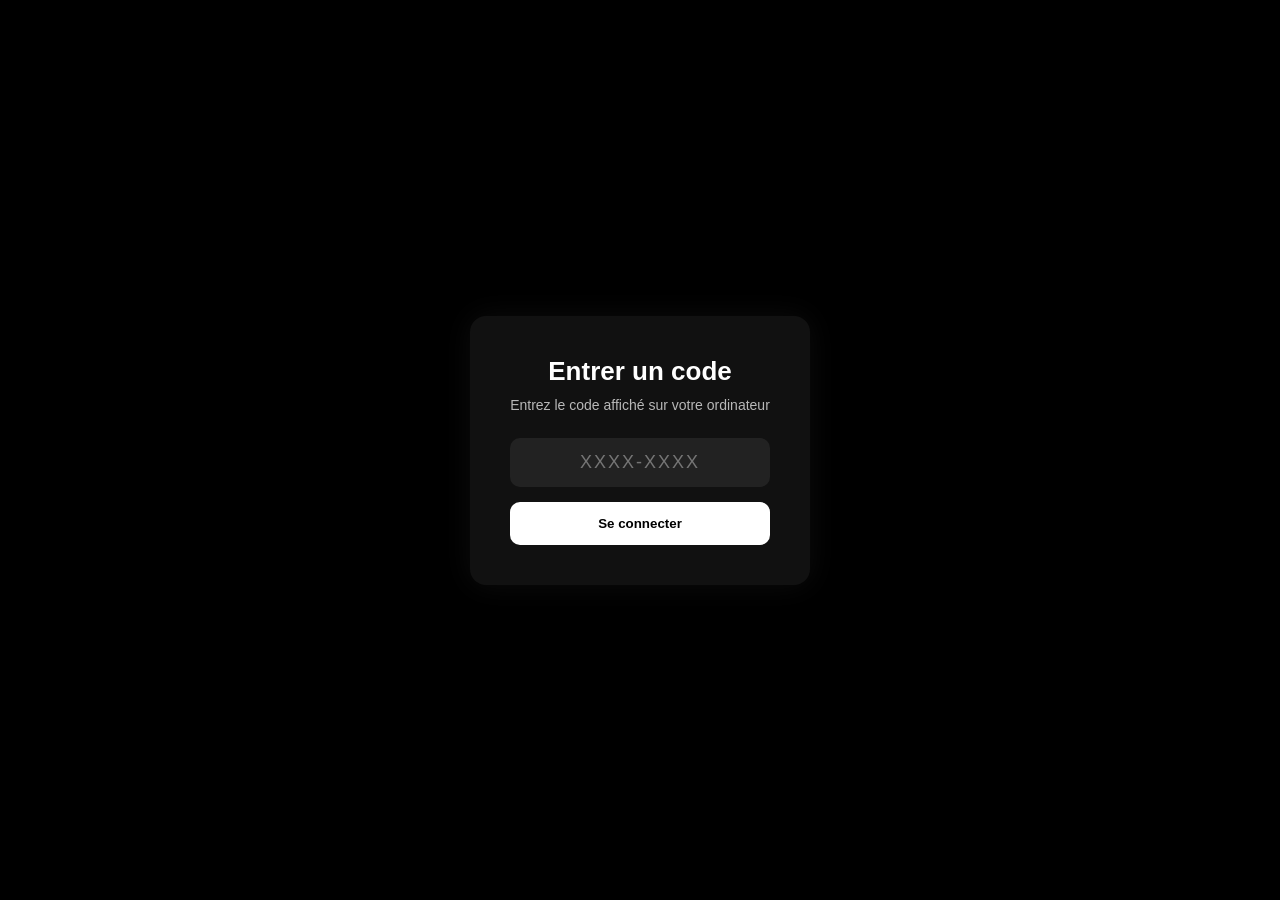
==== commit 95b895ea: "Update index.html" ====
--- a/index.html
+++ b/index.html
@@ -1,587 +1,91 @@
 <!DOCTYPE html>
 <html lang="fr">
 <head>
-  <meta charset="UTF-8" />
-  <meta name="viewport" content="width=device-width, initial-scale=1.0" />
-  <title>Klyre — Connexion</title>
-  <link rel="stylesheet" href="style.css" />
-  <style>
-    *, *::before, *::after { box-sizing: border-box; margin: 0; padding: 0; }
+<meta charset="UTF-8">
+<title>Accès ordinateur</title>
 
-    :root {
-      --bg: #f0f0ed;
-      --accent: #7c6eff;
-      --accent-light: #ede9ff;
-      --accent-soft: #b8b0ff;
-      --surface: #ffffff;
-      --border: #e4e4e0;
-      --text: #1a1a1f;
-      --text-muted: #8a8a96;
-      --text-xs: #b0b0bc;
-      --sidebar-bg: #1a1a1f;
-    }
+<style>
+*{box-sizing:border-box;margin:0;padding:0}
 
-    body {
-      font-family: 'Plein', sans-serif;
-      background: var(--bg);
-      color: var(--text);
-      min-height: 100vh;
-      overflow-x: hidden;
-    }
+body{
+  background:#000;
+  font-family:Arial, sans-serif;
+  color:#fff;
+  display:flex;
+  justify-content:center;
+  align-items:center;
+  height:100vh;
+}
 
-    /* NAV */
-    .nav {
-      position: fixed; top: 0; left: 0; right: 0;
-      z-index: 100;
-      height: 64px;
-      display: flex; align-items: center; justify-content: space-between;
-      padding: 0 40px;
-      background: rgba(240,240,237,0.85);
-      backdrop-filter: blur(14px);
-      border-bottom: 1px solid rgba(0,0,0,0.06);
-    }
+.container{
+  background:#111;
+  padding:40px;
+  border-radius:16px;
+  width:340px;
+  text-align:center;
+  box-shadow:0 0 30px rgba(255,255,255,0.05);
+}
 
-    .nav-brand { display: flex; align-items: center; gap: 10px; }
-    .nav-icon { width: 34px; height: 34px; background: var(--accent); border-radius: 9px; display: grid; place-items: center; }
-    .nav-name { font-size: 19px; font-weight: 800; letter-spacing: -0.5px; }
-    .nav-sub { font-size: 10px; color: var(--accent); font-weight: 600; letter-spacing: 0.08em; text-transform: uppercase; }
+h1{
+  font-size:26px;
+  margin-bottom:10px;
+}
 
-    .nav-cta {
-      background: var(--sidebar-bg); color: #fff; border: none; border-radius: 8px;
-      padding: 9px 18px; font-family: 'Plein', sans-serif; font-size: 13px; font-weight: 600;
-      cursor: pointer; transition: opacity .15s;
-    }
-    .nav-cta:hover { opacity: .75; }
+p{
+  font-size:14px;
+  opacity:0.7;
+  margin-bottom:25px;
+}
 
-    /* HERO GRID */
-    .hero {
-      min-height: 100vh;
-      display: grid; grid-template-columns: 1fr 460px;
-      padding-top: 64px;
-    }
+input{
+  width:100%;
+  padding:14px;
+  border:none;
+  border-radius:10px;
+  margin-bottom:15px;
+  background:#222;
+  color:#fff;
+  font-size:18px;
+  text-align:center;
+  letter-spacing:2px;
+}
 
-    /* LEFT */
-    .hero-left {
-      display: flex; flex-direction: column; justify-content: center;
-      padding: 80px 56px 80px 80px; gap: 32px;
-      animation: fadeUp .6s cubic-bezier(.22,1,.36,1) both;
-    }
+button{
+  width:100%;
+  padding:14px;
+  border:none;
+  border-radius:10px;
+  background:#fff;
+  color:#000;
+  font-weight:bold;
+  cursor:pointer;
+  transition:0.3s;
+}
 
-    @keyframes fadeUp {
-      from { opacity: 0; transform: translateY(24px); }
-      to   { opacity: 1; transform: none; }
-    }
+button:hover{
+  opacity:0.8;
+}
+</style>
+</head>
 
-    .eyebrow {
-      display: inline-flex; align-items: center; gap: 7px;
-      background: var(--sidebar-bg); color: var(--accent-soft);
-      font-size: 11px; font-weight: 600; padding: 7px 14px; border-radius: 99px;
-      letter-spacing: 0.08em; text-transform: uppercase; width: fit-content;
-    }
-
-    .hero-title {
-      font-size: 54px; font-weight: 900; letter-spacing: -2.5px;
-      line-height: 0.97; color: var(--text);
-    }
-    .hero-title .hl { color: var(--accent); }
-
-    .hero-desc {
-      font-size: 15px; color: var(--text-muted); line-height: 1.7; max-width: 390px;
-    }
-
-    /* Mock screen */
-    .mock {
-      background: #fff; border-radius: 16px; overflow: hidden;
-      border: 1px solid var(--border);
-      box-shadow: 0 20px 56px rgba(0,0,0,0.10);
-      max-width: 400px;
-    }
-
-    .mock-bar {
-      background: #f7f7f5; border-bottom: 1px solid var(--border);
-      padding: 10px 14px; display: flex; align-items: center; gap: 6px;
-    }
-
-    .dot { width: 10px; height: 10px; border-radius: 50%; }
-    .dot:nth-child(1) { background: #ff5f57; }
-    .dot:nth-child(2) { background: #febc2e; }
-    .dot:nth-child(3) { background: #28c840; }
-
-    .mock-url { flex: 1; height: 20px; background: #ececea; border-radius: 4px; margin-left: 8px; }
-
-    .mock-body { display: flex; height: 170px; }
-
-    .mock-sb {
-      width: 48px; background: var(--sidebar-bg);
-      display: flex; flex-direction: column; align-items: center;
-      padding: 14px 0; gap: 10px;
-    }
-
-    .sb-dot { width: 26px; height: 26px; border-radius: 7px; background: rgba(255,255,255,0.08); }
-    .sb-dot.on { background: var(--accent); }
-
-    .mock-cnt {
-      flex: 1; padding: 14px;
-      display: flex; flex-direction: column; gap: 8px;
-    }
-
-    .mr { height: 8px; background: #f0f0ed; border-radius: 4px; }
-    .mr.s { width: 55%; }
-    .mr.xs { width: 35%; }
-    .mr.a { background: var(--accent-light); width: 48%; }
-
-    /* RIGHT */
-    .hero-right {
-      background: var(--surface); border-left: 1px solid var(--border);
-      display: flex; flex-direction: column; justify-content: center; align-items: center;
-      padding: 60px 48px;
-      animation: slideIn .55s cubic-bezier(.22,1,.36,1) .08s both;
-    }
-
-    @keyframes slideIn {
-      from { opacity: 0; transform: translateX(22px); }
-      to   { opacity: 1; transform: none; }
-    }
-
-    .card { width: 100%; max-width: 340px; display: flex; flex-direction: column; gap: 0; }
-
-    .card-title { font-size: 22px; font-weight: 800; letter-spacing: -0.6px; margin-bottom: 6px; }
-    .card-sub { font-size: 13px; color: var(--text-muted); margin-bottom: 26px; line-height: 1.55; }
-
-    /* Tabs */
-    .tabs {
-      display: flex; background: var(--bg); border-radius: 11px; padding: 4px; gap: 3px;
-      margin-bottom: 26px;
-    }
-
-    .tab {
-      flex: 1; padding: 10px 0; border: none; background: none;
-      border-radius: 8px; font-family: 'Plein', sans-serif; font-size: 13px;
-      font-weight: 500; color: var(--text-muted); cursor: pointer;
-      transition: all .17s; display: flex; align-items: center; justify-content: center; gap: 6px;
-    }
-    .tab.on { background: #fff; color: var(--text); font-weight: 700; box-shadow: 0 2px 8px rgba(0,0,0,0.09); }
-
-    /* Panels */
-    .panel { display: none; flex-direction: column; gap: 18px; }
-    .panel.on { display: flex; animation: pIn .22s ease both; }
-
-    @keyframes pIn {
-      from { opacity: 0; transform: translateY(6px); }
-      to   { opacity: 1; transform: none; }
-    }
-
-    /* QR PANEL */
-    .qr-wrap {
-      background: var(--bg); border-radius: 16px; padding: 22px;
-      display: flex; flex-direction: column; align-items: center; gap: 16px;
-    }
-
-    .qr-lbl { font-size: 12px; color: var(--text-muted); font-weight: 500; }
-
-    .qr-frame {
-      position: relative; width: 166px; height: 166px;
-      background: #fff; border-radius: 16px; border: 2px solid var(--border);
-      display: grid; place-items: center; overflow: hidden;
-    }
-
-    .qc { position: absolute; width: 22px; height: 22px; border: 3px solid var(--accent); }
-    .qc.tl { top: 7px; left: 7px; border-right: none; border-bottom: none; border-radius: 4px 0 0 0; }
-    .qc.tr { top: 7px; right: 7px; border-left: none; border-bottom: none; border-radius: 0 4px 0 0; }
-    .qc.bl { bottom: 7px; left: 7px; border-right: none; border-top: none; border-radius: 0 0 0 4px; }
-    .qc.br { bottom: 7px; right: 7px; border-left: none; border-top: none; border-radius: 0 0 4px 0; }
-
-    .qr-scan {
-      position: absolute; left: 7px; right: 7px; height: 2px;
-      background: linear-gradient(90deg, transparent, var(--accent) 35%, var(--accent-soft) 65%, transparent);
-      animation: scan 2.5s ease-in-out infinite; top: 7px; border-radius: 1px;
-    }
-
-    @keyframes scan {
-      0%   { top: 7px; opacity: 0; }
-      8%   { opacity: 1; }
-      88%  { top: calc(100% - 7px); opacity: 1; }
-      100% { top: calc(100% - 7px); opacity: 0; }
-    }
-
-    .qr-steps { display: flex; flex-direction: column; gap: 9px; width: 100%; }
-
-    .qs { display: flex; align-items: center; gap: 10px; font-size: 12px; color: var(--text-muted); }
-    .qn {
-      width: 19px; height: 19px; min-width: 19px;
-      background: var(--accent-light); color: var(--accent);
-      border-radius: 50%; font-size: 10px; font-weight: 700; display: grid; place-items: center;
-    }
-
-    /* CODE PANEL */
-    .sec-lbl { font-size: 12px; color: var(--text-muted); font-weight: 500; }
-
-    /* Suggestion */
-    .sug {
-      background: var(--bg); border: 1.5px dashed #c4b8ff;
-      border-radius: 13px; padding: 15px 16px;
-      display: flex; align-items: center; justify-content: space-between;
-      cursor: pointer; transition: all .18s; user-select: none;
-    }
-    .sug:hover { background: var(--accent-light); border-color: var(--accent); transform: translateY(-2px); box-shadow: 0 8px 22px rgba(124,110,255,0.17); }
-    .sug:active { transform: scale(0.98); }
-
-    .sug-inner { display: flex; flex-direction: column; gap: 3px; }
-    .sug-eye { font-size: 10px; font-weight: 700; color: var(--accent); text-transform: uppercase; letter-spacing: 0.1em; display: flex; align-items: center; gap: 5px; }
-    .sug-code { font-size: 19px; font-weight: 900; letter-spacing: 0.12em; color: var(--text); }
-    .sug-hint { font-size: 11px; color: var(--text-xs); }
-
-    .sug-arr {
-      width: 34px; height: 34px; background: var(--accent); border-radius: 9px;
-      display: grid; place-items: center; flex-shrink: 0; transition: transform .15s;
-    }
-    .sug:hover .sug-arr { transform: translateX(3px); }
-
-    /* Divider */
-    .divider {
-      display: flex; align-items: center; gap: 9px;
-      font-size: 11px; color: var(--text-xs); font-weight: 600; letter-spacing: 0.06em;
-    }
-    .divider::before, .divider::after { content: ''; flex: 1; height: 1px; background: var(--border); }
-
-    /* Input */
-    .inp-wrap {
-      display: flex; align-items: center;
-      background: var(--bg); border: 2px solid var(--border); border-radius: 12px;
-      padding: 4px 4px 4px 15px; transition: border-color .18s, background .18s;
-    }
-    .inp-wrap:focus-within { border-color: var(--accent); background: #fff; }
-    .inp-wrap.ok { border-color: #4dd9a0; background: #f0fdf8; animation: okPulse .4s ease; }
-
-    @keyframes okPulse {
-      0%   { box-shadow: 0 0 0 0 rgba(77,217,160,0.4); }
-      100% { box-shadow: 0 0 0 10px rgba(77,217,160,0); }
-    }
-
-    .code-inp {
-      flex: 1; border: none; background: none; outline: none;
-      font-family: 'Plein', sans-serif; font-size: 17px; font-weight: 700;
-      letter-spacing: 0.1em; color: var(--text); padding: 8px 0; min-width: 0;
-      text-transform: uppercase;
-    }
-    .code-inp::placeholder { font-size: 13px; font-weight: 400; letter-spacing: 0.02em; color: var(--text-xs); text-transform: none; }
-
-    .x-btn {
-      width: 30px; height: 30px; background: var(--border); border: none; border-radius: 7px;
-      cursor: pointer; color: var(--text-muted); font-size: 13px;
-      display: grid; place-items: center; flex-shrink: 0; transition: background .14s, color .14s;
-    }
-    .x-btn:hover { background: #d8d8d4; color: var(--text); }
-
-    /* Connect btn */
-    .conn-btn {
-      width: 100%; padding: 15px; background: var(--accent); color: #fff;
-      border: none; border-radius: 12px; font-family: 'Plein', sans-serif;
-      font-size: 15px; font-weight: 700; letter-spacing: 0.02em; cursor: pointer;
-      transition: all .18s; box-shadow: 0 6px 20px rgba(124,110,255,0.38);
-      display: flex; align-items: center; justify-content: center; gap: 8px;
-    }
-    .conn-btn:hover:not(:disabled) { background: #6a5bef; transform: translateY(-2px); box-shadow: 0 12px 30px rgba(124,110,255,0.48); }
-    .conn-btn:active:not(:disabled) { transform: scale(0.98); }
-    .conn-btn:disabled { background: #d4d0f0; box-shadow: none; cursor: not-allowed; color: #a8a4d8; }
-
-    .fn { font-size: 11px; color: var(--text-xs); text-align: center; line-height: 1.6; }
-    .fn a { color: var(--accent-soft); text-decoration: none; }
-    .fn a:hover { color: var(--accent); }
-
-    /* Footer */
-    .foot {
-      position: fixed; bottom: 0; left: 0; right: 0;
-      height: 46px; background: rgba(240,240,237,0.82);
-      backdrop-filter: blur(10px); border-top: 1px solid var(--border);
-      display: flex; align-items: center; justify-content: center;
-      gap: 18px; font-size: 12px; color: var(--text-xs);
-    }
-    .foot a { color: var(--text-xs); text-decoration: none; }
-    .foot a:hover { color: var(--accent); }
-
-    @keyframes spin { to { transform: rotate(360deg); } }
-    .spin { animation: spin .9s linear infinite; display: inline-block; }
-  </style>
-</head>
 <body>
 
-<nav class="nav">
-  <div class="nav-brand">
-    <div class="nav-icon">
-      <svg width="18" height="18" fill="none" viewBox="0 0 24 24">
-        <path d="M4 6a2 2 0 012-2h3l2 2h7a2 2 0 012 2v8a2 2 0 01-2 2H6a2 2 0 01-2-2V6z" fill="#fff"/>
-      </svg>
-    </div>
-    <div>
-      <div class="nav-name">Klyre</div>
-      <div class="nav-sub">Fichiers Cloud</div>
-    </div>
-  </div>
-  <button class="nav-cta">✦ Klyre +</button>
-</nav>
+<div class="container">
+  <h1>Entrer un code</h1>
+  <p>Entrez le code affiché sur votre ordinateur</p>
 
-<div class="hero">
-
-  <!-- LEFT -->
-  <div class="hero-left">
-    <span class="eyebrow">
-      <svg width="11" height="11" fill="#b8b0ff" viewBox="0 0 24 24"><path d="M13 10V3L4 14h7v7l9-11h-7z"/></svg>
-      Connexion sécurisée
-    </span>
-
-    <h1 class="hero-title">
-      Vos fichiers,<br/>
-      <span class="hl">partout,</span><br/>
-      toujours.
-    </h1>
-
-    <p class="hero-desc">
-      Scannez le QR code depuis l'application Klyre sur votre téléphone, ou entrez votre code d'accès pour rejoindre votre espace cloud en un instant.
-    </p>
-
-    <div class="mock">
-      <div class="mock-bar">
-        <div class="dot"></div><div class="dot"></div><div class="dot"></div>
-        <div class="mock-url"></div>
-      </div>
-      <div class="mock-body">
-        <div class="mock-sb">
-          <div class="sb-dot on"></div>
-          <div class="sb-dot"></div>
-          <div class="sb-dot"></div>
-          <div class="sb-dot"></div>
-        </div>
-        <div class="mock-cnt">
-          <div class="mr a"></div>
-          <div class="mr"></div>
-          <div class="mr s"></div>
-          <div class="mr"></div>
-          <div class="mr xs"></div>
-          <div class="mr"></div>
-          <div class="mr s"></div>
-          <div class="mr xs"></div>
-        </div>
-      </div>
-    </div>
-  </div>
-
-  <!-- RIGHT -->
-  <div class="hero-right">
-    <div class="card">
-      <div class="card-title">Se connecter</div>
-      <div class="card-sub">Choisissez votre méthode pour accéder à votre espace Klyre.</div>
-
-      <div class="tabs">
-        <button class="tab on" id="tQR" onclick="sw('qr')">
-          <svg width="13" height="13" fill="none" viewBox="0 0 24 24"><rect x="3" y="3" width="8" height="8" rx="1.5" stroke="currentColor" stroke-width="2"/><rect x="13" y="3" width="8" height="8" rx="1.5" stroke="currentColor" stroke-width="2"/><rect x="3" y="13" width="8" height="8" rx="1.5" stroke="currentColor" stroke-width="2"/><rect x="14" y="14" width="2" height="2" fill="currentColor"/><rect x="18" y="14" width="2" height="2" fill="currentColor"/><rect x="14" y="18" width="2" height="2" fill="currentColor"/><rect x="18" y="18" width="2" height="2" fill="currentColor"/><rect x="16" y="16" width="2" height="2" fill="currentColor"/></svg>
-          QR code
-        </button>
-        <button class="tab" id="tCode" onclick="sw('code')">
-          <svg width="13" height="13" fill="none" viewBox="0 0 24 24"><rect x="3" y="11" width="18" height="11" rx="2" stroke="currentColor" stroke-width="2"/><path d="M7 11V7a5 5 0 0110 0v4" stroke="currentColor" stroke-width="2" stroke-linecap="round"/></svg>
-          Code d'accès
-        </button>
-      </div>
-
-      <!-- QR PANEL -->
-      <div class="panel on" id="pQR">
-        <div class="qr-wrap">
-          <span class="qr-lbl">Connexion rapide par code QR</span>
-
-          <div class="qr-frame">
-            <div class="qc tl"></div>
-            <div class="qc tr"></div>
-            <div class="qc bl"></div>
-            <div class="qc br"></div>
-            <div class="qr-scan"></div>
-            <svg width="126" height="126" viewBox="0 0 126 126" fill="none" xmlns="http://www.w3.org/2000/svg" style="image-rendering:pixelated">
-              <rect x="5" y="5" width="35" height="35" rx="4" fill="#1a1a1f"/>
-              <rect x="11" y="11" width="23" height="23" rx="2" fill="#fff"/>
-              <rect x="16" y="16" width="13" height="13" rx="1" fill="#1a1a1f"/>
-              <rect x="86" y="5" width="35" height="35" rx="4" fill="#1a1a1f"/>
-              <rect x="92" y="11" width="23" height="23" rx="2" fill="#fff"/>
-              <rect x="97" y="16" width="13" height="13" rx="1" fill="#1a1a1f"/>
-              <rect x="5" y="86" width="35" height="35" rx="4" fill="#1a1a1f"/>
-              <rect x="11" y="92" width="23" height="23" rx="2" fill="#fff"/>
-              <rect x="16" y="97" width="13" height="13" rx="1" fill="#1a1a1f"/>
-              <!-- data -->
-              <rect x="47" y="5" width="5" height="5" rx="1" fill="#1a1a1f"/>
-              <rect x="56" y="5" width="5" height="5" rx="1" fill="#1a1a1f"/>
-              <rect x="65" y="5" width="5" height="5" rx="1" fill="#1a1a1f"/>
-              <rect x="74" y="5" width="5" height="5" rx="1" fill="#1a1a1f"/>
-              <rect x="47" y="14" width="5" height="5" rx="1" fill="#1a1a1f"/>
-              <rect x="65" y="14" width="5" height="5" rx="1" fill="#1a1a1f"/>
-              <rect x="74" y="14" width="5" height="5" rx="1" fill="#1a1a1f"/>
-              <rect x="47" y="23" width="5" height="5" rx="1" fill="#1a1a1f"/>
-              <rect x="56" y="23" width="5" height="5" rx="1" fill="#1a1a1f"/>
-              <rect x="74" y="23" width="5" height="5" rx="1" fill="#1a1a1f"/>
-              <rect x="47" y="32" width="5" height="5" rx="1" fill="#1a1a1f"/>
-              <rect x="65" y="32" width="5" height="5" rx="1" fill="#1a1a1f"/>
-              <rect x="5" y="47" width="5" height="5" rx="1" fill="#1a1a1f"/>
-              <rect x="14" y="47" width="5" height="5" rx="1" fill="#1a1a1f"/>
-              <rect x="32" y="47" width="5" height="5" rx="1" fill="#1a1a1f"/>
-              <rect x="47" y="47" width="5" height="5" rx="1" fill="#1a1a1f"/>
-              <rect x="56" y="47" width="5" height="5" rx="1" fill="#1a1a1f"/>
-              <rect x="74" y="47" width="5" height="5" rx="1" fill="#1a1a1f"/>
-              <rect x="95" y="47" width="5" height="5" rx="1" fill="#1a1a1f"/>
-              <rect x="113" y="47" width="5" height="5" rx="1" fill="#1a1a1f"/>
-              <rect x="5" y="56" width="5" height="5" rx="1" fill="#1a1a1f"/>
-              <rect x="23" y="56" width="5" height="5" rx="1" fill="#1a1a1f"/>
-              <rect x="47" y="56" width="5" height="5" rx="1" fill="#1a1a1f"/>
-              <rect x="65" y="56" width="5" height="5" rx="1" fill="#7c6eff"/>
-              <rect x="74" y="56" width="5" height="5" rx="1" fill="#7c6eff"/>
-              <rect x="86" y="56" width="5" height="5" rx="1" fill="#7c6eff"/>
-              <rect x="104" y="56" width="5" height="5" rx="1" fill="#1a1a1f"/>
-              <rect x="116" y="56" width="5" height="5" rx="1" fill="#1a1a1f"/>
-              <rect x="14" y="65" width="5" height="5" rx="1" fill="#1a1a1f"/>
-              <rect x="32" y="65" width="5" height="5" rx="1" fill="#1a1a1f"/>
-              <rect x="47" y="65" width="5" height="5" rx="1" fill="#1a1a1f"/>
-              <rect x="65" y="65" width="5" height="5" rx="1" fill="#7c6eff"/>
-              <rect x="86" y="65" width="5" height="5" rx="1" fill="#1a1a1f"/>
-              <rect x="95" y="65" width="5" height="5" rx="1" fill="#1a1a1f"/>
-              <rect x="116" y="65" width="5" height="5" rx="1" fill="#1a1a1f"/>
-              <rect x="5" y="74" width="5" height="5" rx="1" fill="#1a1a1f"/>
-              <rect x="23" y="74" width="5" height="5" rx="1" fill="#1a1a1f"/>
-              <rect x="41" y="74" width="5" height="5" rx="1" fill="#1a1a1f"/>
-              <rect x="56" y="74" width="5" height="5" rx="1" fill="#1a1a1f"/>
-              <rect x="74" y="74" width="5" height="5" rx="1" fill="#1a1a1f"/>
-              <rect x="95" y="74" width="5" height="5" rx="1" fill="#1a1a1f"/>
-              <rect x="104" y="74" width="5" height="5" rx="1" fill="#1a1a1f"/>
-              <rect x="47" y="86" width="5" height="5" rx="1" fill="#1a1a1f"/>
-              <rect x="65" y="86" width="5" height="5" rx="1" fill="#1a1a1f"/>
-              <rect x="74" y="86" width="5" height="5" rx="1" fill="#1a1a1f"/>
-              <rect x="95" y="86" width="5" height="5" rx="1" fill="#1a1a1f"/>
-              <rect x="116" y="86" width="5" height="5" rx="1" fill="#1a1a1f"/>
-              <rect x="47" y="95" width="5" height="5" rx="1" fill="#1a1a1f"/>
-              <rect x="56" y="95" width="5" height="5" rx="1" fill="#1a1a1f"/>
-              <rect x="74" y="95" width="5" height="5" rx="1" fill="#1a1a1f"/>
-              <rect x="86" y="95" width="5" height="5" rx="1" fill="#1a1a1f"/>
-              <rect x="104" y="95" width="5" height="5" rx="1" fill="#1a1a1f"/>
-              <rect x="116" y="95" width="5" height="5" rx="1" fill="#1a1a1f"/>
-              <rect x="47" y="104" width="5" height="5" rx="1" fill="#1a1a1f"/>
-              <rect x="65" y="104" width="5" height="5" rx="1" fill="#1a1a1f"/>
-              <rect x="86" y="104" width="5" height="5" rx="1" fill="#1a1a1f"/>
-              <rect x="95" y="104" width="5" height="5" rx="1" fill="#1a1a1f"/>
-              <rect x="104" y="104" width="5" height="5" rx="1" fill="#1a1a1f"/>
-              <rect x="47" y="113" width="5" height="5" rx="1" fill="#1a1a1f"/>
-              <rect x="56" y="113" width="5" height="5" rx="1" fill="#1a1a1f"/>
-              <rect x="74" y="113" width="5" height="5" rx="1" fill="#1a1a1f"/>
-              <rect x="116" y="113" width="5" height="5" rx="1" fill="#1a1a1f"/>
-            </svg>
-          </div>
-
-          <div class="qr-steps">
-            <div class="qs"><div class="qn">1</div><span>Ouvrez l'app <strong>Klyre</strong> sur votre smartphone.</span></div>
-            <div class="qs"><div class="qn">2</div><span>Allez dans <strong>Paramètres → Scanner</strong>.</span></div>
-            <div class="qs"><div class="qn">3</div><span>Scannez ce code pour vous connecter.</span></div>
-          </div>
-        </div>
-      </div>
-
-      <!-- CODE PANEL -->
-      <div class="panel" id="pCode">
-        <span class="sec-lbl">Code d'accès suggéré — cliquez pour pré-remplir</span>
-
-        <div class="sug" id="sugCard" onclick="prefill()">
-          <div class="sug-inner">
-            <span class="sug-eye">
-              <svg width="10" height="10" fill="#7c6eff" viewBox="0 0 24 24"><path d="M13 10V3L4 14h7v7l9-11h-7z"/></svg>
-              Code suggéré
-            </span>
-            <span class="sug-code">456 · KLYRE · 234</span>
-            <span class="sug-hint">Cliquez pour pré-remplir automatiquement</span>
-          </div>
-          <div class="sug-arr">
-            <svg width="16" height="16" fill="none" viewBox="0 0 24 24">
-              <path d="M5 12h14M12 5l7 7-7 7" stroke="#fff" stroke-width="2.2" stroke-linecap="round" stroke-linejoin="round"/>
-            </svg>
-          </div>
-        </div>
-
-        <div class="divider">ou saisir manuellement</div>
-
-        <div class="inp-wrap" id="inpWrap">
-          <input class="code-inp" id="ci" type="text" placeholder="Ex : 456 · KLYRE · 234"
-            maxlength="20" autocomplete="off" spellcheck="false" oninput="onType()"/>
-          <button class="x-btn" onclick="clear_()">✕</button>
-        </div>
-
-        <button class="conn-btn" id="connBtn" disabled onclick="go()">
-          <svg width="15" height="15" fill="none" viewBox="0 0 24 24"><path d="M5 12h14M12 5l7 7-7 7" stroke="#fff" stroke-width="2.2" stroke-linecap="round" stroke-linejoin="round"/></svg>
-          Se connecter
-        </button>
-
-        <p class="fn">En vous connectant vous acceptez nos <a href="#">CGU</a> et notre <a href="#">politique de confidentialité</a>.</p>
-      </div>
-
-    </div>
-  </div>
+  <form id="loginForm">
+    <input type="text" placeholder="XXXX-XXXX" required>
+    <button type="submit">Se connecter</button>
+  </form>
 </div>
 
-<footer class="foot">
-  <span>© 2026 Klyre</span>
-  <span>·</span>
-  <a href="#">Aide</a>
-  <span>·</span>
-  <a href="#">Nous contacter</a>
-  <span>·</span>
-  <a href="index.html">Interface →</a>
-</footer>
+<script>
+document.getElementById("loginForm").addEventListener("submit", function(e){
+  e.preventDefault(); // bloque le refresh
+  window.location.href = "dashboard.html"; // redirection
+});
+</script>
 
-<script>
-  function sw(t) {
-    ['QR','Code'].forEach(k => {
-      document.getElementById('t'+k).classList.remove('on');
-      document.getElementById('p'+k).classList.remove('on');
-    });
-    const key = t === 'qr' ? 'QR' : 'Code';
-    document.getElementById('t'+key).classList.add('on');
-    document.getElementById('p'+key).classList.add('on');
-  }
-
-  function norm(v) { return v.replace(/[\s·\-\.]/g,'').toUpperCase(); }
-  function valid(v) { return norm(v) === '456KLYRE234'; }
-
-  function onType() {
-    document.getElementById('connBtn').disabled = !valid(document.getElementById('ci').value);
-    if (!document.getElementById('ci').value) resetSug();
-  }
-
-  function prefill() {
-    document.getElementById('ci').value = '456 · KLYRE · 234';
-    const w = document.getElementById('inpWrap');
-    w.classList.add('ok');
-    setTimeout(() => w.classList.remove('ok'), 700);
-    const s = document.getElementById('sugCard');
-    s.style.opacity = '0.4';
-    s.style.pointerEvents = 'none';
-    document.getElementById('connBtn').disabled = false;
-    document.getElementById('ci').focus();
-  }
-
-  function clear_() {
-    document.getElementById('ci').value = '';
-    document.getElementById('connBtn').disabled = true;
-    document.getElementById('inpWrap').classList.remove('ok');
-    resetSug();
-  }
-
-  function resetSug() {
-    const s = document.getElementById('sugCard');
-    s.style.opacity = '1';
-    s.style.pointerEvents = 'all';
-  }
-
-  function go() {
-    const b = document.getElementById('connBtn');
-    b.innerHTML = '<span class="spin">⏳</span> Connexion…';
-    b.disabled = true;
-    setTimeout(() => { window.location.href = 'index.html'; }, 1000);
-  }
-
-  document.addEventListener('keydown', e => {
-    if (e.key === 'Enter' && !document.getElementById('connBtn').disabled) go();
-  });
-</script>
 </body>
 </html>
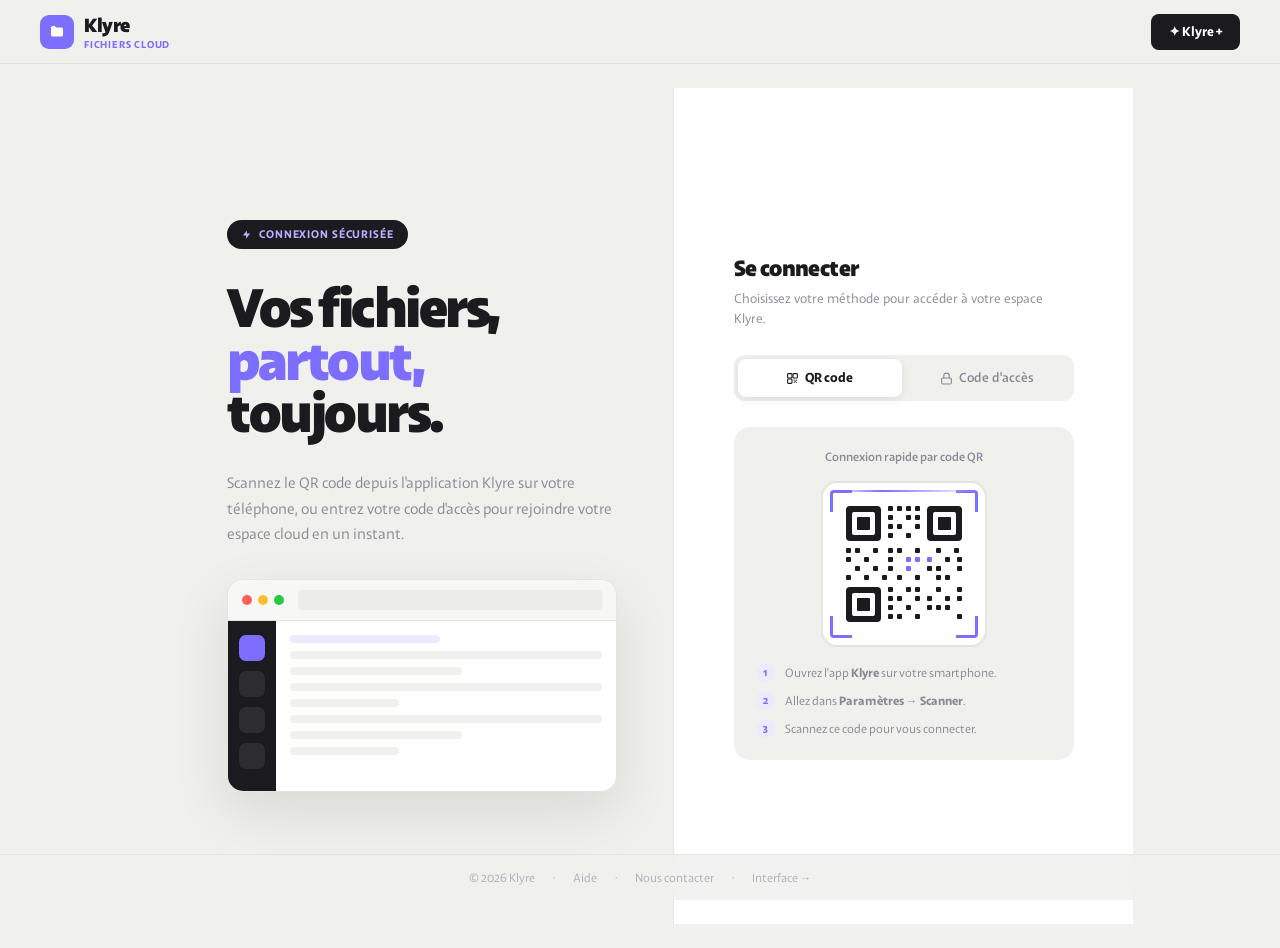
==== commit a05b855e: "Add files via upload" ====
--- a/index.html
+++ b/index.html
@@ -1,91 +1,587 @@
 <!DOCTYPE html>
 <html lang="fr">
 <head>
-<meta charset="UTF-8">
-<title>Accès ordinateur</title>
-
-<style>
-*{box-sizing:border-box;margin:0;padding:0}
-
-body{
-  background:#000;
-  font-family:Arial, sans-serif;
-  color:#fff;
-  display:flex;
-  justify-content:center;
-  align-items:center;
-  height:100vh;
-}
-
-.container{
-  background:#111;
-  padding:40px;
-  border-radius:16px;
-  width:340px;
-  text-align:center;
-  box-shadow:0 0 30px rgba(255,255,255,0.05);
-}
-
-h1{
-  font-size:26px;
-  margin-bottom:10px;
-}
-
-p{
-  font-size:14px;
-  opacity:0.7;
-  margin-bottom:25px;
-}
-
-input{
-  width:100%;
-  padding:14px;
-  border:none;
-  border-radius:10px;
-  margin-bottom:15px;
-  background:#222;
-  color:#fff;
-  font-size:18px;
-  text-align:center;
-  letter-spacing:2px;
-}
-
-button{
-  width:100%;
-  padding:14px;
-  border:none;
-  border-radius:10px;
-  background:#fff;
-  color:#000;
-  font-weight:bold;
-  cursor:pointer;
-  transition:0.3s;
-}
-
-button:hover{
-  opacity:0.8;
-}
-</style>
+  <meta charset="UTF-8" />
+  <meta name="viewport" content="width=device-width, initial-scale=1.0" />
+  <title>Klyre — Connexion</title>
+  <link rel="stylesheet" href="style.css" />
+  <style>
+    *, *::before, *::after { box-sizing: border-box; margin: 0; padding: 0; }
+
+    :root {
+      --bg: #f0f0ed;
+      --accent: #7c6eff;
+      --accent-light: #ede9ff;
+      --accent-soft: #b8b0ff;
+      --surface: #ffffff;
+      --border: #e4e4e0;
+      --text: #1a1a1f;
+      --text-muted: #8a8a96;
+      --text-xs: #b0b0bc;
+      --sidebar-bg: #1a1a1f;
+    }
+
+    body {
+      font-family: 'Plein', sans-serif;
+      background: var(--bg);
+      color: var(--text);
+      min-height: 100vh;
+      overflow-x: hidden;
+    }
+
+    /* NAV */
+    .nav {
+      position: fixed; top: 0; left: 0; right: 0;
+      z-index: 100;
+      height: 64px;
+      display: flex; align-items: center; justify-content: space-between;
+      padding: 0 40px;
+      background: rgba(240,240,237,0.85);
+      backdrop-filter: blur(14px);
+      border-bottom: 1px solid rgba(0,0,0,0.06);
+    }
+
+    .nav-brand { display: flex; align-items: center; gap: 10px; }
+    .nav-icon { width: 34px; height: 34px; background: var(--accent); border-radius: 9px; display: grid; place-items: center; }
+    .nav-name { font-size: 19px; font-weight: 800; letter-spacing: -0.5px; }
+    .nav-sub { font-size: 10px; color: var(--accent); font-weight: 600; letter-spacing: 0.08em; text-transform: uppercase; }
+
+    .nav-cta {
+      background: var(--sidebar-bg); color: #fff; border: none; border-radius: 8px;
+      padding: 9px 18px; font-family: 'Plein', sans-serif; font-size: 13px; font-weight: 600;
+      cursor: pointer; transition: opacity .15s;
+    }
+    .nav-cta:hover { opacity: .75; }
+
+    /* HERO GRID */
+    .hero {
+      min-height: 100vh;
+      display: grid; grid-template-columns: 1fr 460px;
+      padding-top: 64px;
+    }
+
+    /* LEFT */
+    .hero-left {
+      display: flex; flex-direction: column; justify-content: center;
+      padding: 80px 56px 80px 80px; gap: 32px;
+      animation: fadeUp .6s cubic-bezier(.22,1,.36,1) both;
+    }
+
+    @keyframes fadeUp {
+      from { opacity: 0; transform: translateY(24px); }
+      to   { opacity: 1; transform: none; }
+    }
+
+    .eyebrow {
+      display: inline-flex; align-items: center; gap: 7px;
+      background: var(--sidebar-bg); color: var(--accent-soft);
+      font-size: 11px; font-weight: 600; padding: 7px 14px; border-radius: 99px;
+      letter-spacing: 0.08em; text-transform: uppercase; width: fit-content;
+    }
+
+    .hero-title {
+      font-size: 54px; font-weight: 900; letter-spacing: -2.5px;
+      line-height: 0.97; color: var(--text);
+    }
+    .hero-title .hl { color: var(--accent); }
+
+    .hero-desc {
+      font-size: 15px; color: var(--text-muted); line-height: 1.7; max-width: 390px;
+    }
+
+    /* Mock screen */
+    .mock {
+      background: #fff; border-radius: 16px; overflow: hidden;
+      border: 1px solid var(--border);
+      box-shadow: 0 20px 56px rgba(0,0,0,0.10);
+      max-width: 400px;
+    }
+
+    .mock-bar {
+      background: #f7f7f5; border-bottom: 1px solid var(--border);
+      padding: 10px 14px; display: flex; align-items: center; gap: 6px;
+    }
+
+    .dot { width: 10px; height: 10px; border-radius: 50%; }
+    .dot:nth-child(1) { background: #ff5f57; }
+    .dot:nth-child(2) { background: #febc2e; }
+    .dot:nth-child(3) { background: #28c840; }
+
+    .mock-url { flex: 1; height: 20px; background: #ececea; border-radius: 4px; margin-left: 8px; }
+
+    .mock-body { display: flex; height: 170px; }
+
+    .mock-sb {
+      width: 48px; background: var(--sidebar-bg);
+      display: flex; flex-direction: column; align-items: center;
+      padding: 14px 0; gap: 10px;
+    }
+
+    .sb-dot { width: 26px; height: 26px; border-radius: 7px; background: rgba(255,255,255,0.08); }
+    .sb-dot.on { background: var(--accent); }
+
+    .mock-cnt {
+      flex: 1; padding: 14px;
+      display: flex; flex-direction: column; gap: 8px;
+    }
+
+    .mr { height: 8px; background: #f0f0ed; border-radius: 4px; }
+    .mr.s { width: 55%; }
+    .mr.xs { width: 35%; }
+    .mr.a { background: var(--accent-light); width: 48%; }
+
+    /* RIGHT */
+    .hero-right {
+      background: var(--surface); border-left: 1px solid var(--border);
+      display: flex; flex-direction: column; justify-content: center; align-items: center;
+      padding: 60px 48px;
+      animation: slideIn .55s cubic-bezier(.22,1,.36,1) .08s both;
+    }
+
+    @keyframes slideIn {
+      from { opacity: 0; transform: translateX(22px); }
+      to   { opacity: 1; transform: none; }
+    }
+
+    .card { width: 100%; max-width: 340px; display: flex; flex-direction: column; gap: 0; }
+
+    .card-title { font-size: 22px; font-weight: 800; letter-spacing: -0.6px; margin-bottom: 6px; }
+    .card-sub { font-size: 13px; color: var(--text-muted); margin-bottom: 26px; line-height: 1.55; }
+
+    /* Tabs */
+    .tabs {
+      display: flex; background: var(--bg); border-radius: 11px; padding: 4px; gap: 3px;
+      margin-bottom: 26px;
+    }
+
+    .tab {
+      flex: 1; padding: 10px 0; border: none; background: none;
+      border-radius: 8px; font-family: 'Plein', sans-serif; font-size: 13px;
+      font-weight: 500; color: var(--text-muted); cursor: pointer;
+      transition: all .17s; display: flex; align-items: center; justify-content: center; gap: 6px;
+    }
+    .tab.on { background: #fff; color: var(--text); font-weight: 700; box-shadow: 0 2px 8px rgba(0,0,0,0.09); }
+
+    /* Panels */
+    .panel { display: none; flex-direction: column; gap: 18px; }
+    .panel.on { display: flex; animation: pIn .22s ease both; }
+
+    @keyframes pIn {
+      from { opacity: 0; transform: translateY(6px); }
+      to   { opacity: 1; transform: none; }
+    }
+
+    /* QR PANEL */
+    .qr-wrap {
+      background: var(--bg); border-radius: 16px; padding: 22px;
+      display: flex; flex-direction: column; align-items: center; gap: 16px;
+    }
+
+    .qr-lbl { font-size: 12px; color: var(--text-muted); font-weight: 500; }
+
+    .qr-frame {
+      position: relative; width: 166px; height: 166px;
+      background: #fff; border-radius: 16px; border: 2px solid var(--border);
+      display: grid; place-items: center; overflow: hidden;
+    }
+
+    .qc { position: absolute; width: 22px; height: 22px; border: 3px solid var(--accent); }
+    .qc.tl { top: 7px; left: 7px; border-right: none; border-bottom: none; border-radius: 4px 0 0 0; }
+    .qc.tr { top: 7px; right: 7px; border-left: none; border-bottom: none; border-radius: 0 4px 0 0; }
+    .qc.bl { bottom: 7px; left: 7px; border-right: none; border-top: none; border-radius: 0 0 0 4px; }
+    .qc.br { bottom: 7px; right: 7px; border-left: none; border-top: none; border-radius: 0 0 4px 0; }
+
+    .qr-scan {
+      position: absolute; left: 7px; right: 7px; height: 2px;
+      background: linear-gradient(90deg, transparent, var(--accent) 35%, var(--accent-soft) 65%, transparent);
+      animation: scan 2.5s ease-in-out infinite; top: 7px; border-radius: 1px;
+    }
+
+    @keyframes scan {
+      0%   { top: 7px; opacity: 0; }
+      8%   { opacity: 1; }
+      88%  { top: calc(100% - 7px); opacity: 1; }
+      100% { top: calc(100% - 7px); opacity: 0; }
+    }
+
+    .qr-steps { display: flex; flex-direction: column; gap: 9px; width: 100%; }
+
+    .qs { display: flex; align-items: center; gap: 10px; font-size: 12px; color: var(--text-muted); }
+    .qn {
+      width: 19px; height: 19px; min-width: 19px;
+      background: var(--accent-light); color: var(--accent);
+      border-radius: 50%; font-size: 10px; font-weight: 700; display: grid; place-items: center;
+    }
+
+    /* CODE PANEL */
+    .sec-lbl { font-size: 12px; color: var(--text-muted); font-weight: 500; }
+
+    /* Suggestion */
+    .sug {
+      background: var(--bg); border: 1.5px dashed #c4b8ff;
+      border-radius: 13px; padding: 15px 16px;
+      display: flex; align-items: center; justify-content: space-between;
+      cursor: pointer; transition: all .18s; user-select: none;
+    }
+    .sug:hover { background: var(--accent-light); border-color: var(--accent); transform: translateY(-2px); box-shadow: 0 8px 22px rgba(124,110,255,0.17); }
+    .sug:active { transform: scale(0.98); }
+
+    .sug-inner { display: flex; flex-direction: column; gap: 3px; }
+    .sug-eye { font-size: 10px; font-weight: 700; color: var(--accent); text-transform: uppercase; letter-spacing: 0.1em; display: flex; align-items: center; gap: 5px; }
+    .sug-code { font-size: 19px; font-weight: 900; letter-spacing: 0.12em; color: var(--text); }
+    .sug-hint { font-size: 11px; color: var(--text-xs); }
+
+    .sug-arr {
+      width: 34px; height: 34px; background: var(--accent); border-radius: 9px;
+      display: grid; place-items: center; flex-shrink: 0; transition: transform .15s;
+    }
+    .sug:hover .sug-arr { transform: translateX(3px); }
+
+    /* Divider */
+    .divider {
+      display: flex; align-items: center; gap: 9px;
+      font-size: 11px; color: var(--text-xs); font-weight: 600; letter-spacing: 0.06em;
+    }
+    .divider::before, .divider::after { content: ''; flex: 1; height: 1px; background: var(--border); }
+
+    /* Input */
+    .inp-wrap {
+      display: flex; align-items: center;
+      background: var(--bg); border: 2px solid var(--border); border-radius: 12px;
+      padding: 4px 4px 4px 15px; transition: border-color .18s, background .18s;
+    }
+    .inp-wrap:focus-within { border-color: var(--accent); background: #fff; }
+    .inp-wrap.ok { border-color: #4dd9a0; background: #f0fdf8; animation: okPulse .4s ease; }
+
+    @keyframes okPulse {
+      0%   { box-shadow: 0 0 0 0 rgba(77,217,160,0.4); }
+      100% { box-shadow: 0 0 0 10px rgba(77,217,160,0); }
+    }
+
+    .code-inp {
+      flex: 1; border: none; background: none; outline: none;
+      font-family: 'Plein', sans-serif; font-size: 17px; font-weight: 700;
+      letter-spacing: 0.1em; color: var(--text); padding: 8px 0; min-width: 0;
+      text-transform: uppercase;
+    }
+    .code-inp::placeholder { font-size: 13px; font-weight: 400; letter-spacing: 0.02em; color: var(--text-xs); text-transform: none; }
+
+    .x-btn {
+      width: 30px; height: 30px; background: var(--border); border: none; border-radius: 7px;
+      cursor: pointer; color: var(--text-muted); font-size: 13px;
+      display: grid; place-items: center; flex-shrink: 0; transition: background .14s, color .14s;
+    }
+    .x-btn:hover { background: #d8d8d4; color: var(--text); }
+
+    /* Connect btn */
+    .conn-btn {
+      width: 100%; padding: 15px; background: var(--accent); color: #fff;
+      border: none; border-radius: 12px; font-family: 'Plein', sans-serif;
+      font-size: 15px; font-weight: 700; letter-spacing: 0.02em; cursor: pointer;
+      transition: all .18s; box-shadow: 0 6px 20px rgba(124,110,255,0.38);
+      display: flex; align-items: center; justify-content: center; gap: 8px;
+    }
+    .conn-btn:hover:not(:disabled) { background: #6a5bef; transform: translateY(-2px); box-shadow: 0 12px 30px rgba(124,110,255,0.48); }
+    .conn-btn:active:not(:disabled) { transform: scale(0.98); }
+    .conn-btn:disabled { background: #d4d0f0; box-shadow: none; cursor: not-allowed; color: #a8a4d8; }
+
+    .fn { font-size: 11px; color: var(--text-xs); text-align: center; line-height: 1.6; }
+    .fn a { color: var(--accent-soft); text-decoration: none; }
+    .fn a:hover { color: var(--accent); }
+
+    /* Footer */
+    .foot {
+      position: fixed; bottom: 0; left: 0; right: 0;
+      height: 46px; background: rgba(240,240,237,0.82);
+      backdrop-filter: blur(10px); border-top: 1px solid var(--border);
+      display: flex; align-items: center; justify-content: center;
+      gap: 18px; font-size: 12px; color: var(--text-xs);
+    }
+    .foot a { color: var(--text-xs); text-decoration: none; }
+    .foot a:hover { color: var(--accent); }
+
+    @keyframes spin { to { transform: rotate(360deg); } }
+    .spin { animation: spin .9s linear infinite; display: inline-block; }
+  </style>
 </head>
-
 <body>
 
-<div class="container">
-  <h1>Entrer un code</h1>
-  <p>Entrez le code affiché sur votre ordinateur</p>
-
-  <form id="loginForm">
-    <input type="text" placeholder="XXXX-XXXX" required>
-    <button type="submit">Se connecter</button>
-  </form>
+<nav class="nav">
+  <div class="nav-brand">
+    <div class="nav-icon">
+      <svg width="18" height="18" fill="none" viewBox="0 0 24 24">
+        <path d="M4 6a2 2 0 012-2h3l2 2h7a2 2 0 012 2v8a2 2 0 01-2 2H6a2 2 0 01-2-2V6z" fill="#fff"/>
+      </svg>
+    </div>
+    <div>
+      <div class="nav-name">Klyre</div>
+      <div class="nav-sub">Fichiers Cloud</div>
+    </div>
+  </div>
+  <button class="nav-cta">✦ Klyre +</button>
+</nav>
+
+<div class="hero">
+
+  <!-- LEFT -->
+  <div class="hero-left">
+    <span class="eyebrow">
+      <svg width="11" height="11" fill="#b8b0ff" viewBox="0 0 24 24"><path d="M13 10V3L4 14h7v7l9-11h-7z"/></svg>
+      Connexion sécurisée
+    </span>
+
+    <h1 class="hero-title">
+      Vos fichiers,<br/>
+      <span class="hl">partout,</span><br/>
+      toujours.
+    </h1>
+
+    <p class="hero-desc">
+      Scannez le QR code depuis l'application Klyre sur votre téléphone, ou entrez votre code d'accès pour rejoindre votre espace cloud en un instant.
+    </p>
+
+    <div class="mock">
+      <div class="mock-bar">
+        <div class="dot"></div><div class="dot"></div><div class="dot"></div>
+        <div class="mock-url"></div>
+      </div>
+      <div class="mock-body">
+        <div class="mock-sb">
+          <div class="sb-dot on"></div>
+          <div class="sb-dot"></div>
+          <div class="sb-dot"></div>
+          <div class="sb-dot"></div>
+        </div>
+        <div class="mock-cnt">
+          <div class="mr a"></div>
+          <div class="mr"></div>
+          <div class="mr s"></div>
+          <div class="mr"></div>
+          <div class="mr xs"></div>
+          <div class="mr"></div>
+          <div class="mr s"></div>
+          <div class="mr xs"></div>
+        </div>
+      </div>
+    </div>
+  </div>
+
+  <!-- RIGHT -->
+  <div class="hero-right">
+    <div class="card">
+      <div class="card-title">Se connecter</div>
+      <div class="card-sub">Choisissez votre méthode pour accéder à votre espace Klyre.</div>
+
+      <div class="tabs">
+        <button class="tab on" id="tQR" onclick="sw('qr')">
+          <svg width="13" height="13" fill="none" viewBox="0 0 24 24"><rect x="3" y="3" width="8" height="8" rx="1.5" stroke="currentColor" stroke-width="2"/><rect x="13" y="3" width="8" height="8" rx="1.5" stroke="currentColor" stroke-width="2"/><rect x="3" y="13" width="8" height="8" rx="1.5" stroke="currentColor" stroke-width="2"/><rect x="14" y="14" width="2" height="2" fill="currentColor"/><rect x="18" y="14" width="2" height="2" fill="currentColor"/><rect x="14" y="18" width="2" height="2" fill="currentColor"/><rect x="18" y="18" width="2" height="2" fill="currentColor"/><rect x="16" y="16" width="2" height="2" fill="currentColor"/></svg>
+          QR code
+        </button>
+        <button class="tab" id="tCode" onclick="sw('code')">
+          <svg width="13" height="13" fill="none" viewBox="0 0 24 24"><rect x="3" y="11" width="18" height="11" rx="2" stroke="currentColor" stroke-width="2"/><path d="M7 11V7a5 5 0 0110 0v4" stroke="currentColor" stroke-width="2" stroke-linecap="round"/></svg>
+          Code d'accès
+        </button>
+      </div>
+
+      <!-- QR PANEL -->
+      <div class="panel on" id="pQR">
+        <div class="qr-wrap">
+          <span class="qr-lbl">Connexion rapide par code QR</span>
+
+          <div class="qr-frame">
+            <div class="qc tl"></div>
+            <div class="qc tr"></div>
+            <div class="qc bl"></div>
+            <div class="qc br"></div>
+            <div class="qr-scan"></div>
+            <svg width="126" height="126" viewBox="0 0 126 126" fill="none" xmlns="http://www.w3.org/2000/svg" style="image-rendering:pixelated">
+              <rect x="5" y="5" width="35" height="35" rx="4" fill="#1a1a1f"/>
+              <rect x="11" y="11" width="23" height="23" rx="2" fill="#fff"/>
+              <rect x="16" y="16" width="13" height="13" rx="1" fill="#1a1a1f"/>
+              <rect x="86" y="5" width="35" height="35" rx="4" fill="#1a1a1f"/>
+              <rect x="92" y="11" width="23" height="23" rx="2" fill="#fff"/>
+              <rect x="97" y="16" width="13" height="13" rx="1" fill="#1a1a1f"/>
+              <rect x="5" y="86" width="35" height="35" rx="4" fill="#1a1a1f"/>
+              <rect x="11" y="92" width="23" height="23" rx="2" fill="#fff"/>
+              <rect x="16" y="97" width="13" height="13" rx="1" fill="#1a1a1f"/>
+              <!-- data -->
+              <rect x="47" y="5" width="5" height="5" rx="1" fill="#1a1a1f"/>
+              <rect x="56" y="5" width="5" height="5" rx="1" fill="#1a1a1f"/>
+              <rect x="65" y="5" width="5" height="5" rx="1" fill="#1a1a1f"/>
+              <rect x="74" y="5" width="5" height="5" rx="1" fill="#1a1a1f"/>
+              <rect x="47" y="14" width="5" height="5" rx="1" fill="#1a1a1f"/>
+              <rect x="65" y="14" width="5" height="5" rx="1" fill="#1a1a1f"/>
+              <rect x="74" y="14" width="5" height="5" rx="1" fill="#1a1a1f"/>
+              <rect x="47" y="23" width="5" height="5" rx="1" fill="#1a1a1f"/>
+              <rect x="56" y="23" width="5" height="5" rx="1" fill="#1a1a1f"/>
+              <rect x="74" y="23" width="5" height="5" rx="1" fill="#1a1a1f"/>
+              <rect x="47" y="32" width="5" height="5" rx="1" fill="#1a1a1f"/>
+              <rect x="65" y="32" width="5" height="5" rx="1" fill="#1a1a1f"/>
+              <rect x="5" y="47" width="5" height="5" rx="1" fill="#1a1a1f"/>
+              <rect x="14" y="47" width="5" height="5" rx="1" fill="#1a1a1f"/>
+              <rect x="32" y="47" width="5" height="5" rx="1" fill="#1a1a1f"/>
+              <rect x="47" y="47" width="5" height="5" rx="1" fill="#1a1a1f"/>
+              <rect x="56" y="47" width="5" height="5" rx="1" fill="#1a1a1f"/>
+              <rect x="74" y="47" width="5" height="5" rx="1" fill="#1a1a1f"/>
+              <rect x="95" y="47" width="5" height="5" rx="1" fill="#1a1a1f"/>
+              <rect x="113" y="47" width="5" height="5" rx="1" fill="#1a1a1f"/>
+              <rect x="5" y="56" width="5" height="5" rx="1" fill="#1a1a1f"/>
+              <rect x="23" y="56" width="5" height="5" rx="1" fill="#1a1a1f"/>
+              <rect x="47" y="56" width="5" height="5" rx="1" fill="#1a1a1f"/>
+              <rect x="65" y="56" width="5" height="5" rx="1" fill="#7c6eff"/>
+              <rect x="74" y="56" width="5" height="5" rx="1" fill="#7c6eff"/>
+              <rect x="86" y="56" width="5" height="5" rx="1" fill="#7c6eff"/>
+              <rect x="104" y="56" width="5" height="5" rx="1" fill="#1a1a1f"/>
+              <rect x="116" y="56" width="5" height="5" rx="1" fill="#1a1a1f"/>
+              <rect x="14" y="65" width="5" height="5" rx="1" fill="#1a1a1f"/>
+              <rect x="32" y="65" width="5" height="5" rx="1" fill="#1a1a1f"/>
+              <rect x="47" y="65" width="5" height="5" rx="1" fill="#1a1a1f"/>
+              <rect x="65" y="65" width="5" height="5" rx="1" fill="#7c6eff"/>
+              <rect x="86" y="65" width="5" height="5" rx="1" fill="#1a1a1f"/>
+              <rect x="95" y="65" width="5" height="5" rx="1" fill="#1a1a1f"/>
+              <rect x="116" y="65" width="5" height="5" rx="1" fill="#1a1a1f"/>
+              <rect x="5" y="74" width="5" height="5" rx="1" fill="#1a1a1f"/>
+              <rect x="23" y="74" width="5" height="5" rx="1" fill="#1a1a1f"/>
+              <rect x="41" y="74" width="5" height="5" rx="1" fill="#1a1a1f"/>
+              <rect x="56" y="74" width="5" height="5" rx="1" fill="#1a1a1f"/>
+              <rect x="74" y="74" width="5" height="5" rx="1" fill="#1a1a1f"/>
+              <rect x="95" y="74" width="5" height="5" rx="1" fill="#1a1a1f"/>
+              <rect x="104" y="74" width="5" height="5" rx="1" fill="#1a1a1f"/>
+              <rect x="47" y="86" width="5" height="5" rx="1" fill="#1a1a1f"/>
+              <rect x="65" y="86" width="5" height="5" rx="1" fill="#1a1a1f"/>
+              <rect x="74" y="86" width="5" height="5" rx="1" fill="#1a1a1f"/>
+              <rect x="95" y="86" width="5" height="5" rx="1" fill="#1a1a1f"/>
+              <rect x="116" y="86" width="5" height="5" rx="1" fill="#1a1a1f"/>
+              <rect x="47" y="95" width="5" height="5" rx="1" fill="#1a1a1f"/>
+              <rect x="56" y="95" width="5" height="5" rx="1" fill="#1a1a1f"/>
+              <rect x="74" y="95" width="5" height="5" rx="1" fill="#1a1a1f"/>
+              <rect x="86" y="95" width="5" height="5" rx="1" fill="#1a1a1f"/>
+              <rect x="104" y="95" width="5" height="5" rx="1" fill="#1a1a1f"/>
+              <rect x="116" y="95" width="5" height="5" rx="1" fill="#1a1a1f"/>
+              <rect x="47" y="104" width="5" height="5" rx="1" fill="#1a1a1f"/>
+              <rect x="65" y="104" width="5" height="5" rx="1" fill="#1a1a1f"/>
+              <rect x="86" y="104" width="5" height="5" rx="1" fill="#1a1a1f"/>
+              <rect x="95" y="104" width="5" height="5" rx="1" fill="#1a1a1f"/>
+              <rect x="104" y="104" width="5" height="5" rx="1" fill="#1a1a1f"/>
+              <rect x="47" y="113" width="5" height="5" rx="1" fill="#1a1a1f"/>
+              <rect x="56" y="113" width="5" height="5" rx="1" fill="#1a1a1f"/>
+              <rect x="74" y="113" width="5" height="5" rx="1" fill="#1a1a1f"/>
+              <rect x="116" y="113" width="5" height="5" rx="1" fill="#1a1a1f"/>
+            </svg>
+          </div>
+
+          <div class="qr-steps">
+            <div class="qs"><div class="qn">1</div><span>Ouvrez l'app <strong>Klyre</strong> sur votre smartphone.</span></div>
+            <div class="qs"><div class="qn">2</div><span>Allez dans <strong>Paramètres → Scanner</strong>.</span></div>
+            <div class="qs"><div class="qn">3</div><span>Scannez ce code pour vous connecter.</span></div>
+          </div>
+        </div>
+      </div>
+
+      <!-- CODE PANEL -->
+      <div class="panel" id="pCode">
+        <span class="sec-lbl">Code d'accès suggéré — cliquez pour pré-remplir</span>
+
+        <div class="sug" id="sugCard" onclick="prefill()">
+          <div class="sug-inner">
+            <span class="sug-eye">
+              <svg width="10" height="10" fill="#7c6eff" viewBox="0 0 24 24"><path d="M13 10V3L4 14h7v7l9-11h-7z"/></svg>
+              Code suggéré
+            </span>
+            <span class="sug-code">456 · KLYRE · 234</span>
+            <span class="sug-hint">Cliquez pour pré-remplir automatiquement</span>
+          </div>
+          <div class="sug-arr">
+            <svg width="16" height="16" fill="none" viewBox="0 0 24 24">
+              <path d="M5 12h14M12 5l7 7-7 7" stroke="#fff" stroke-width="2.2" stroke-linecap="round" stroke-linejoin="round"/>
+            </svg>
+          </div>
+        </div>
+
+        <div class="divider">ou saisir manuellement</div>
+
+        <div class="inp-wrap" id="inpWrap">
+          <input class="code-inp" id="ci" type="text" placeholder="Ex : 456 · KLYRE · 234"
+            maxlength="20" autocomplete="off" spellcheck="false" oninput="onType()"/>
+          <button class="x-btn" onclick="clear_()">✕</button>
+        </div>
+
+        <button class="conn-btn" id="connBtn" disabled onclick="go()">
+          <svg width="15" height="15" fill="none" viewBox="0 0 24 24"><path d="M5 12h14M12 5l7 7-7 7" stroke="#fff" stroke-width="2.2" stroke-linecap="round" stroke-linejoin="round"/></svg>
+          Se connecter
+        </button>
+
+        <p class="fn">En vous connectant vous acceptez nos <a href="#">CGU</a> et notre <a href="#">politique de confidentialité</a>.</p>
+      </div>
+
+    </div>
+  </div>
 </div>
 
+<footer class="foot">
+  <span>© 2026 Klyre</span>
+  <span>·</span>
+  <a href="#">Aide</a>
+  <span>·</span>
+  <a href="#">Nous contacter</a>
+  <span>·</span>
+  <a href="index.html">Interface →</a>
+</footer>
+
 <script>
-document.getElementById("loginForm").addEventListener("submit", function(e){
-  e.preventDefault(); // bloque le refresh
-  window.location.href = "dashboard.html"; // redirection
-});
+  function sw(t) {
+    ['QR','Code'].forEach(k => {
+      document.getElementById('t'+k).classList.remove('on');
+      document.getElementById('p'+k).classList.remove('on');
+    });
+    const key = t === 'qr' ? 'QR' : 'Code';
+    document.getElementById('t'+key).classList.add('on');
+    document.getElementById('p'+key).classList.add('on');
+  }
+
+  function norm(v) { return v.replace(/[\s·\-\.]/g,'').toUpperCase(); }
+  function valid(v) { return norm(v) === '456KLYRE234'; }
+
+  function onType() {
+    document.getElementById('connBtn').disabled = !valid(document.getElementById('ci').value);
+    if (!document.getElementById('ci').value) resetSug();
+  }
+
+  function prefill() {
+    document.getElementById('ci').value = '456 · KLYRE · 234';
+    const w = document.getElementById('inpWrap');
+    w.classList.add('ok');
+    setTimeout(() => w.classList.remove('ok'), 700);
+    const s = document.getElementById('sugCard');
+    s.style.opacity = '0.4';
+    s.style.pointerEvents = 'none';
+    document.getElementById('connBtn').disabled = false;
+    document.getElementById('ci').focus();
+  }
+
+  function clear_() {
+    document.getElementById('ci').value = '';
+    document.getElementById('connBtn').disabled = true;
+    document.getElementById('inpWrap').classList.remove('ok');
+    resetSug();
+  }
+
+  function resetSug() {
+    const s = document.getElementById('sugCard');
+    s.style.opacity = '1';
+    s.style.pointerEvents = 'all';
+  }
+
+  function go() {
+    const b = document.getElementById('connBtn');
+    b.innerHTML = '<span class="spin">⏳</span> Connexion…';
+    b.disabled = true;
+    setTimeout(() => { window.location.href = 'index.html'; }, 1000);
+  }
+
+  document.addEventListener('keydown', e => {
+    if (e.key === 'Enter' && !document.getElementById('connBtn').disabled) go();
+  });
 </script>
-
 </body>
 </html>
--- a/style.css
+++ b/style.css
@@ -0,0 +1,708 @@
+@font-face { font-family: 'Plein'; src: url('[data-uri]') format('opentype'); font-weight: 400; font-style: normal; }
+    @font-face { font-family: 'Plein'; src: url('[data-uri]') format('opentype'); font-weight: 500; font-style: normal; }
+    @font-face { font-family: 'Plein'; src: url('[data-uri]') format('opentype'); font-weight: 700; font-style: normal; }
+    @font-face { font-family: 'Plein'; src: url('[data-uri]') format('opentype'); font-weight: 900; font-style: normal; }
+    *, *::before, *::after { box-sizing: border-box; margin: 0; padding: 0; }
+
+    :root {
+      --bg: #f0f0ed;
+      --sidebar-bg: #1a1a1f;
+      --sidebar-text: #a8a8b3;
+      --sidebar-active: #ffffff;
+      --accent: #7c6eff;
+      --accent-light: #ede9ff;
+      --accent-soft: #b8b0ff;
+      --surface: #ffffff;
+      --border: #e4e4e0;
+      --text: #1a1a1f;
+      --text-muted: #8a8a96;
+      --text-xs: #b0b0bc;
+      --danger: #ff5e5e;
+      --success: #4dd9a0;
+      --sidebar-w: 260px;
+      --radius: 14px;
+      --radius-sm: 8px;
+    }
+
+    body {
+      font-family: 'Plein', sans-serif;
+      background: var(--bg);
+      color: var(--text);
+      min-height: 100vh;
+      display: flex;
+      align-items: center;
+      justify-content: center;
+      padding: 24px;
+    }
+
+    .app-shell {
+      display: flex;
+      width: 100%;
+      max-width: 1100px;
+      min-height: 680px;
+      background: var(--surface);
+      border-radius: 24px;
+      overflow: hidden;
+      box-shadow: 0 32px 80px rgba(0,0,0,0.12), 0 2px 8px rgba(0,0,0,0.06);
+      animation: shellIn 0.5s cubic-bezier(.22,1,.36,1) both;
+    }
+
+    @keyframes shellIn {
+      from { opacity: 0; transform: translateY(18px) scale(0.98); }
+      to   { opacity: 1; transform: none; }
+    }
+
+    /* ── SIDEBAR ── */
+    .sidebar {
+      width: var(--sidebar-w);
+      background: var(--sidebar-bg);
+      display: flex;
+      flex-direction: column;
+      padding: 28px 20px;
+      flex-shrink: 0;
+      gap: 0;
+    }
+
+    .brand {
+      display: flex;
+      align-items: center;
+      gap: 10px;
+      margin-bottom: 32px;
+      padding-left: 4px;
+    }
+
+    .brand-icon {
+      width: 36px;
+      height: 36px;
+      background: var(--accent);
+      border-radius: 10px;
+      display: flex;
+      align-items: center;
+      justify-content: center;
+    }
+
+    .brand-icon svg { display: block; }
+
+    .brand-name {
+      font-family: 'Plein', sans-serif;
+      font-size: 20px;
+      font-weight: 800;
+      letter-spacing: -0.5px;
+      color: #fff;
+      line-height: 1;
+    }
+
+    .brand-sub {
+      font-size: 10px;
+      font-weight: 500;
+      color: var(--accent-soft);
+      letter-spacing: 0.06em;
+      text-transform: uppercase;
+      margin-top: 1px;
+    }
+
+    .add-btn {
+      display: flex;
+      align-items: center;
+      justify-content: center;
+      gap: 8px;
+      background: var(--accent);
+      color: #fff;
+      border: none;
+      border-radius: var(--radius-sm);
+      padding: 12px 16px;
+      font-family: 'Plein', sans-serif;
+      font-weight: 600;
+      font-size: 14px;
+      cursor: pointer;
+      transition: background 0.18s, transform 0.12s;
+      width: 100%;
+      margin-bottom: 28px;
+      letter-spacing: 0.01em;
+    }
+    .add-btn:hover { background: #6a5bef; transform: translateY(-1px); }
+    .add-btn:active { transform: scale(0.98); }
+
+    .nav-label {
+      font-size: 10px;
+      font-weight: 600;
+      color: #4a4a5a;
+      letter-spacing: 0.1em;
+      text-transform: uppercase;
+      padding: 0 8px;
+      margin-bottom: 8px;
+    }
+
+    .nav-list { list-style: none; display: flex; flex-direction: column; gap: 2px; margin-bottom: 24px; }
+
+    .nav-item {
+      display: flex;
+      align-items: center;
+      gap: 10px;
+      padding: 10px 12px;
+      border-radius: var(--radius-sm);
+      color: var(--sidebar-text);
+      font-size: 14px;
+      font-weight: 400;
+      cursor: pointer;
+      transition: background 0.15s, color 0.15s;
+      position: relative;
+    }
+    .nav-item:hover { background: rgba(255,255,255,0.07); color: #e0e0ee; }
+    .nav-item.active {
+      background: rgba(124,110,255,0.18);
+      color: var(--sidebar-active);
+      font-weight: 500;
+    }
+    .nav-item.active::before {
+      content: '';
+      position: absolute;
+      left: 0; top: 50%;
+      transform: translateY(-50%);
+      width: 3px; height: 18px;
+      background: var(--accent);
+      border-radius: 0 3px 3px 0;
+    }
+
+    .storage-card {
+      background: rgba(255,255,255,0.05);
+      border: 1px solid rgba(255,255,255,0.07);
+      border-radius: var(--radius);
+      padding: 16px;
+      margin-top: auto;
+      margin-bottom: 16px;
+    }
+
+    .storage-header {
+      display: flex;
+      align-items: center;
+      gap: 8px;
+      font-size: 13px;
+      color: #e0e0ee;
+      font-weight: 500;
+      margin-bottom: 12px;
+    }
+
+    .storage-bar-bg {
+      background: rgba(255,255,255,0.1);
+      border-radius: 99px;
+      height: 5px;
+      overflow: hidden;
+      margin-bottom: 8px;
+    }
+
+    .storage-bar-fill {
+      height: 100%;
+      width: 51%;
+      background: linear-gradient(90deg, var(--accent), var(--accent-soft));
+      border-radius: 99px;
+      transition: width 0.8s cubic-bezier(.22,1,.36,1);
+    }
+
+    .storage-meta {
+      font-size: 11px;
+      color: #6a6a7a;
+      margin-bottom: 10px;
+    }
+    .storage-meta strong { color: #a0a0b0; }
+
+    .upgrade-link {
+      font-size: 12px;
+      color: var(--accent-soft);
+      font-weight: 600;
+      cursor: pointer;
+      text-decoration: none;
+      font-family: 'Plein', sans-serif;
+      letter-spacing: 0.02em;
+      transition: color 0.15s;
+    }
+    .upgrade-link:hover { color: var(--accent); }
+
+    .qr-card {
+      background: rgba(255,255,255,0.04);
+      border: 1px solid rgba(255,255,255,0.07);
+      border-radius: var(--radius);
+      padding: 14px;
+      display: flex;
+      align-items: center;
+      gap: 12px;
+    }
+
+    .qr-box {
+      width: 44px; height: 44px;
+      background: #fff;
+      border-radius: 6px;
+      display: grid;
+      place-items: center;
+      flex-shrink: 0;
+    }
+
+    .qr-text { font-size: 11px; color: #6a6a7a; line-height: 1.5; }
+    .qr-text strong { color: #a0a0b0; font-weight: 500; font-size: 12px; display: block; margin-bottom: 1px; }
+
+    /* ── MAIN ── */
+    .main {
+      flex: 1;
+      display: flex;
+      flex-direction: column;
+      background: var(--surface);
+    }
+
+    .topbar {
+      display: flex;
+      align-items: center;
+      gap: 16px;
+      padding: 22px 28px 18px;
+      border-bottom: 1px solid var(--border);
+    }
+
+    .search-wrap {
+      flex: 1;
+      position: relative;
+    }
+
+    .search-icon {
+      position: absolute;
+      left: 14px; top: 50%;
+      transform: translateY(-50%);
+      color: var(--text-xs);
+      pointer-events: none;
+    }
+
+    .search-input {
+      width: 100%;
+      background: var(--bg);
+      border: 1.5px solid transparent;
+      border-radius: var(--radius-sm);
+      padding: 10px 14px 10px 40px;
+      font-family: 'Plein', sans-serif;
+      font-size: 14px;
+      color: var(--text);
+      outline: none;
+      transition: border-color 0.18s, background 0.18s;
+    }
+    .search-input::placeholder { color: var(--text-xs); }
+    .search-input:focus { border-color: var(--accent); background: #fff; }
+
+    .pro-badge {
+      background: linear-gradient(135deg, var(--accent), #a78bfa);
+      color: #fff;
+      font-family: 'Plein', sans-serif;
+      font-size: 12px;
+      font-weight: 700;
+      padding: 8px 16px;
+      border-radius: 99px;
+      cursor: pointer;
+      border: none;
+      letter-spacing: 0.04em;
+      white-space: nowrap;
+      transition: opacity 0.15s, transform 0.12s;
+      box-shadow: 0 4px 16px rgba(124,110,255,0.35);
+    }
+    .pro-badge:hover { opacity: 0.88; transform: scale(1.03); }
+
+    .topbar-meta {
+      display: flex;
+      align-items: center;
+      gap: 16px;
+    }
+
+    .lang-btn {
+      background: none;
+      border: 1px solid var(--border);
+      border-radius: var(--radius-sm);
+      padding: 7px 12px;
+      font-size: 13px;
+      font-family: 'Plein', sans-serif;
+      color: var(--text-muted);
+      cursor: pointer;
+      display: flex;
+      align-items: center;
+      gap: 4px;
+      transition: border-color 0.15s, color 0.15s;
+    }
+    .lang-btn:hover { border-color: var(--accent); color: var(--text); }
+
+    .user-chip {
+      display: flex;
+      align-items: center;
+      gap: 8px;
+      background: var(--bg);
+      border-radius: 99px;
+      padding: 6px 14px 6px 6px;
+      cursor: pointer;
+      transition: background 0.15s;
+    }
+    .user-chip:hover { background: #e5e5e0; }
+
+    .avatar {
+      width: 28px; height: 28px;
+      background: var(--accent);
+      border-radius: 50%;
+      display: grid;
+      place-items: center;
+      font-family: 'Plein', sans-serif;
+      font-size: 11px;
+      font-weight: 700;
+      color: #fff;
+    }
+
+    .user-email { font-size: 13px; color: var(--text-muted); }
+
+    .content {
+      flex: 1;
+      padding: 24px 28px;
+    }
+
+    .content-header {
+      display: flex;
+      align-items: center;
+      justify-content: space-between;
+      margin-bottom: 20px;
+    }
+
+    .page-title {
+      font-family: 'Plein', sans-serif;
+      font-size: 22px;
+      font-weight: 700;
+      letter-spacing: -0.5px;
+      color: var(--text);
+    }
+
+    .header-actions {
+      display: flex;
+      align-items: center;
+      gap: 8px;
+    }
+
+    .icon-btn {
+      width: 34px; height: 34px;
+      background: var(--bg);
+      border: none;
+      border-radius: var(--radius-sm);
+      display: grid;
+      place-items: center;
+      cursor: pointer;
+      color: var(--text-muted);
+      transition: background 0.15s, color 0.15s;
+    }
+    .icon-btn:hover { background: var(--accent-light); color: var(--accent); }
+
+    .toolbar {
+      display: flex;
+      align-items: center;
+      gap: 10px;
+    }
+    .toolbar.hidden {
+      display: none;
+    }
+
+    .toolbar-btn {
+      display: flex;
+      align-items: center;
+      gap: 7px;
+      background: var(--bg);
+      border: 1.5px solid var(--border);
+      border-radius: var(--radius-sm);
+      padding: 9px 16px;
+      font-family: 'Plein', sans-serif;
+      font-size: 13px;
+      color: var(--text-muted);
+      cursor: pointer;
+      transition: border-color 0.15s, color 0.15s, background 0.15s;
+      font-weight: 500;
+    }
+    .toolbar-btn:hover { border-color: var(--accent); color: var(--accent); background: var(--accent-light); }
+
+    /* ── TABLE ── */
+    .file-table {
+      width: 100%;
+      border-collapse: collapse;
+    }
+
+    .file-table thead tr {
+      border-bottom: 1.5px solid var(--border);
+    }
+
+    .file-table th {
+      text-align: left;
+      padding: 10px 14px;
+      font-size: 12px;
+      font-weight: 600;
+      color: var(--text-muted);
+      letter-spacing: 0.04em;
+      text-transform: uppercase;
+      font-family: 'Plein', sans-serif;
+    }
+
+    .file-table th:first-child { width: 40px; }
+
+    .sort-btn {
+      background: none; border: none; cursor: pointer;
+      color: var(--text); font-family: 'Plein', sans-serif;
+      font-size: 12px; font-weight: 600;
+      letter-spacing: 0.04em; text-transform: uppercase;
+      display: flex; align-items: center; gap: 4px;
+      transition: color 0.15s;
+    }
+    .sort-btn:hover { color: var(--accent); }
+
+    .file-table tbody tr {
+      border-bottom: 1px solid var(--border);
+      transition: background 0.13s;
+      cursor: pointer;
+      animation: rowIn 0.35s cubic-bezier(.22,1,.36,1) both;
+    }
+
+    .file-table tbody tr:nth-child(1) { animation-delay: 0.08s; }
+    .file-table tbody tr:nth-child(2) { animation-delay: 0.14s; }
+    .file-table tbody tr:nth-child(3) { animation-delay: 0.20s; }
+
+    @keyframes rowIn {
+      from { opacity: 0; transform: translateX(-8px); }
+      to   { opacity: 1; transform: none; }
+    }
+
+    .file-table tbody tr:hover { background: #f7f7f4; }
+    .file-table tbody tr:last-child { border-bottom: none; }
+
+    .file-table td {
+      padding: 14px 14px;
+      font-size: 14px;
+      color: var(--text);
+      vertical-align: middle;
+    }
+
+    .checkbox-wrap { display: grid; place-items: center; }
+
+    .custom-checkbox {
+      width: 17px; height: 17px;
+      border: 1.5px solid var(--border);
+      border-radius: 4px;
+      appearance: none;
+      cursor: pointer;
+      transition: border-color 0.15s, background 0.15s;
+    }
+    .custom-checkbox:hover { border-color: var(--accent); }
+    .custom-checkbox:checked { background: var(--accent); border-color: var(--accent); }
+
+    .file-info {
+      display: flex;
+      align-items: center;
+      gap: 13px;
+    }
+
+    .file-icon {
+      width: 40px; height: 40px;
+      border-radius: 10px;
+      display: grid;
+      place-items: center;
+      flex-shrink: 0;
+    }
+
+    .file-icon.folder-safe {
+      background: linear-gradient(135deg, #3d3d50, #2a2a36);
+    }
+
+    .file-icon.folder-blue {
+      background: linear-gradient(135deg, #6ab0ff, #4090ee);
+    }
+
+    .file-name {
+      font-weight: 500;
+      font-size: 14px;
+      color: var(--accent);
+      display: block;
+      font-family: 'Plein', sans-serif;
+    }
+
+    .file-sub {
+      font-size: 12px;
+      color: var(--text-xs);
+      margin-top: 1px;
+    }
+
+    .type-pill {
+      display: inline-flex;
+      align-items: center;
+      background: var(--bg);
+      border: 1px solid var(--border);
+      border-radius: 99px;
+      padding: 4px 12px;
+      font-size: 12px;
+      color: var(--text-muted);
+      font-weight: 500;
+    }
+
+    .date-cell { color: var(--text-muted); font-size: 13px; }
+
+    .size-cell { color: var(--text-muted); font-size: 13px; }
+
+    .more-btn {
+      background: none;
+      border: none;
+      cursor: pointer;
+      color: var(--text-xs);
+      width: 32px; height: 32px;
+      border-radius: 6px;
+      display: grid;
+      place-items: center;
+      transition: background 0.15s, color 0.15s;
+    }
+    .more-btn:hover { background: var(--accent-light); color: var(--accent); }
+
+    .footer-links {
+      display: flex;
+      gap: 18px;
+      padding: 16px 28px;
+      border-top: 1px solid var(--border);
+    }
+
+    .footer-link {
+      font-size: 12px;
+      color: var(--text-xs);
+      text-decoration: none;
+      transition: color 0.15s;
+    }
+    .footer-link:hover { color: var(--accent); }
+
+    /* QR SVG mini */
+    .qr-svg { image-rendering: pixelated; }
+
+    /* ── MODAL OVERLAY ── */
+    .modal-overlay {
+      position: fixed;
+      inset: 0;
+      background: rgba(0,0,0,0.45);
+      backdrop-filter: blur(4px);
+      display: flex;
+      align-items: center;
+      justify-content: center;
+      z-index: 1000;
+      opacity: 0;
+      pointer-events: none;
+      transition: opacity 0.22s;
+    }
+    .modal-overlay.open {
+      opacity: 1;
+      pointer-events: all;
+    }
+    .modal-box {
+      background: #fff;
+      border-radius: 20px;
+      width: 640px;
+      max-width: 95vw;
+      padding: 32px;
+      box-shadow: 0 40px 100px rgba(0,0,0,0.18);
+      transform: translateY(16px) scale(0.97);
+      transition: transform 0.25s cubic-bezier(.22,1,.36,1);
+      position: relative;
+    }
+    .modal-overlay.open .modal-box {
+      transform: none;
+    }
+    .modal-close {
+      position: absolute;
+      top: 20px; right: 20px;
+      width: 32px; height: 32px;
+      background: var(--bg);
+      border: none;
+      border-radius: 8px;
+      cursor: pointer;
+      display: grid;
+      place-items: center;
+      color: var(--text-muted);
+      font-size: 18px;
+      transition: background 0.15s, color 0.15s;
+    }
+    .modal-close:hover { background: var(--accent-light); color: var(--accent); }
+
+    .converter-grid {
+      display: grid;
+      grid-template-columns: repeat(3, 1fr);
+      gap: 12px;
+      margin-top: 8px;
+    }
+
+    .converter-card {
+      border: 1.5px solid var(--border);
+      border-radius: 14px;
+      padding: 18px 16px;
+      cursor: pointer;
+      transition: border-color 0.15s, background 0.15s, transform 0.12s;
+    }
+    .converter-card:hover {
+      border-color: var(--accent);
+      background: var(--accent-light);
+      transform: translateY(-2px);
+    }
+
+    .conv-icon {
+      width: 44px; height: 52px;
+      position: relative;
+      margin-bottom: 12px;
+    }
+    .conv-icon svg { display: block; }
+    .conv-badge {
+      position: absolute;
+      bottom: 0; left: 4px;
+      font-family: 'Plein', sans-serif;
+      font-size: 8px;
+      font-weight: 900;
+      color: #fff;
+      padding: 2px 5px;
+      border-radius: 3px;
+      letter-spacing: 0.04em;
+    }
+
+    .conv-title {
+      font-family: 'Plein', sans-serif;
+      font-weight: 700;
+      font-size: 14px;
+      color: var(--text);
+      margin-bottom: 4px;
+    }
+    .conv-desc {
+      font-size: 12px;
+      color: var(--text-muted);
+      line-height: 1.4;
+    }
+
+    /* ── SELECTION ACTION BAR ── */
+    /* toolbar wrapper — swaps between toolbar and action-bar */
+    .toolbar-wrapper {
+      margin-bottom: 20px;
+    }
+
+    .action-bar {
+      display: none;
+      align-items: center;
+      gap: 8px;
+      overflow-x: auto;
+      scrollbar-width: none;
+    }
+    .action-bar::-webkit-scrollbar { display: none; }
+    .action-bar.visible {
+      display: flex;
+    }
+
+    .action-btn {
+      display: flex;
+      align-items: center;
+      gap: 6px;
+      background: #fff;
+      border: 1.5px solid var(--border);
+      border-radius: 99px;
+      padding: 7px 14px;
+      font-family: 'Plein', sans-serif;
+      font-size: 12px;
+      font-weight: 500;
+      color: var(--text-muted);
+      cursor: pointer;
+      white-space: nowrap;
+      transition: border-color 0.15s, color 0.15s, background 0.15s;
+    }
+    .action-btn:hover { border-color: var(--accent); color: var(--accent); background: var(--accent-light); }
+    .action-btn.danger:hover { border-color: var(--danger); color: var(--danger); background: #fff0f0; }
+
+    .file-table tbody tr.selected { background: #eeeeff; }
